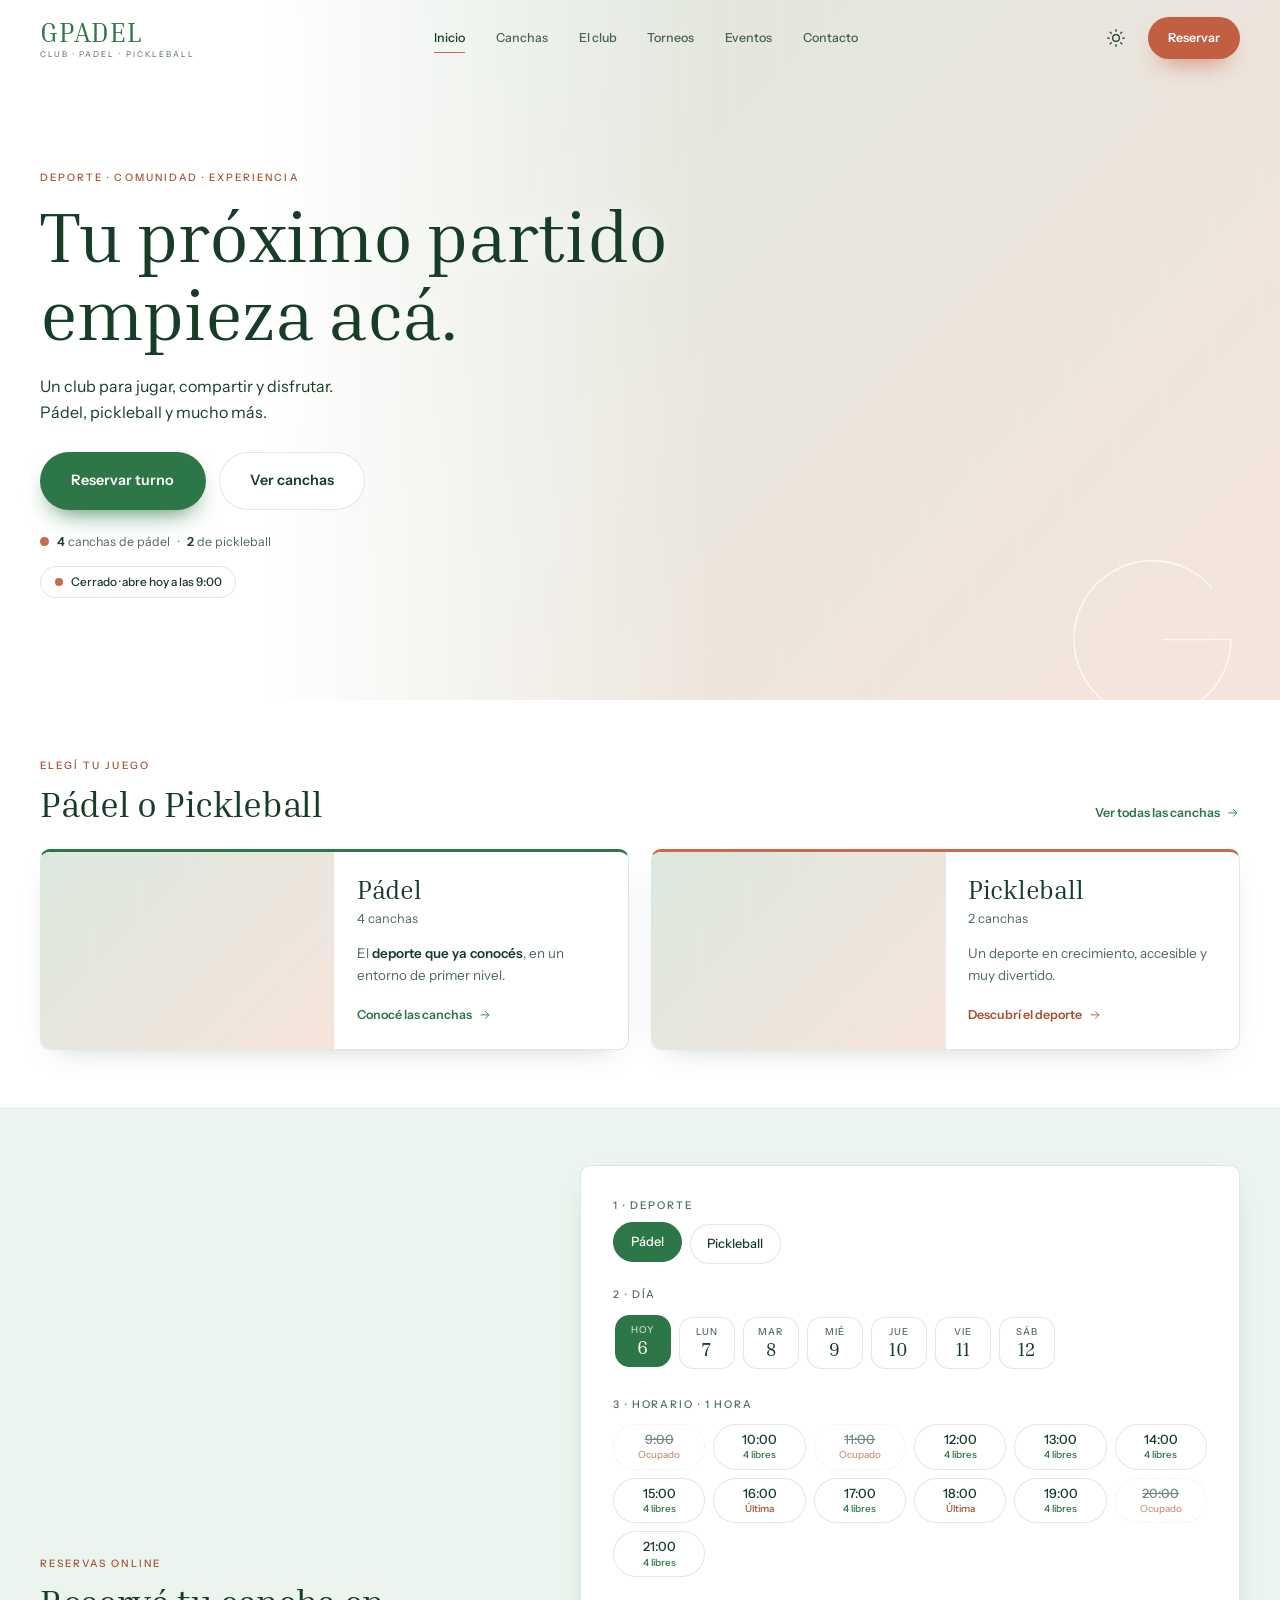
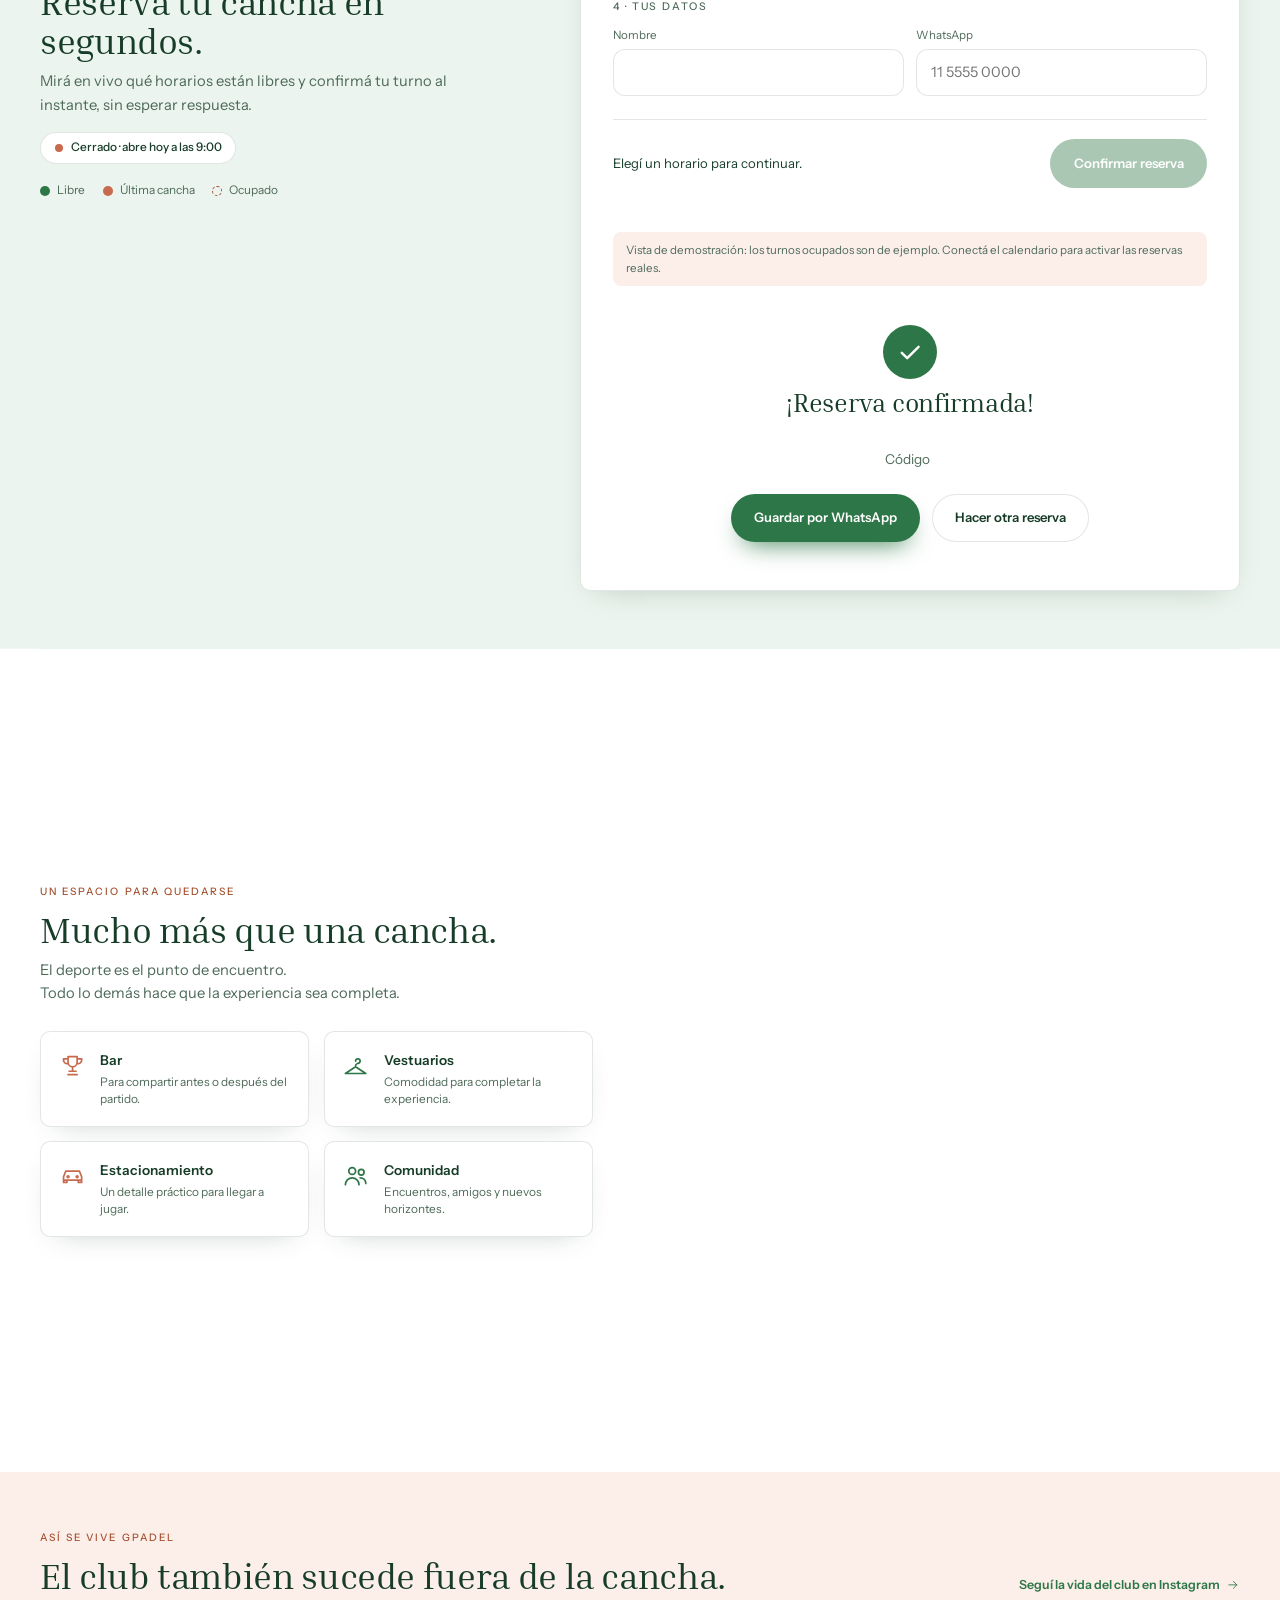
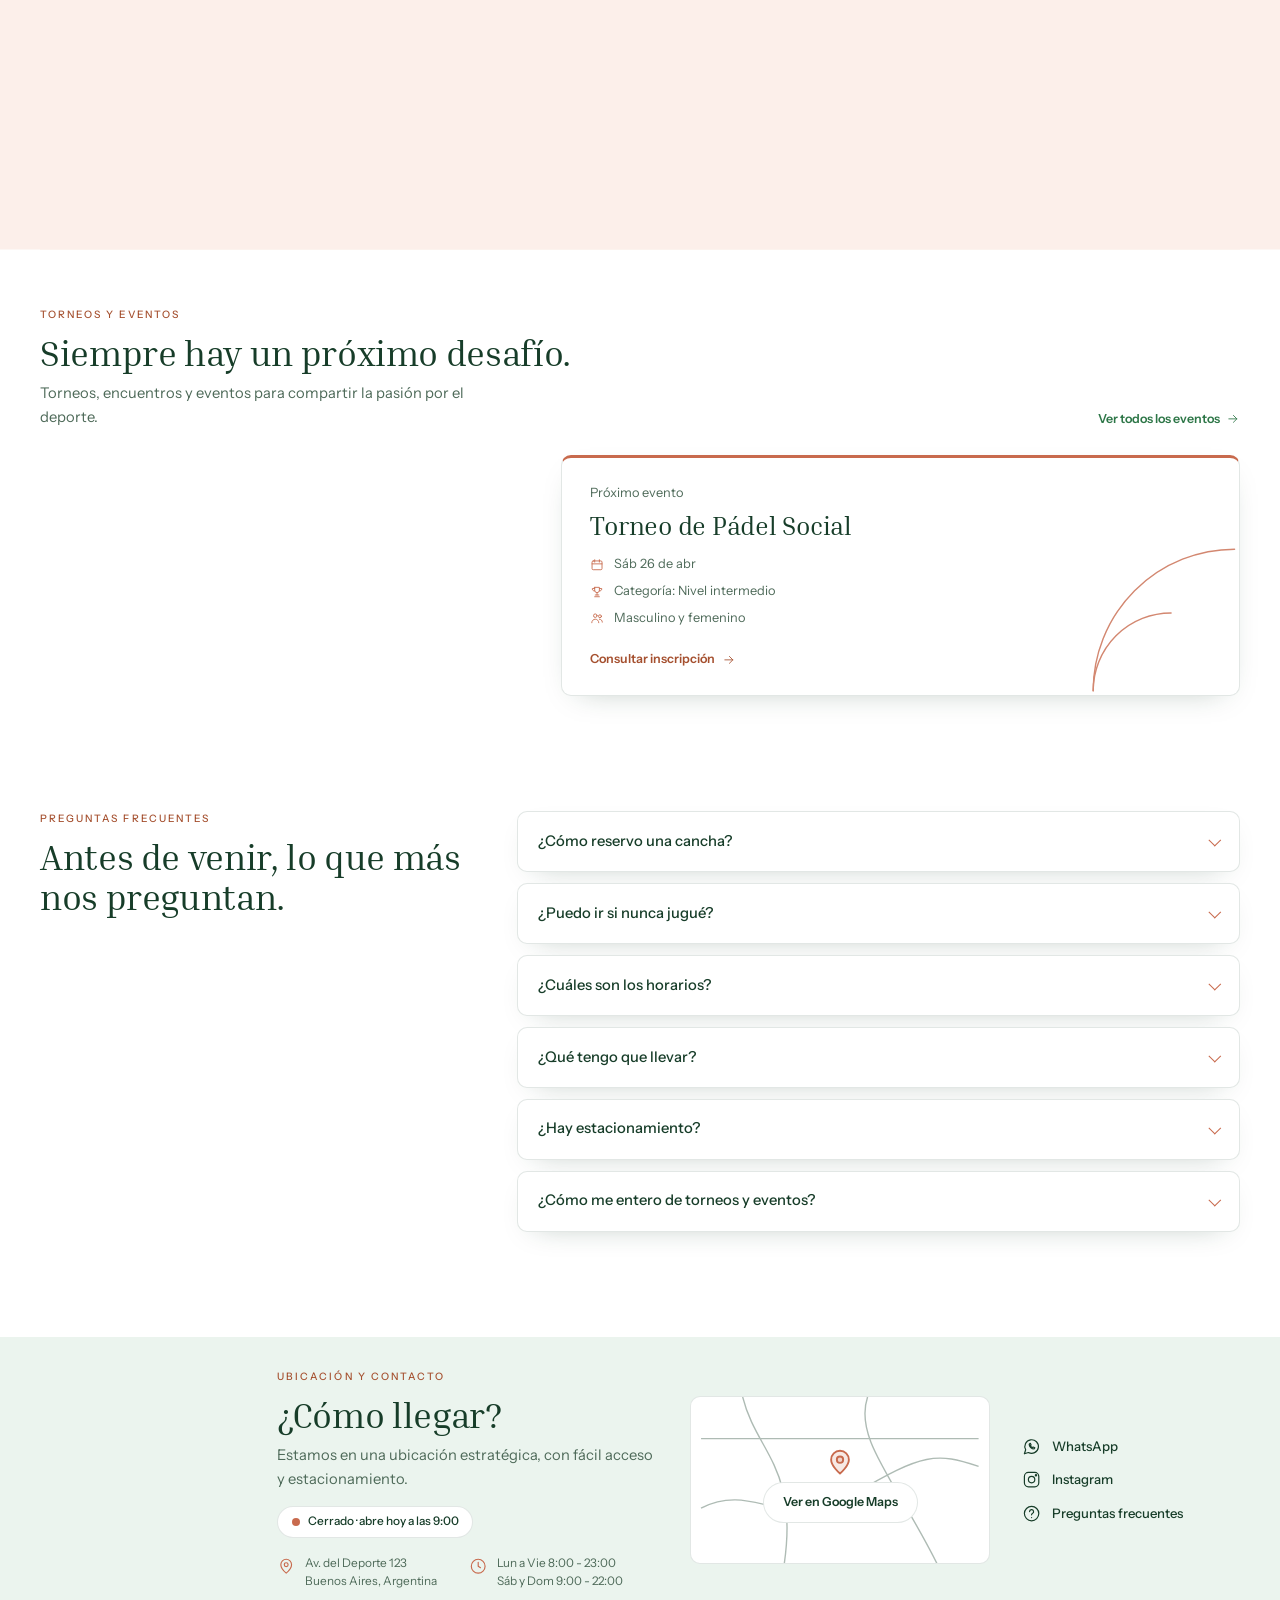
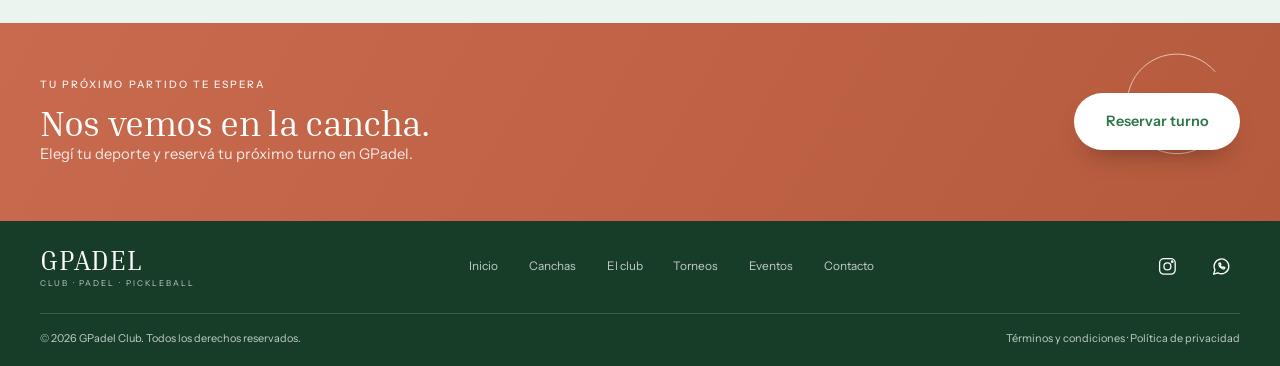
==== index.html @ 9bf41d56 "primer commit" ====
<!DOCTYPE html>
<html lang="es" data-theme="light">
<head>
<meta charset="UTF-8">
<meta name="viewport" content="width=device-width, initial-scale=1, viewport-fit=cover">
<title>GPADEL — Club de pádel y pickleball</title>
<meta name="description" content="GPadel: club con 4 canchas de pádel y 2 de pickleball, bar, vestuarios, torneos y comunidad. Reservá tu turno online.">
<meta name="theme-color" content="#FFFFFF">
<meta property="og:type" content="website">
<meta property="og:locale" content="es_AR">
<meta property="og:title" content="GPADEL — Club de pádel y pickleball">
<meta property="og:description" content="4 canchas de pádel, 2 de pickleball, bar, vestuarios y torneos. Reservá tu turno online.">
<!-- Agregá acá: <meta property="og:image" content="https://TU-DOMINIO/img/og.jpg"> (1200×630) -->
<link rel="icon" href="data:image/svg+xml,%3Csvg xmlns='http://www.w3.org/2000/svg' viewBox='0 0 64 64'%3E%3Crect width='64' height='64' rx='14' fill='%232D7647'/%3E%3Ctext x='32' y='44' font-size='36' text-anchor='middle' fill='white' font-family='Georgia,serif'%3EG%3C/text%3E%3C/svg%3E">
<script type="application/ld+json">
{"@context":"https://schema.org","@type":"SportsActivityLocation","name":"GPadel Club","description":"Club de pádel y pickleball con 4 canchas de pádel y 2 de pickleball.",
"address":{"@type":"PostalAddress","streetAddress":"Av. del Deporte 123","addressLocality":"Buenos Aires","addressCountry":"AR"},
"openingHoursSpecification":[{"@type":"OpeningHoursSpecification","dayOfWeek":["Monday","Tuesday","Wednesday","Thursday","Friday"],"opens":"08:00","closes":"23:00"},{"@type":"OpeningHoursSpecification","dayOfWeek":["Saturday","Sunday"],"opens":"09:00","closes":"22:00"}],
"sameAs":["https://instagram.com/gpadel_club"]}
</script>
<script>
document.documentElement.classList.add('js');
(function(){try{var t=localStorage.getItem('gpadel-theme');if(!t)t=matchMedia('(prefers-color-scheme: dark)').matches?'dark':'light';document.documentElement.dataset.theme=t}catch(e){}})();
</script>
<link rel="preconnect" href="https://fonts.googleapis.com">
<link rel="preconnect" href="https://fonts.gstatic.com" crossorigin>
<link href="https://fonts.googleapis.com/css2?family=Inria+Serif:wght@300;400;700&family=Instrument+Sans:wght@400;500;600&display=swap" rel="stylesheet">
<link rel="stylesheet" href="style.css?v=3">
</head>
<body>
<!--
  IMÁGENES: carpeta /img. Cada una admite versión por tema (nombre-claro.jpg / nombre-oscuro.jpg)
  o una sola (nombre.jpg). Nombres: hero, padel, pickleball, bar, com-1..com-5, torneo,
  ubicacion, cta
-->
<svg width="0" height="0" style="position:absolute" aria-hidden="true">
  <defs>
    <symbol id="i-arrow" viewBox="0 0 24 24"><path d="M5 12h14M13 6l6 6-6 6"/></symbol>
    <symbol id="i-sun" viewBox="0 0 24 24"><circle cx="12" cy="12" r="4"/><path d="M12 2v2M12 20v2M4.9 4.9l1.4 1.4M17.7 17.7l1.4 1.4M2 12h2M20 12h2M4.9 19.1l1.4-1.4M17.7 6.3l1.4-1.4"/></symbol>
    <symbol id="i-moon" viewBox="0 0 24 24"><path d="M21 13.2A8.5 8.5 0 1 1 10.8 3a6.8 6.8 0 0 0 10.2 10.2z"/></symbol>
    <symbol id="i-wa" viewBox="0 0 24 24"><path d="M3 21l1.6-5A8.5 8.5 0 1 1 8 19.4L3 21z"/><path d="M9 9c0 3 3 6 6 6l1-1.5-2-1-1 .8c-1-.4-2-1.4-2.4-2.4l.8-1-1-2L9 9z"/></symbol>
    <symbol id="i-ig" viewBox="0 0 24 24"><rect x="3" y="3" width="18" height="18" rx="5"/><circle cx="12" cy="12" r="4"/><circle cx="17.5" cy="6.5" r=".8"/></symbol>
    <symbol id="i-clock" viewBox="0 0 24 24"><circle cx="12" cy="12" r="9"/><path d="M12 7v5l3 2"/></symbol>
    <symbol id="i-pin" viewBox="0 0 24 24"><path d="M12 21s7-6 7-11a7 7 0 0 0-14 0c0 5 7 11 7 11z"/><circle cx="12" cy="10" r="2.5"/></symbol>
    <symbol id="i-trophy" viewBox="0 0 24 24"><path d="M8 4h8v5a4 4 0 0 1-8 0V4zM8 6H4v1a3 3 0 0 0 4 3M16 6h4v1a3 3 0 0 1-4 3M12 13v4M8 20h8M9 17h6"/></symbol>
    <symbol id="i-hanger" viewBox="0 0 24 24"><path d="M12 8a2 2 0 1 1 2 2c-1 .5-2 1-2 2v1M12 13L3 19h18l-9-6z"/></symbol>
    <symbol id="i-car" viewBox="0 0 24 24"><path d="M4 16v-3l2-5h12l2 5v3M4 16h16M4 16v2h3v-2M17 16v2h3v-2"/><circle cx="8" cy="13" r=".8"/><circle cx="16" cy="13" r=".8"/></symbol>
    <symbol id="i-users" viewBox="0 0 24 24"><circle cx="9" cy="8" r="3"/><path d="M3 20c0-3.5 2.7-6 6-6s6 2.5 6 6"/><circle cx="17" cy="9" r="2.5"/><path d="M16 14c3 0 5 2 5 5"/></symbol>
    <symbol id="i-cal" viewBox="0 0 24 24"><rect x="3.5" y="5" width="17" height="15" rx="2"/><path d="M3.5 10h17M8 3v4M16 3v4"/></symbol>
    <symbol id="i-faq" viewBox="0 0 24 24"><circle cx="12" cy="12" r="9"/><path d="M9.5 9.5a2.5 2.5 0 1 1 3.5 2.3c-.7.4-1 .9-1 1.7M12 17h.01"/></symbol>
  </defs>
</svg>

<a class="skip" href="#main">Saltar al contenido</a>
<div class="progress" aria-hidden="true"></div>

<header class="site-header">
  <div class="wrap bar">
    <a class="logo" href="#inicio" aria-label="GPadel, inicio"><b>GPADEL</b><small>Club · Padel · Pickleball</small></a>
    <nav class="nav" id="nav" aria-label="Principal">
      <a href="#inicio">Inicio</a>
      <a href="#canchas">Canchas</a>
      <a href="#club">El club</a>
      <a href="#torneos">Torneos</a>
      <a href="#eventos">Eventos</a>
      <a href="#contacto">Contacto</a>
    </nav>
    <div class="actions">
      <button class="theme-toggle" id="themeToggle" type="button" aria-label="Cambiar tema">
        <svg class="i i-sun"><use href="#i-sun"/></svg>
        <svg class="i i-moon"><use href="#i-moon"/></svg>
      </button>
      <a class="btn btn--terra btn--sm" href="#reservar" data-magnetic><span>Reservar</span></a>
      <button class="burger" id="burger" type="button" aria-label="Abrir menú" aria-expanded="false" aria-controls="nav"><span></span><span></span></button>
    </div>
  </div>
</header>

<main id="main">

  <!-- HERO -->
  <section class="hero" id="inicio">
    <figure class="ph hero__media"><img data-img="img/hero.jpg" alt="Jugador de pádel en una cancha al aire libre"></figure>
    <svg class="hero__g draw" viewBox="0 0 120 120" aria-hidden="true"><path pathLength="1" d="M95 30A46 46 0 1 0 106 60H66"/></svg>
    <div class="wrap hero__inner">
      <p class="eyebrow">Deporte · Comunidad · Experiencia</p>
      <h1 data-split>Tu próximo partido empieza acá.</h1>
      <p class="lead" data-reveal style="--d:.55s">Un club para jugar, compartir y disfrutar.<br>Pádel, pickleball y mucho más.</p>
      <div class="hero__cta" data-reveal style="--d:.7s">
        <a class="btn btn--green btn--lg" href="#reservar" data-magnetic><span>Reservar turno</span></a>
        <a class="btn btn--ghost btn--lg" href="#canchas"><span>Ver canchas</span></a>
      </div>
      <p class="hero__note" data-reveal style="--d:.85s"><i></i><span><b data-count="4">4</b> canchas de pádel</span> · <span><b data-count="2">2</b> de pickleball</span></p>
      <p class="open-now js-open" data-reveal style="--d:1s"></p>
    </div>
  </section>

  <!-- ELEGÍ TU JUEGO -->
  <section class="wrap sec" id="canchas">
    <header class="sec__head" data-reveal>
      <div><p class="eyebrow">Elegí tu juego</p><h2>Pádel o Pickleball</h2></div>
      <a class="link" href="#contacto">Ver todas las canchas <svg class="i"><use href="#i-arrow"/></svg></a>
    </header>
    <div class="duo">
      <article class="card sport" data-reveal>
        <figure class="ph"><img data-img="padel" alt="Cancha de pádel de cristal" loading="lazy"></figure>
        <div class="sport__txt">
          <h3>Pádel</h3>
          <p class="meta"><span data-count="4">4</span> canchas</p>
          <p>El <b>deporte que ya conocés</b>, en un entorno de primer nivel.</p>
          <a class="link" href="padel.html">Conocé las canchas <svg class="i"><use href="#i-arrow"/></svg></a>
        </div>
      </article>
      <article class="card sport" data-reveal style="--d:.12s">
        <figure class="ph"><img data-img="pickleball" alt="Paleta y pelota de pickleball" loading="lazy"></figure>
        <div class="sport__txt">
          <h3>Pickleball</h3>
          <p class="meta"><span data-count="2">2</span> canchas</p>
          <p>Un deporte en crecimiento, accesible y muy divertido.</p>
          <a class="link" href="pickleball.html">Descubrí el deporte <svg class="i"><use href="#i-arrow"/></svg></a>
        </div>
      </article>
    </div>
  </section>

  <!-- RESERVAR -->
  <section class="wrap sec book sec--green" id="reservar">
    <div data-reveal>
      <p class="eyebrow">Reservas online</p>
      <h2>Reservá tu cancha en segundos.</h2>
      <p class="sub">Mirá en vivo qué horarios están libres y confirmá tu turno al instante, sin esperar respuesta.</p>
      <p class="open-now js-open"></p>
      <ul class="legend" aria-label="Referencias de disponibilidad"><li><i class="dot dot--free"></i>Libre</li><li><i class="dot dot--last"></i>Última cancha</li><li><i class="dot dot--full"></i>Ocupado</li></ul>
    </div>
    <div class="card book__card" id="book" role="group" aria-label="Reservar cancha" data-reveal style="--d:.12s">
      <div class="book__steps" id="bookSteps">
        <div class="step"><b>1 · Deporte</b>
          <div class="chips" id="sports">
            <button class="chip" type="button" data-sport="Pádel" aria-pressed="true">Pádel</button>
            <button class="chip" type="button" data-sport="Pickleball" aria-pressed="false">Pickleball</button>
          </div>
        </div>
        <div class="step"><b>2 · Día</b><div class="chips days" id="days"></div></div>
        <div class="step"><b>3 · Horario · 1 hora</b><div class="slots" id="slots" aria-live="polite"></div></div>
      </div>
      <form id="bookForm" novalidate>
        <div class="step"><b>4 · Tus datos</b>
          <div class="fields">
            <label class="field"><span>Nombre</span><input id="bName" name="name" autocomplete="name" maxlength="60" required></label>
            <label class="field"><span>WhatsApp</span><input id="bPhone" name="phone" type="tel" inputmode="tel" autocomplete="tel" maxlength="20" placeholder="11 5555 0000" required></label>
            <input class="hp" id="bWeb" name="website" tabindex="-1" autocomplete="off" aria-hidden="true">
          </div>
        </div>
        <div class="book__sum">
          <p id="bookSum">Elegí un horario para continuar.</p>
          <button class="btn btn--green" id="bookGo" type="submit" aria-disabled="true"><span>Confirmar reserva</span></button>
        </div>
        <p class="book__msg" id="bookMsg" role="status" aria-live="polite"></p>
        <p class="book__demo" id="bookDemo" hidden>Vista de demostración: los turnos ocupados son de ejemplo. Conectá el calendario para activar las reservas reales.</p>
      </form>
      <div class="book__ok" id="bookOk" hidden>
        <svg class="i book__tick" viewBox="0 0 24 24"><path d="M5 12.5l4.5 4.5L19 7.5"/></svg>
        <h3>¡Reserva confirmada!</h3>
        <p id="okInfo"></p>
        <p class="book__code">Código <b id="okCode"></b></p>
        <div class="book__okbtns">
          <a class="btn btn--green" id="okWa" href="#" target="_blank" rel="noopener"><span>Guardar por WhatsApp</span></a>
          <button class="btn btn--ghost" id="okAgain" type="button"><span>Hacer otra reserva</span></button>
        </div>
      </div>
    </div>
  </section>

  <!-- EL CLUB -->
  <section class="wrap sec space" id="club">
    <div class="space__txt">
      <div data-reveal>
        <p class="eyebrow">Un espacio para quedarse</p>
        <h2>Mucho más que una cancha.</h2>
        <p class="sub">El deporte es el punto de encuentro.<br>Todo lo demás hace que la experiencia sea completa.</p>
      </div>
      <ul class="feat">
        <li class="card" data-reveal style="--d:.1s"><svg class="i"><use href="#i-trophy"/></svg><div><b>Bar</b><span>Para compartir antes o después del partido.</span></div></li>
        <li class="card" data-reveal style="--d:.2s"><svg class="i"><use href="#i-hanger"/></svg><div><b>Vestuarios</b><span>Comodidad para completar la experiencia.</span></div></li>
        <li class="card" data-reveal style="--d:.3s"><svg class="i"><use href="#i-car"/></svg><div><b>Estacionamiento</b><span>Un detalle práctico para llegar a jugar.</span></div></li>
        <li class="card" data-reveal style="--d:.4s"><svg class="i"><use href="#i-users"/></svg><div><b>Comunidad</b><span>Encuentros, amigos y nuevos horizontes.</span></div></li>
      </ul>
    </div>
    <figure class="ph space__img" data-reveal="clip"><img data-img="bar" alt="Bar del club rodeado de plantas" loading="lazy"></figure>
  </section>

  <!-- COMUNIDAD -->
  <section class="wrap sec sec--terra" id="comunidad">
    <header class="sec__head" data-reveal>
      <div><p class="eyebrow">Así se vive GPadel</p><h2>El club también sucede fuera de la cancha.</h2></div>
      <a class="link" href="https://instagram.com/gpadel_club" target="_blank" rel="noopener">Seguí la vida del club en Instagram <svg class="i"><use href="#i-arrow"/></svg></a>
    </header>
    <div class="strip">
      <figure class="ph" data-reveal="clip" style="--d:0s"><img data-img="com-1" alt="Amigos compartiendo una mesa" loading="lazy"></figure>
      <figure class="ph" data-reveal="clip" style="--d:.08s"><img data-img="com-2" alt="Jugadores en un partido" loading="lazy"></figure>
      <figure class="ph" data-reveal="clip" style="--d:.16s"><img data-img="com-3" alt="Grupo chocando las manos" loading="lazy"></figure>
      <figure class="ph" data-reveal="clip" style="--d:.24s"><img data-img="com-4" alt="Pelota sobre la cancha" loading="lazy"></figure>
      <figure class="ph" data-reveal="clip" style="--d:.32s"><img data-img="com-5" alt="Mesa al atardecer" loading="lazy"></figure>
    </div>
  </section>

  <!-- TORNEOS Y EVENTOS -->
  <section class="wrap sec" id="torneos">
    <header class="sec__head" data-reveal>
      <div><p class="eyebrow">Torneos y eventos</p><h2>Siempre hay un próximo desafío.</h2><p class="sub">Torneos, encuentros y eventos para compartir la pasión por el deporte.</p></div>
      <a class="link" href="#eventos">Ver todos los eventos <svg class="i"><use href="#i-arrow"/></svg></a>
    </header>
    <div class="event" id="eventos">
      <figure class="ph" data-reveal="clip"><img data-img="torneo" alt="Jugadora en una cancha de pádel" loading="lazy"></figure>
      <article class="card event__card" data-reveal style="--d:.1s">
        <p class="meta">Próximo evento</p>
        <h3>Torneo de Pádel Social</h3>
        <ul>
          <li><svg class="i"><use href="#i-cal"/></svg>Sáb 26 de abr</li>
          <li><svg class="i"><use href="#i-trophy"/></svg>Categoría: Nivel intermedio</li>
          <li><svg class="i"><use href="#i-users"/></svg>Masculino y femenino</li>
        </ul>
        <a class="link link--terra" data-wa="Hola! Quiero info del Torneo de Pádel Social." href="#" target="_blank" rel="noopener">Consultar inscripción <svg class="i"><use href="#i-arrow"/></svg></a>
        <svg class="event__arc draw" viewBox="0 0 120 120" aria-hidden="true"><path pathLength="1" d="M10 110A100 100 0 0 1 110 10"/><path pathLength="1" d="M10 110A55 55 0 0 1 65 55"/></svg>
      </article>
    </div>
  </section>

  <!-- FAQ -->
  <section class="wrap sec faq" id="faq">
    <div data-reveal>
      <p class="eyebrow">Preguntas frecuentes</p>
      <h2>Antes de venir, lo que más nos preguntan.</h2>
    </div>
    <div class="faq__list">
      <details class="card" data-reveal><summary>¿Cómo reservo una cancha?</summary><div><p>Entrá a la sección de reservas, elegí deporte, día y horario libre, dejá tu nombre y WhatsApp y listo: la reserva queda confirmada al instante.</p></div></details>
      <details class="card" data-reveal style="--d:.06s"><summary>¿Puedo ir si nunca jugué?</summary><div><p>Sí. El pickleball es muy accesible para empezar y el pádel se aprende rápido. Escribinos y te orientamos según tu nivel.</p></div></details>
      <details class="card" data-reveal style="--d:.12s"><summary>¿Cuáles son los horarios?</summary><div><p>De lunes a viernes de 8:00 a 23:00, y sábados y domingos de 9:00 a 22:00.</p></div></details>
      <details class="card" data-reveal style="--d:.18s"><summary>¿Qué tengo que llevar?</summary><div><p>Ropa deportiva y calzado cómodo. Hay vestuarios con duchas y lockers. Para paletas y pelotas, consultanos.</p></div></details>
      <details class="card" data-reveal style="--d:.24s"><summary>¿Hay estacionamiento?</summary><div><p>Sí, el club cuenta con estacionamiento para que llegar sea simple.</p></div></details>
      <details class="card" data-reveal style="--d:.3s"><summary>¿Cómo me entero de torneos y eventos?</summary><div><p>Los anunciamos en nuestro Instagram @gpadel_club.</p></div></details>
    </div>
  </section>

  <!-- CÓMO LLEGAR -->
  <section class="where" id="contacto">
    <figure class="ph where__img" data-reveal="clip"><img data-img="ubicacion" alt="Frente del club GPadel" loading="lazy"></figure>
    <div class="where__info" data-reveal>
      <p class="eyebrow">Ubicación y contacto</p>
      <h2>¿Cómo llegar?</h2>
      <p class="sub">Estamos en una ubicación estratégica, con fácil acceso y estacionamiento.</p>
      <p class="open-now js-open"></p>
      <div class="where__rows">
        <p><svg class="i"><use href="#i-pin"/></svg><span>Av. del Deporte 123<br>Buenos Aires, Argentina</span></p>
        <p><svg class="i"><use href="#i-clock"/></svg><span>Lun a Vie 8:00 - 23:00<br>Sáb y Dom 9:00 - 22:00</span></p>
      </div>
    </div>
    <a class="where__map" href="https://maps.google.com/?q=Av.+del+Deporte+123+Buenos+Aires" target="_blank" rel="noopener" aria-label="Ver en Google Maps" data-reveal>
      <svg viewBox="0 0 200 120" aria-hidden="true"><path d="M0 80C40 60 60 100 110 70S170 40 200 50M30 0c10 40 40 50 30 120M120 0c-10 30 20 60 50 120M0 30h200" fill="none" stroke="currentColor" stroke-width="1" opacity=".35"/></svg>
      <svg class="pin i"><use href="#i-pin"/></svg>
      <span class="btn btn--ghost btn--sm"><span>Ver en Google Maps</span></span>
    </a>
    <ul class="where__links">
      <li data-reveal style="--d:.1s"><a data-wa="Hola!" href="#" target="_blank" rel="noopener"><svg class="i"><use href="#i-wa"/></svg>WhatsApp</a></li>
      <li data-reveal style="--d:.2s"><a href="https://instagram.com/gpadel_club" target="_blank" rel="noopener"><svg class="i"><use href="#i-ig"/></svg>Instagram</a></li>
      <li data-reveal style="--d:.3s"><a href="#faq"><svg class="i"><use href="#i-faq"/></svg>Preguntas frecuentes</a></li>
    </ul>
  </section>

  <!-- CTA -->
  <section class="cta" id="reservas">
    <figure class="ph cta__img"><img data-img="cta" alt="Pelota de pádel sobre la cancha" loading="lazy"></figure>
    <svg class="cta__g draw" viewBox="0 0 120 120" aria-hidden="true"><path pathLength="1" d="M95 30A46 46 0 1 0 106 60H66"/></svg>
    <div class="wrap cta__inner">
      <div data-reveal>
        <p class="eyebrow">Tu próximo partido te espera</p>
        <h2>Nos vemos en la cancha.</h2>
        <p>Elegí tu deporte y reservá tu próximo turno en GPadel.</p>
      </div>
      <a class="btn btn--terra btn--lg" href="#reservar" data-magnetic data-reveal style="--d:.15s"><span>Reservar turno</span></a>
    </div>
  </section>
</main>

<footer class="footer">
  <div class="wrap footer__top">
    <a class="logo" href="#inicio" aria-label="GPadel, inicio"><b>GPADEL</b><small>Club · Padel · Pickleball</small></a>
    <nav aria-label="Pie"><a href="#inicio">Inicio</a><a href="#canchas">Canchas</a><a href="#club">El club</a><a href="#torneos">Torneos</a><a href="#eventos">Eventos</a><a href="#contacto">Contacto</a></nav>
    <div class="footer__soc">
      <a href="https://instagram.com/gpadel_club" target="_blank" rel="noopener" aria-label="Instagram"><svg class="i"><use href="#i-ig"/></svg></a>
      <a data-wa="Hola!" href="#" target="_blank" rel="noopener" aria-label="WhatsApp"><svg class="i"><use href="#i-wa"/></svg></a>
    </div>
  </div>
  <div class="wrap footer__bot">
    <p>© <span id="year"></span> GPadel Club. Todos los derechos reservados.</p>
    <p><a href="#">Términos y condiciones</a> · <a href="#">Política de privacidad</a></p>
  </div>
</footer>

<a class="fab" id="fab" data-wa="Hola! Quiero hacer una consulta." href="#" target="_blank" rel="noopener" aria-label="Escribinos por WhatsApp"><svg class="i"><use href="#i-wa"/></svg></a>

<script src="main.js?v=1"></script>
</body>
</html>
---- style.css ----
/* ============ G PADEL — style.css (v2) ============ */
*,*::before,*::after{box-sizing:border-box;margin:0;padding:0}

:root{
  --brand:#2D7647; --terra:#C86A4D;
  --ff-t:'Inria Serif',Georgia,serif;
  --ff-s:'Instrument Sans',system-ui,-apple-system,sans-serif;
  --ease:cubic-bezier(.22,.8,.2,1);
  --wrap:1240px; --gut:clamp(1.1rem,4vw,2.5rem);
  --r:10px;
}
[data-theme="light"]{
  --bg:#FAFAF7; --surface:#FFFFFF; --band:#F1F3EC; --ink:#173D29; --ink-2:#55705F;
  --line:rgba(23,61,41,.12); --link:#2D7647; --hdr:rgba(250,250,247,.84);
  --shadow:0 10px 30px -18px rgba(23,61,41,.35); --ph-a:#DCE8DE; --ph-b:#F1E6DA;
  color-scheme:light;
}
[data-theme="dark"]{
  --bg:#143A25; --surface:#1C4C32; --band:#102F1E; --ink:#FAFAF7; --ink-2:#C9DBCF;
  --line:rgba(250,250,247,.15); --link:#8BD6A5; --ok:#6FD39A; --hdr:rgba(20,58,37,.86);
  --shadow:0 14px 34px -18px rgba(0,0,0,.55); --ph-a:#1C4C32; --ph-b:#12301F;
  color-scheme:dark;
}
[data-theme="light"]{--ok:#2D7647}
/* Dark: el verde de marca "ilumina" el fondo */
[data-theme="dark"] body{background:
  radial-gradient(900px 520px at 8% -4%,rgba(45,118,71,.6),transparent 62%),
  radial-gradient(760px 520px at 100% 38%,rgba(45,118,71,.28),transparent 60%),
  var(--bg);background-repeat:no-repeat}
[data-theme="dark"] .btn--green{background:linear-gradient(135deg,#3A9460,#2D7647)}
[data-theme="dark"] .cta{background:linear-gradient(120deg,#2D7647,#245f3a)}
[data-theme="dark"] .card{background:linear-gradient(180deg,rgba(255,255,255,.04),transparent),var(--surface)}

/* ---- Base ---- */
html{scroll-behavior:smooth;-webkit-text-size-adjust:100%;-webkit-tap-highlight-color:transparent}
body{font-family:var(--ff-s);background:var(--bg);color:var(--ink);line-height:1.6;overflow-x:hidden;
  -webkit-font-smoothing:antialiased;transition:background-color .5s,color .5s}
a,button,summary,[role=button]{-webkit-tap-highlight-color:transparent;touch-action:manipulation}
a{color:inherit;text-decoration:none}
button{font:inherit;color:inherit;background:none;border:0;cursor:pointer;-webkit-user-select:none;user-select:none}
:focus{outline:none}
:focus-visible{outline:2px solid var(--terra);outline-offset:3px;border-radius:6px}
img{display:block;max-width:100%}
ul{list-style:none}
section[id]{scroll-margin-top:84px}
::selection{background:var(--terra);color:#fff}

h1,h2,h3{font-family:var(--ff-t);font-weight:400;line-height:1.1;letter-spacing:-.01em}
h1{font-size:clamp(2.6rem,5.6vw,4.6rem);max-width:9.5em}
h2{font-size:clamp(1.6rem,2.8vw,2.3rem)}
h3{font-size:clamp(1.35rem,2vw,1.7rem)}
p{color:var(--ink-2);font-size:.92rem}
b{font-weight:600;color:var(--ink)}
.wrap{width:min(100% - var(--gut)*2,var(--wrap));margin-inline:auto}
.i{width:1.1em;height:1.1em;fill:none;stroke:currentColor;stroke-width:1.5;stroke-linecap:round;stroke-linejoin:round;flex:none}
.skip{position:fixed;left:1rem;top:-4rem;z-index:100;background:var(--terra);color:#fff;padding:.6rem 1rem;border-radius:8px;transition:top .2s}
.skip:focus{top:1rem}
.eyebrow{font-size:.64rem;letter-spacing:.2em;text-transform:uppercase;color:var(--ink);font-weight:500;margin-bottom:.6rem}
.sub{margin-top:.6rem;max-width:46ch}
.meta{font-size:.8rem;color:var(--ink-2)}

.progress{position:fixed;inset:0 0 auto;height:2px;z-index:60;background:var(--terra);transform-origin:0 50%;transform:scaleX(0)}

/* ---- Header ---- */
.site-header{position:fixed;inset:0 0 auto;z-index:50;padding-top:env(safe-area-inset-top,0px);transition:background-color .4s,box-shadow .4s}
.site-header.is-scrolled{background:var(--hdr);-webkit-backdrop-filter:blur(14px) saturate(1.3);backdrop-filter:blur(14px) saturate(1.3);box-shadow:0 1px 0 var(--line)}
.bar{display:flex;align-items:center;justify-content:space-between;gap:1.5rem;height:76px}
.logo{display:flex;flex-direction:column;line-height:1}
.logo b{font-family:var(--ff-t);font-weight:400;font-size:1.7rem;letter-spacing:.03em;color:var(--brand);transition:color .4s}
[data-theme="dark"] .logo b{color:var(--ink)}
.logo small{margin-top:.35rem;font-size:.5rem;letter-spacing:.24em;text-transform:uppercase;color:var(--ink-2)}
.nav{display:flex;gap:clamp(1rem,2.4vw,2.2rem);font-size:.78rem;font-weight:500}
.nav a{position:relative;padding:.3rem 0;opacity:.78;transition:opacity .3s}
.nav a::after{content:"";position:absolute;left:0;right:0;bottom:0;height:1px;background:var(--terra);transform:scaleX(0);transform-origin:0 50%;transition:transform .45s var(--ease)}
.nav a:hover,.nav a.is-active{opacity:1}
.nav a:hover::after,.nav a.is-active::after{transform:scaleX(1)}
.actions{display:flex;align-items:center;gap:.8rem}
.theme-toggle{position:relative;width:38px;height:38px;border-radius:50%;display:grid;place-items:center;transition:background-color .3s,transform .5s var(--ease)}
.theme-toggle:hover{background:var(--line);transform:rotate(18deg)}
.theme-toggle .i{grid-area:1/1;width:1.25rem;height:1.25rem;transition:transform .6s var(--ease),opacity .4s}
[data-theme="light"] .i-moon,[data-theme="dark"] .i-sun{opacity:0;transform:rotate(-90deg) scale(.4)}
.burger{display:none;width:38px;height:38px;position:relative}
.burger span{position:absolute;left:9px;right:9px;height:1.5px;background:var(--ink);transition:transform .4s var(--ease),top .4s var(--ease)}
.burger span:first-child{top:14px}.burger span:last-child{top:22px}
.menu-open .burger span:first-child{top:18px;transform:rotate(45deg)}
.menu-open .burger span:last-child{top:18px;transform:rotate(-45deg)}

/* ---- Botones ---- */
.btn{position:relative;overflow:hidden;display:inline-flex;align-items:center;gap:.65rem;padding:.8rem 1.4rem;border-radius:999px;
  font-size:.82rem;font-weight:600;border:1px solid transparent;isolation:isolate;color:#fff;
  transition:transform .4s var(--ease),box-shadow .4s,background-color .3s,border-color .3s}
.btn--sm{padding:.6rem 1.2rem;font-size:.78rem}
.btn--lg{padding:1rem 1.9rem;font-size:.9rem}
.btn .i{transition:transform .4s var(--ease)}
.btn:hover .i:last-child{transform:translateX(4px)}
.btn:active{transform:scale(.97)}
.btn::before{content:"";position:absolute;inset:0;z-index:-1;background:linear-gradient(110deg,transparent 30%,rgba(255,255,255,.28) 50%,transparent 70%);transform:translateX(-120%);transition:transform .8s var(--ease)}
.btn:hover::before{transform:translateX(120%)}
.btn--green{background:var(--brand);box-shadow:0 12px 26px -12px var(--brand)}
[data-theme="dark"] .btn--green{border-color:rgba(250,250,247,.22)}
.btn--terra{background:var(--terra);box-shadow:0 12px 26px -12px var(--terra)}
.btn--ghost{color:var(--ink);border-color:var(--line);background:var(--surface)}
.btn--ghost:hover{border-color:var(--ink)}
.ripple{position:absolute;border-radius:50%;background:rgba(255,255,255,.35);transform:scale(0);animation:ripple .7s var(--ease) forwards;pointer-events:none;z-index:-1}
@keyframes ripple{to{transform:scale(1);opacity:0}}

.link{display:inline-flex;align-items:center;gap:.4rem;font-size:.78rem;font-weight:600;color:var(--link);transition:gap .4s var(--ease)}
.link:hover{gap:.75rem}
.link--terra{color:var(--terra)}

/* ---- Imágenes ---- */
.ph{position:relative;overflow:hidden;background:
  repeating-linear-gradient(90deg,transparent 0 47px,rgba(255,255,255,.1) 47px 48px),
  linear-gradient(135deg,var(--ph-a),var(--ph-b))}
.ph img{width:100%;height:100%;object-fit:cover;transition:transform 1.2s var(--ease),opacity .6s}
.ph.missing img{opacity:0}
.ph:hover img{transform:scale(1.05)}

/* ---- Hero ---- */
.hero{position:relative;min-height:clamp(520px,82vh,700px);display:flex;align-items:center;overflow:hidden;padding-top:76px}
.hero__media{position:absolute;inset:0 0 0 auto;width:min(80%,1200px);
  -webkit-mask-image:linear-gradient(90deg,transparent 0,#000 45%);mask-image:linear-gradient(90deg,transparent 0,#000 45%);background-color:transparent}
.hero__media img{animation:kb 2.8s var(--ease) both}
@keyframes kb{from{transform:scale(1.12)}to{transform:scale(1)}}
.hero__inner{position:relative;z-index:2;padding-block:2.5rem 3rem}
.hero .eyebrow{opacity:0;animation:fade .9s .2s forwards}
.hero h1{margin-bottom:1.3rem;text-shadow:0 0 30px var(--bg)}
.lead{font-size:1rem;margin-bottom:1.7rem;color:var(--ink)}
.hero__cta{display:flex;flex-wrap:wrap;gap:.8rem}
.hero__note{display:flex;align-items:center;gap:.5rem;margin-top:1.4rem;font-size:.78rem}
.hero__note i{width:.55rem;height:.55rem;border-radius:50%;background:var(--terra);box-shadow:0 0 0 0 var(--terra);animation:pulse 2.4s infinite}
.hero__note b{font-weight:600}
@keyframes pulse{70%{box-shadow:0 0 0 9px transparent}100%{box-shadow:0 0 0 0 transparent}}
@keyframes fade{to{opacity:1}}
.hero__g{position:absolute;right:2%;bottom:-6%;width:clamp(120px,16vw,210px);fill:none;stroke:#fff;stroke-width:.9;opacity:.75;z-index:1;pointer-events:none}
.draw path{stroke-dasharray:1;stroke-dashoffset:1;stroke-linecap:round}
.hero .draw path{animation:draw 3s .6s var(--ease) forwards}
.draw.in path{animation:draw 2.4s .2s var(--ease) forwards}
@keyframes draw{to{stroke-dashoffset:0}}

/* ---- Secciones ---- */
.sec{padding-block:clamp(2.2rem,5vw,3.6rem)}
.sec__head{display:flex;justify-content:space-between;align-items:flex-end;gap:1.5rem;margin-bottom:1.6rem}

.card{background:var(--surface);border:1px solid var(--line);border-radius:var(--r);box-shadow:var(--shadow);transition:transform .5s var(--ease),box-shadow .5s,border-color .3s}
.card:hover{transform:translateY(-4px);border-color:rgba(200,106,77,.5)}

.duo{display:grid;grid-template-columns:1fr 1fr;gap:1.4rem}
.sport{display:grid;grid-template-columns:1fr 1fr;overflow:hidden}
.sport .ph{min-height:190px}
.sport__txt{padding:1.5rem 1.4rem;display:flex;flex-direction:column;align-items:flex-start;gap:.35rem}
.sport__txt p:not(.meta){font-size:.84rem;margin:.5rem 0 .8rem}

.space{display:grid;grid-template-columns:1fr 1.1fr;gap:clamp(1.5rem,3vw,3rem);align-items:center}
.feat{display:grid;grid-template-columns:1fr 1fr;gap:.9rem;margin-top:1.6rem}
.feat li{display:flex;gap:.9rem;padding:1.1rem}
.feat .i{width:1.7rem;height:1.7rem;color:var(--terra);margin-top:.15rem;transition:transform .5s var(--ease)}
.feat li:hover .i{transform:translateY(-3px) rotate(-6deg)}
.feat b{display:block;font-size:.85rem}
.feat span{display:block;font-size:.74rem;color:var(--ink-2);line-height:1.45;margin-top:.15rem}
.space__img{aspect-ratio:4/3;margin-right:calc((100vw - 100%)/-2);border-radius:var(--r) 0 0 var(--r)}

.strip{display:grid;grid-template-columns:repeat(5,1fr);gap:.9rem}
.strip .ph{aspect-ratio:4/3;border-radius:var(--r)}
.strip .ph:nth-child(even){transform:translateY(14px)}

.event{display:grid;grid-template-columns:1.1fr 1.5fr;gap:1.4rem;align-items:stretch}
.event .ph{min-height:180px;border-radius:var(--r)}
.event__card{position:relative;overflow:hidden;padding:1.6rem 1.8rem;display:flex;flex-direction:column;align-items:flex-start;gap:.5rem}
.event__card ul{display:grid;gap:.4rem;margin:.4rem 0 .8rem}
.event__card li{display:flex;align-items:center;gap:.6rem;font-size:.8rem;color:var(--ink-2)}
.event__card li .i{color:var(--terra)}
.event__arc{position:absolute;right:-10px;bottom:-10px;width:170px;fill:none;stroke:var(--terra);stroke-width:1;opacity:.8;pointer-events:none}

.where{display:grid;grid-template-columns:.9fr 1.4fr 1.1fr .8fr;align-items:center;gap:clamp(1rem,2.5vw,2.5rem);background:var(--band);padding-right:var(--gut);margin-top:clamp(2rem,4vw,3rem);transition:background-color .5s}
.where__img{align-self:stretch;min-height:200px}
.where__info{padding-block:2rem}
.where__rows{display:flex;flex-wrap:wrap;gap:1rem 2rem;margin-top:1.1rem}
.where__rows p{display:flex;gap:.6rem;font-size:.74rem;line-height:1.5}
.where__rows .i{color:var(--terra);width:1.15rem;height:1.15rem;margin-top:.1rem}
.where__map{position:relative;display:grid;place-items:center;aspect-ratio:16/9;background:var(--surface);border:1px solid var(--line);border-radius:var(--r);color:var(--ink);overflow:hidden}
.where__map>svg:first-child{position:absolute;inset:0;width:100%;height:100%}
.where__map .pin{position:absolute;left:50%;top:30%;width:1.9rem;height:1.9rem;color:var(--terra);fill:var(--terra);fill-opacity:.15;translate:-50% 0;animation:bob 2.4s ease-in-out infinite}
.where__map .btn{position:relative;margin-top:2.8rem}
@keyframes bob{50%{transform:translateY(-6px)}}
.where__links{display:grid;gap:.8rem}
.where__links a{display:flex;align-items:center;gap:.7rem;font-size:.82rem;font-weight:500;transition:transform .4s var(--ease),color .3s}
.where__links a:hover{transform:translateX(5px);color:var(--terra)}
.where__links .i{width:1.2rem;height:1.2rem}

.cta{position:relative;background:var(--brand);color:#fff;overflow:hidden;isolation:isolate}
.cta__img{position:absolute;inset:0 0 0 auto;width:55%;z-index:-1;background:transparent;
  -webkit-mask-image:linear-gradient(90deg,transparent,#000 60%);mask-image:linear-gradient(90deg,transparent,#000 60%)}
.cta__g{position:absolute;right:3%;top:8%;width:130px;fill:none;stroke:#fff;stroke-width:.8;opacity:.7}
.cta__inner{display:flex;align-items:center;justify-content:space-between;gap:2rem;padding-block:clamp(2.2rem,5vw,3.4rem)}
.cta .eyebrow,.cta h2{color:#fff}
.cta p{color:rgba(255,255,255,.85)}
.cta .eyebrow{opacity:.9}

.footer{background:var(--surface);border-top:1px solid var(--line);transition:background-color .5s}
.footer__top{display:flex;align-items:center;justify-content:space-between;gap:1.5rem;flex-wrap:wrap;padding-block:1.6rem}
.footer nav{display:flex;gap:clamp(1rem,2.4vw,2rem);flex-wrap:wrap;font-size:.74rem;color:var(--ink-2)}
.footer nav a:hover,.footer__bot a:hover{color:var(--terra)}
.footer__soc{display:flex;gap:1rem}
.footer__soc a{display:grid;place-items:center;width:38px;height:38px;border-radius:50%;transition:background-color .3s,transform .4s var(--ease)}
.footer__soc a:hover{background:var(--line);transform:translateY(-3px)}
.footer__soc .i{width:1.3rem;height:1.3rem}
.footer__bot{display:flex;justify-content:space-between;gap:1rem;flex-wrap:wrap;padding:1rem 0 calc(1.2rem + env(safe-area-inset-bottom,0px));border-top:1px solid var(--line)}
.footer__bot p{font-size:.68rem}

/* ---- Abierto ahora ---- */
.open-now{display:inline-flex;align-items:center;gap:.5rem;width:fit-content;margin-top:.9rem;padding:.35rem .85rem;border:1px solid var(--line);border-radius:999px;background:var(--surface);font-size:.74rem;font-weight:500;color:var(--ink)}
.open-now:empty{display:none}
.open-now::before{content:"";width:.5rem;height:.5rem;border-radius:50%;background:var(--ok);box-shadow:0 0 0 0 var(--ok);animation:pulse 2.4s infinite}
.open-now.is-closed::before{background:var(--terra);animation:none}

/* ---- Reservas ---- */
.book{display:grid;grid-template-columns:1fr 1.35fr;gap:clamp(1.5rem,4vw,4rem);align-items:center}
.book>*,.book__card>*,.step{min-width:0}
.book__card{display:grid;gap:1.4rem;padding:clamp(1.2rem,2.6vw,2rem)}
.book__card:hover{transform:none}
.step>b{display:block;margin-bottom:.6rem;font-size:.66rem;letter-spacing:.18em;text-transform:uppercase;color:var(--ink-2);font-weight:500}
.chips{display:flex;flex-wrap:wrap;gap:.5rem}
.chip{padding:.55rem 1.05rem;border:1px solid var(--line);border-radius:999px;background:var(--bg);font-size:.8rem;font-weight:500;color:var(--ink);
  transition:background-color .25s,border-color .25s,color .25s,transform .35s var(--ease)}
.chip:hover{border-color:var(--ink)}
.chip:active{transform:scale(.95)}
.chip[aria-pressed="true"]{background:var(--brand);border-color:var(--brand);color:#fff;transform:translateY(-2px)}
.chip:disabled{opacity:.35;cursor:not-allowed;text-decoration:line-through;transform:none}
.days{flex-wrap:nowrap;overflow-x:auto;max-width:100%;padding:.25rem .1rem .4rem;scrollbar-width:none;-webkit-overflow-scrolling:touch}
.days::-webkit-scrollbar{display:none}
.days .chip{display:flex;flex-direction:column;align-items:center;min-width:56px;padding:.55rem .5rem;border-radius:14px;line-height:1.1;flex:none}
.days small{font-size:.6rem;letter-spacing:.1em;text-transform:uppercase;opacity:.75}
.days strong{font-family:var(--ff-t);font-size:1.2rem;font-weight:400}
.slots{display:grid;grid-template-columns:repeat(auto-fill,minmax(72px,1fr));gap:.5rem}
.slots .chip{text-align:center;padding-inline:.4rem}
.slots__empty{grid-column:1/-1;font-size:.8rem}
.book__sum{display:flex;justify-content:space-between;align-items:center;gap:1rem;flex-wrap:wrap;padding-top:1.2rem;border-top:1px solid var(--line)}
.book__sum p{font-size:.82rem;color:var(--ink)}
.btn[aria-disabled="true"]{opacity:.4;pointer-events:none;box-shadow:none}

/* ---- Botón flotante de WhatsApp ---- */
.fab{position:fixed;right:max(1rem,env(safe-area-inset-right,0px));bottom:calc(1rem + env(safe-area-inset-bottom,0px));z-index:45;
  width:56px;height:56px;border-radius:50%;display:grid;place-items:center;color:#fff;background:var(--brand);
  box-shadow:0 14px 30px -10px rgba(23,61,41,.55);
  opacity:0;transform:translateY(24px) scale(.7);pointer-events:none;
  transition:opacity .4s,transform .6s var(--ease),box-shadow .4s}
[data-theme="dark"] .fab{background:linear-gradient(135deg,#3A9460,#2D7647);border:1px solid rgba(250,250,247,.22)}
.fab .i{width:1.7rem;height:1.7rem;stroke-width:1.6}
.fab.show{opacity:1;transform:none;pointer-events:auto}
.fab.show:hover{transform:translateY(-3px) scale(1.06);box-shadow:0 18px 34px -10px rgba(23,61,41,.6)}
.fab.show:active{transform:scale(.94)}
.fab::before{content:"";position:absolute;inset:-1px;border-radius:50%;border:2px solid var(--link);opacity:0;pointer-events:none}
.fab.show::before{animation:fabRing 3.4s var(--ease) 1.2s infinite}
.fab.show .i{animation:fabWiggle 7s ease-in-out 3s infinite}
@keyframes fabRing{0%{transform:scale(1);opacity:.6}70%,100%{transform:scale(1.55);opacity:0}}
@keyframes fabWiggle{0%,90%,100%{transform:none}92.5%{transform:rotate(-12deg)}95%{transform:rotate(10deg)}97.5%{transform:rotate(-5deg)}}

/* ---- Preguntas frecuentes ---- */
.faq{display:grid;grid-template-columns:1fr 1.7fr;gap:clamp(1.5rem,4vw,4rem);align-items:start}
.faq__list{display:grid;gap:.7rem}
.faq details{overflow:hidden}
.faq details:hover{transform:none}
.faq summary{list-style:none;display:flex;justify-content:space-between;align-items:center;gap:1rem;padding:1.1rem 1.3rem;cursor:pointer;font-weight:500;font-size:.92rem}
.faq summary::-webkit-details-marker{display:none}
.faq summary::after{content:"";flex:none;width:.55rem;height:.55rem;border-right:1.5px solid var(--terra);border-bottom:1.5px solid var(--terra);transform:rotate(45deg) translateY(-2px);transition:transform .4s var(--ease)}
.faq details[open] summary::after{transform:rotate(-135deg) translateY(-2px)}
.faq details>div{padding:0 1.3rem 1.2rem;animation:drop .5s var(--ease)}
.faq details>div p{font-size:.86rem;max-width:56ch}
@keyframes drop{from{opacity:0;transform:translateY(-6px)}}

/* ---- Entradas ---- */
.js [data-reveal]{opacity:0;transform:translateY(26px);transition:opacity .9s var(--ease) var(--d,0s),transform .9s var(--ease) var(--d,0s)}
.js [data-reveal].in{opacity:1;transform:none}
.js [data-reveal="clip"]{opacity:1;transform:none;clip-path:inset(0 0 100% 0);transition:clip-path 1.2s var(--ease) var(--d,0s)}
.js [data-reveal="clip"].in{clip-path:inset(0)}
.js [data-reveal="clip"] img{scale:1.2;transition:scale 1.4s var(--ease) var(--d,0s),transform 1.2s var(--ease)}
.js [data-reveal="clip"].in img{scale:1}
.w{display:inline-block;overflow:hidden;vertical-align:top;padding-bottom:.14em;margin-bottom:-.14em}
.w>span{display:inline-block;transform:translateY(110%);animation:rise 1.1s var(--ease) forwards;animation-delay:calc(.25s + var(--i)*.07s)}
@keyframes rise{to{transform:none}}

/* ---- Cambio de tema (círculo expansivo) ---- */
::view-transition-old(root),::view-transition-new(root){animation:none;mix-blend-mode:normal}
::view-transition-new(root){animation:themeReveal .8s var(--ease) forwards}
@keyframes themeReveal{from{clip-path:circle(0 at var(--vx,50%) var(--vy,0))}to{clip-path:circle(150vmax at var(--vx,50%) var(--vy,0))}}

/* ---- Responsive ---- */
@media (max-width:1060px){
  .where{grid-template-columns:1fr 1fr;padding-right:0}
  .where__img{grid-row:1/3}
  .where__map{margin-right:var(--gut)}
  .where__links{grid-column:2;padding:0 var(--gut) 1.5rem 0}
  .where__info{padding-right:var(--gut)}
  .strip{grid-template-columns:repeat(3,1fr)}
  .sport{grid-template-columns:1fr}
  .sport .ph{aspect-ratio:16/9}
}
@media (max-width:860px){
  .book,.faq{grid-template-columns:minmax(0,1fr)}
  .burger{display:block}
  .actions .btn{display:none}
  .bar{position:relative}
  .nav{position:absolute;top:calc(100% - 4px);right:0;width:min(250px,100%);flex-direction:column;gap:2px;padding:.5rem;
    background:var(--surface);border:1px solid var(--line);border-radius:14px;box-shadow:0 24px 50px -20px rgba(0,0,0,.35);
    font-size:.92rem;transform-origin:100% 0;opacity:0;visibility:hidden;transform:translateY(-8px) scale(.95);
    transition:opacity .3s var(--ease),transform .4s var(--ease),visibility .3s}
  .nav a{padding:.8rem 1rem;border-radius:9px;opacity:1;color:var(--ink-2);transform:translateX(-6px);opacity:0;
    transition:transform .45s var(--ease),opacity .4s,background-color .25s,color .25s}
  .nav a::after{display:none}
  .nav a:hover{background:var(--band);color:var(--ink)}
  .nav a.is-active{color:var(--terra);background:var(--band)}
  .menu-open .nav{opacity:1;visibility:visible;transform:none}
  .menu-open .nav a{opacity:1;transform:none}
  .menu-open .nav a:nth-child(2){transition-delay:.04s}.menu-open .nav a:nth-child(3){transition-delay:.08s}
  .menu-open .nav a:nth-child(4){transition-delay:.12s}.menu-open .nav a:nth-child(5){transition-delay:.16s}
  .menu-open .nav a:nth-child(6){transition-delay:.2s}
  .menu-open .site-header{background:var(--hdr);-webkit-backdrop-filter:blur(14px);backdrop-filter:blur(14px);box-shadow:0 1px 0 var(--line)}
  .hero{flex-direction:column-reverse;align-items:stretch;min-height:0;padding-top:76px}
  .hero__media{position:relative;inset:auto;width:100%;height:62vw;min-height:260px;
    -webkit-mask-image:linear-gradient(180deg,transparent 0,#000 22%,#000 72%,transparent 100%);
    mask-image:linear-gradient(180deg,transparent 0,#000 22%,#000 72%,transparent 100%)}
  .hero__inner{padding-top:clamp(1.6rem,6vw,2.4rem);padding-bottom:.5rem}
  .hero h1{text-shadow:none}
  .hero__g{top:auto;bottom:1.2rem;right:5%;width:84px}
  .duo,.space,.event{grid-template-columns:1fr}
  .space__img{margin-right:calc(var(--gut)*-1);order:-1}
  .sec__head{flex-direction:column;align-items:flex-start}
  .cta__inner{flex-direction:column;align-items:flex-start}
  .cta__img{width:100%;opacity:.35}
}
@media (max-width:620px){
  .book__sum .btn{width:100%;justify-content:center}
  .feat{grid-template-columns:1fr}
  .strip{grid-template-columns:repeat(2,1fr)}
  .strip .ph:nth-child(even){transform:none}
  .where{grid-template-columns:1fr}
  .where__img{grid-row:auto;min-height:180px}
  .where__info,.where__map,.where__links{margin:0;padding:1rem var(--gut)}
  .where__links{grid-column:auto}
  .footer__top,.footer__bot{flex-direction:column;align-items:flex-start}
}
@media (max-width:480px){
  .hero__cta .btn{flex:1 1 auto;justify-content:center;padding-inline:1.2rem}
}

@media (prefers-reduced-motion:reduce){
  html{scroll-behavior:auto}
  *,*::before,*::after{animation-duration:.01ms!important;animation-delay:0s!important;transition-duration:.01ms!important;transition-delay:0s!important}
  .hero .eyebrow{opacity:1}
  .draw path{stroke-dashoffset:0}
  .w>span{transform:none}
}

/* ============ PALETA: blanco · verde #2D7647 · terracota #C86A4D ============ */
:root{--terra-b:#C25F40;--terra-d:#A5502F}
[data-theme="light"]{--bg:#fff;--surface:#fff;--band:#EBF4EE;--band-t:#FCEFEA;--ink-2:#4E6A59;--hdr:rgba(255,255,255,.86);--ph-b:#F6E4DC;--accent:var(--terra-d)}
[data-theme="dark"]{--bg:#0E2318;--surface:#163124;--band:#0B1C13;--band-t:#2A1F19;--ink:#FAF8F4;--ink-2:#C5D8CC;--link:#7ED0A0;--accent:#F0A088;--hdr:rgba(14,35,24,.88);--ph-b:#2A1F19}
[data-theme="dark"] body{background:
  radial-gradient(900px 520px at 8% -4%,rgba(45,118,71,.55),transparent 62%),
  radial-gradient(720px 520px at 100% 62%,rgba(200,106,77,.2),transparent 60%),
  var(--bg);background-repeat:no-repeat}
.eyebrow{color:var(--accent)}
.btn{justify-content:center;gap:0}
.btn--terra{background:var(--terra-b);box-shadow:0 12px 26px -12px var(--terra)}
.link--terra,.duo .sport:nth-child(2) .link{color:var(--accent)}

/* Bandas de color a todo el ancho */
.sec--green,.sec--terra{box-shadow:0 0 0 100vmax var(--band);clip-path:inset(0 -100vmax);background:var(--band)}
.sec--terra{box-shadow:0 0 0 100vmax var(--band-t);background:var(--band-t)}
.sec--green .card,.sec--terra .ph{box-shadow:var(--shadow)}
.duo .sport{border-top:3px solid var(--brand)}
.duo .sport:nth-child(2){border-top-color:var(--terra)}
.feat li:nth-child(even) .i{color:var(--link)}
.event__card{border-top:3px solid var(--terra)}

/* CTA terracota y pie verde */
[data-theme] .cta{background:linear-gradient(120deg,#C86A4D,#B65A3D)}
.cta .btn{background:#fff;color:var(--brand);box-shadow:0 14px 28px -14px rgba(0,0,0,.4)}
[data-theme] .footer{--ink:#fff;--ink-2:rgba(255,255,255,.74);--line:rgba(255,255,255,.16);background:#173D29;color:#fff;border-top:0}
[data-theme="dark"] .footer{background:#0A1A11}
.footer .logo b{color:#fff}
.footer nav a:hover,.footer__bot a:hover{color:#F4B9A5}

/* ---- Turnero con disponibilidad ---- */
.legend{display:flex;gap:1.1rem;flex-wrap:wrap;margin-top:1.1rem;font-size:.74rem;color:var(--ink-2)}
.legend li{display:flex;align-items:center}
.dot{display:inline-block;width:.62rem;height:.62rem;border-radius:50%;margin-right:.45rem}
.dot--free{background:var(--brand)}.dot--last{background:var(--terra)}.dot--full{border:1.5px dashed var(--accent)}
.book__steps{display:grid;gap:1.4rem}
#sports .chip[data-sport="Pickleball"][aria-pressed="true"]{background:var(--terra-b);border-color:var(--terra-b)}
.slots{grid-template-columns:repeat(auto-fill,minmax(86px,1fr))}
.slots .chip{display:flex;flex-direction:column;align-items:center;gap:.1rem;line-height:1.15;padding:.5rem .3rem}
.slots .chip small{font-size:.62rem;font-weight:500;color:var(--link)}
.slots .chip.is-last small{color:var(--accent)}
.slots .chip:disabled{opacity:.6;background:transparent;border-style:dashed;text-decoration:none;transform:none}
.slots .chip:disabled span{text-decoration:line-through}
.slots .chip:disabled small{color:var(--accent)}
.slots .chip[aria-pressed="true"] small{color:rgba(255,255,255,.92)}
.chip.skel{height:46px;border-color:transparent;pointer-events:none;background:linear-gradient(90deg,var(--band),var(--line),var(--band));background-size:200% 100%;animation:shim 1.2s linear infinite}
@keyframes shim{to{background-position:-200% 0}}
.fields{display:grid;grid-template-columns:1fr 1fr;gap:.7rem}
.field span{display:block;margin-bottom:.3rem;font-size:.72rem;color:var(--ink-2)}
.field input{width:100%;padding:.7rem .9rem;font:inherit;font-size:.9rem;color:var(--ink);background:var(--bg);border:1px solid var(--line);border-radius:12px;transition:border-color .25s,box-shadow .25s}
.field input:focus{outline:none;border-color:var(--brand);box-shadow:0 0 0 3px rgba(45,118,71,.18)}
.hp{position:absolute;left:-9999px;width:0;height:0;opacity:0}
#bookForm{display:grid;gap:1.4rem}
.book__msg{font-size:.8rem;min-height:1.2em;margin-top:-.6rem}
.book__msg.is-error{color:var(--accent)}
.book__demo{font-size:.72rem;padding:.55rem .8rem;border-radius:8px;background:var(--band-t);margin-top:-.4rem}
.book__ok{display:grid;justify-items:center;text-align:center;gap:.6rem;padding:1rem 0}
.book__tick{width:3.4rem;height:3.4rem;padding:.8rem;border-radius:50%;background:var(--brand);stroke:#fff;stroke-width:2}
.book__code{font-size:.85rem}.book__code b{font-family:var(--ff-t);font-size:1.5rem;letter-spacing:.08em;color:var(--accent);margin-left:.3rem}
.book__okbtns{display:flex;gap:.7rem;flex-wrap:wrap;justify-content:center;margin-top:.6rem}
@media (max-width:640px){.fields{grid-template-columns:1fr}}

/* ============ v3 · MODO OSCURO: Negro Pizarra #2E2E2E + blanco · verde · terracota ============ */
[data-theme="dark"]{--bg:#2E2E2E;--surface:#383838;--band:#2E4435;--band-t:#443632;--ink:#fff;--ink-2:#CFCFCF;
  --line:rgba(255,255,255,.14);--link:#7ED0A0;--accent:#F0A088;--ok:#5CC48A;--hdr:rgba(46,46,46,.88);
  --ph-a:#383838;--ph-b:#443632;--shadow:0 14px 34px -18px rgba(0,0,0,.6)}
[data-theme="dark"] body{background:
  radial-gradient(900px 520px at 8% -4%,rgba(45,118,71,.38),transparent 62%),
  radial-gradient(720px 520px at 100% 62%,rgba(200,106,77,.18),transparent 60%),
  var(--bg);background-repeat:no-repeat}
[data-theme="dark"] .btn--green,[data-theme="dark"] .fab{background:var(--brand)}
[data-theme="dark"] .footer{background:#245C39}
[data-theme="dark"] .card:hover{border-color:rgba(200,106,77,.6)}

/* ============ v3 · PÁGINAS DE DEPORTE ============ */
.pg-padel{--p:#2D7647;--pd:#245f3a;--s:#C86A4D}
.pg-pickle{--p:#C86A4D;--pd:#B65A3D;--s:#2D7647}
[data-theme="dark"] .pg-padel{--s:#F0A088}
[data-theme="dark"] .pg-pickle{--s:#7ED0A0}
.pg .site-header{background:var(--hdr);-webkit-backdrop-filter:blur(14px);backdrop-filter:blur(14px);box-shadow:0 1px 0 var(--line)}
.pg-padel .eyebrow{color:var(--accent)}
.pg-pickle .eyebrow{color:var(--s)}
.pg-pickle .link{color:var(--accent)}
.pg .event__arc{stroke:var(--s)}
.pg-pickle .event__card{border-top-color:var(--s)}
.pg-pickle .event__card li .i{color:var(--s)}
.pg .feat li .i{color:var(--p)}

.sp-hero{background:linear-gradient(120deg,var(--p),var(--pd));padding-top:76px;overflow:hidden}
.sp-hero__in{display:grid;grid-template-columns:1.1fr 1fr;gap:clamp(1.5rem,4vw,3.5rem);align-items:center;padding-block:clamp(2.4rem,6vw,4.5rem)}
.sp-hero h1{max-width:11em;margin-bottom:1.2rem;color:#fff}
.pg .sp-hero .eyebrow{color:#fff;opacity:.9}
.sp-hero .lead{color:rgba(255,255,255,.9)}
.sp-hero .ph{aspect-ratio:4/3;border-radius:var(--r);box-shadow:0 24px 50px -24px rgba(0,0,0,.5)}
.sp-hero .btn--main{background:#fff;color:var(--p)}
.sp-hero .btn--line{background:transparent;color:#fff;border-color:rgba(255,255,255,.55)}
.sp-hero .btn--line:hover{border-color:#fff}
.sp-stats{display:flex;flex-wrap:wrap;gap:.8rem 2.4rem;margin-top:1.8rem;padding-top:1.2rem;border-top:1px solid rgba(255,255,255,.3)}
.sp-stats b{display:block;font-family:var(--ff-t);font-size:2rem;font-weight:400;line-height:1.1;color:#fff}
.sp-stats span{font-size:.78rem;color:rgba(255,255,255,.85)}
.sp-grid{display:grid;grid-template-columns:repeat(3,1fr);gap:1.2rem}
.sp-card{border-top:3px solid var(--p);padding:1.5rem;display:grid;gap:.4rem;align-content:start}
.sp-card .i{width:1.8rem;height:1.8rem;color:var(--p);margin-bottom:.4rem}
.sp-split{display:grid;grid-template-columns:1fr 1.2fr;gap:clamp(1.5rem,4vw,4rem);align-items:center}
[data-theme] .pg-padel .cta{background:linear-gradient(120deg,#2D7647,#245f3a)}
[data-theme] .pg-pickle .footer{background:#8F4630}
@media (max-width:860px){.sp-hero__in,.sp-split{grid-template-columns:1fr}.sp-grid{grid-template-columns:1fr}}
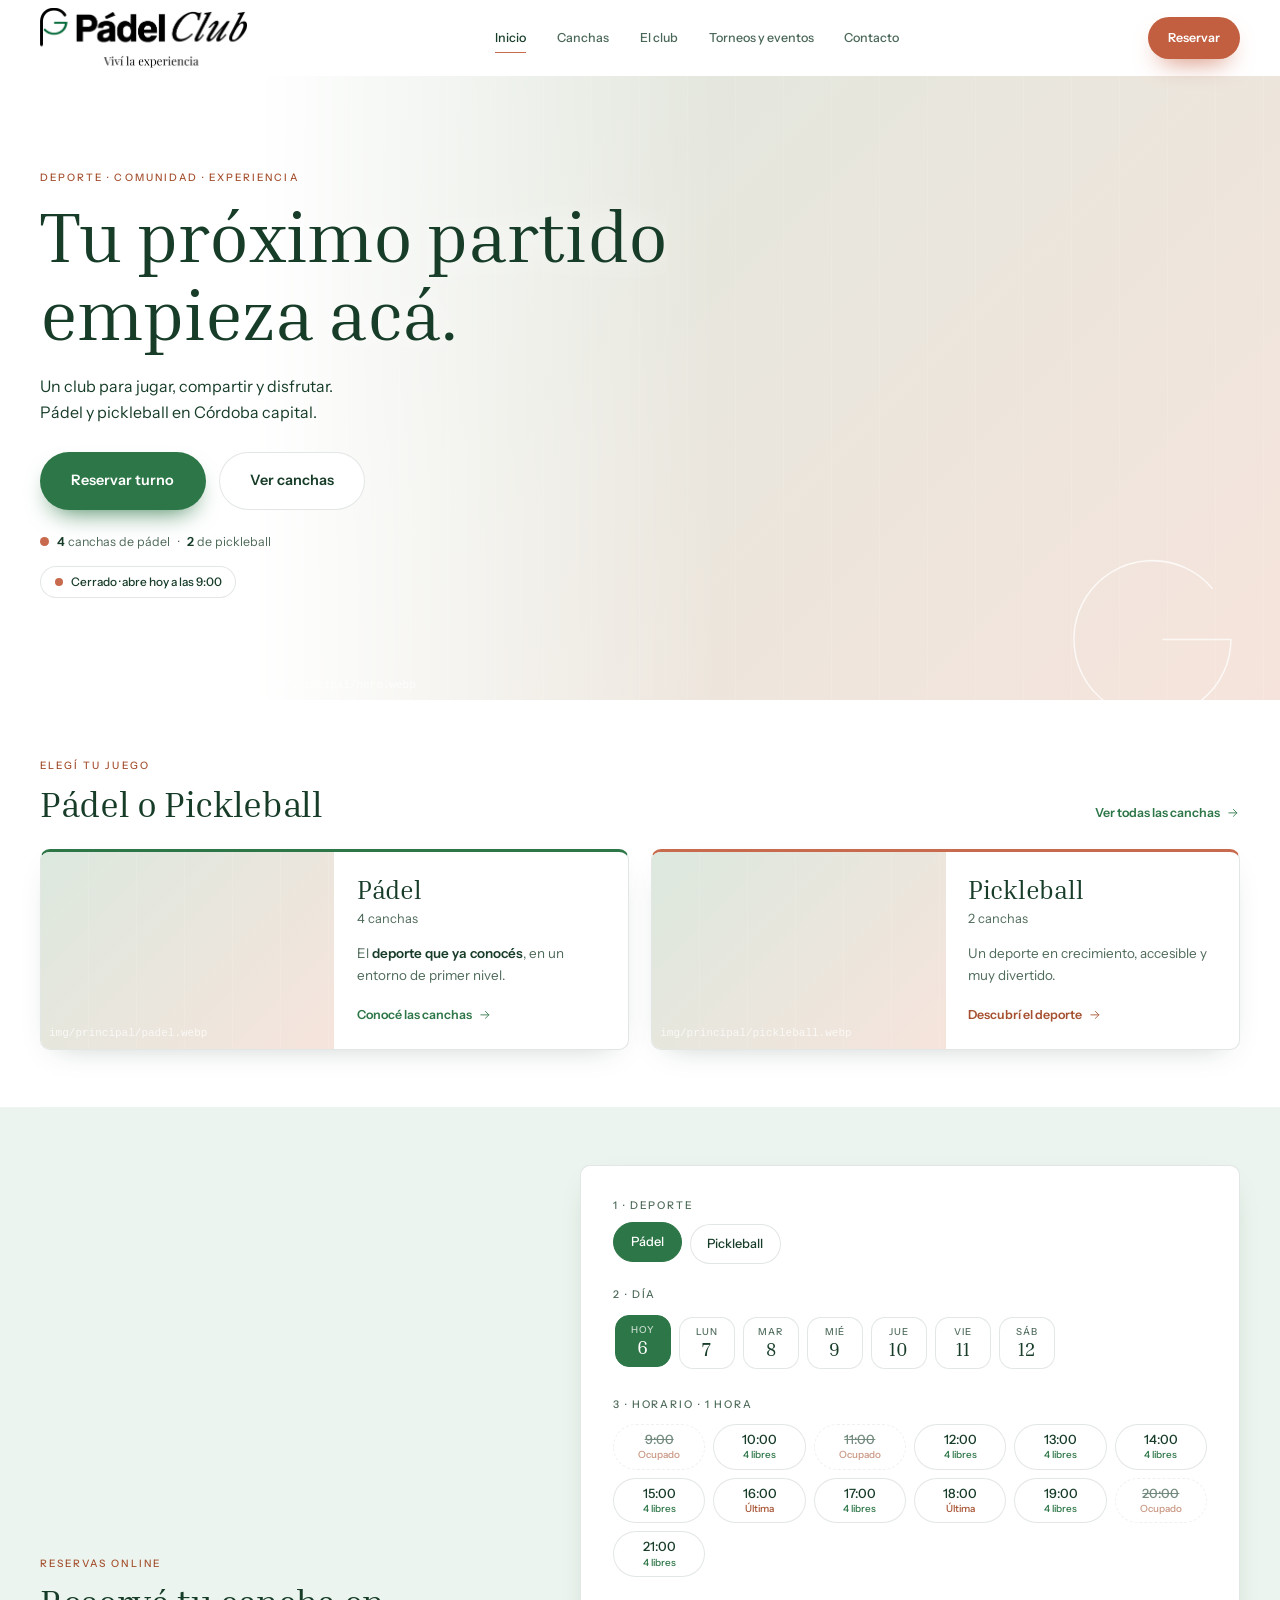
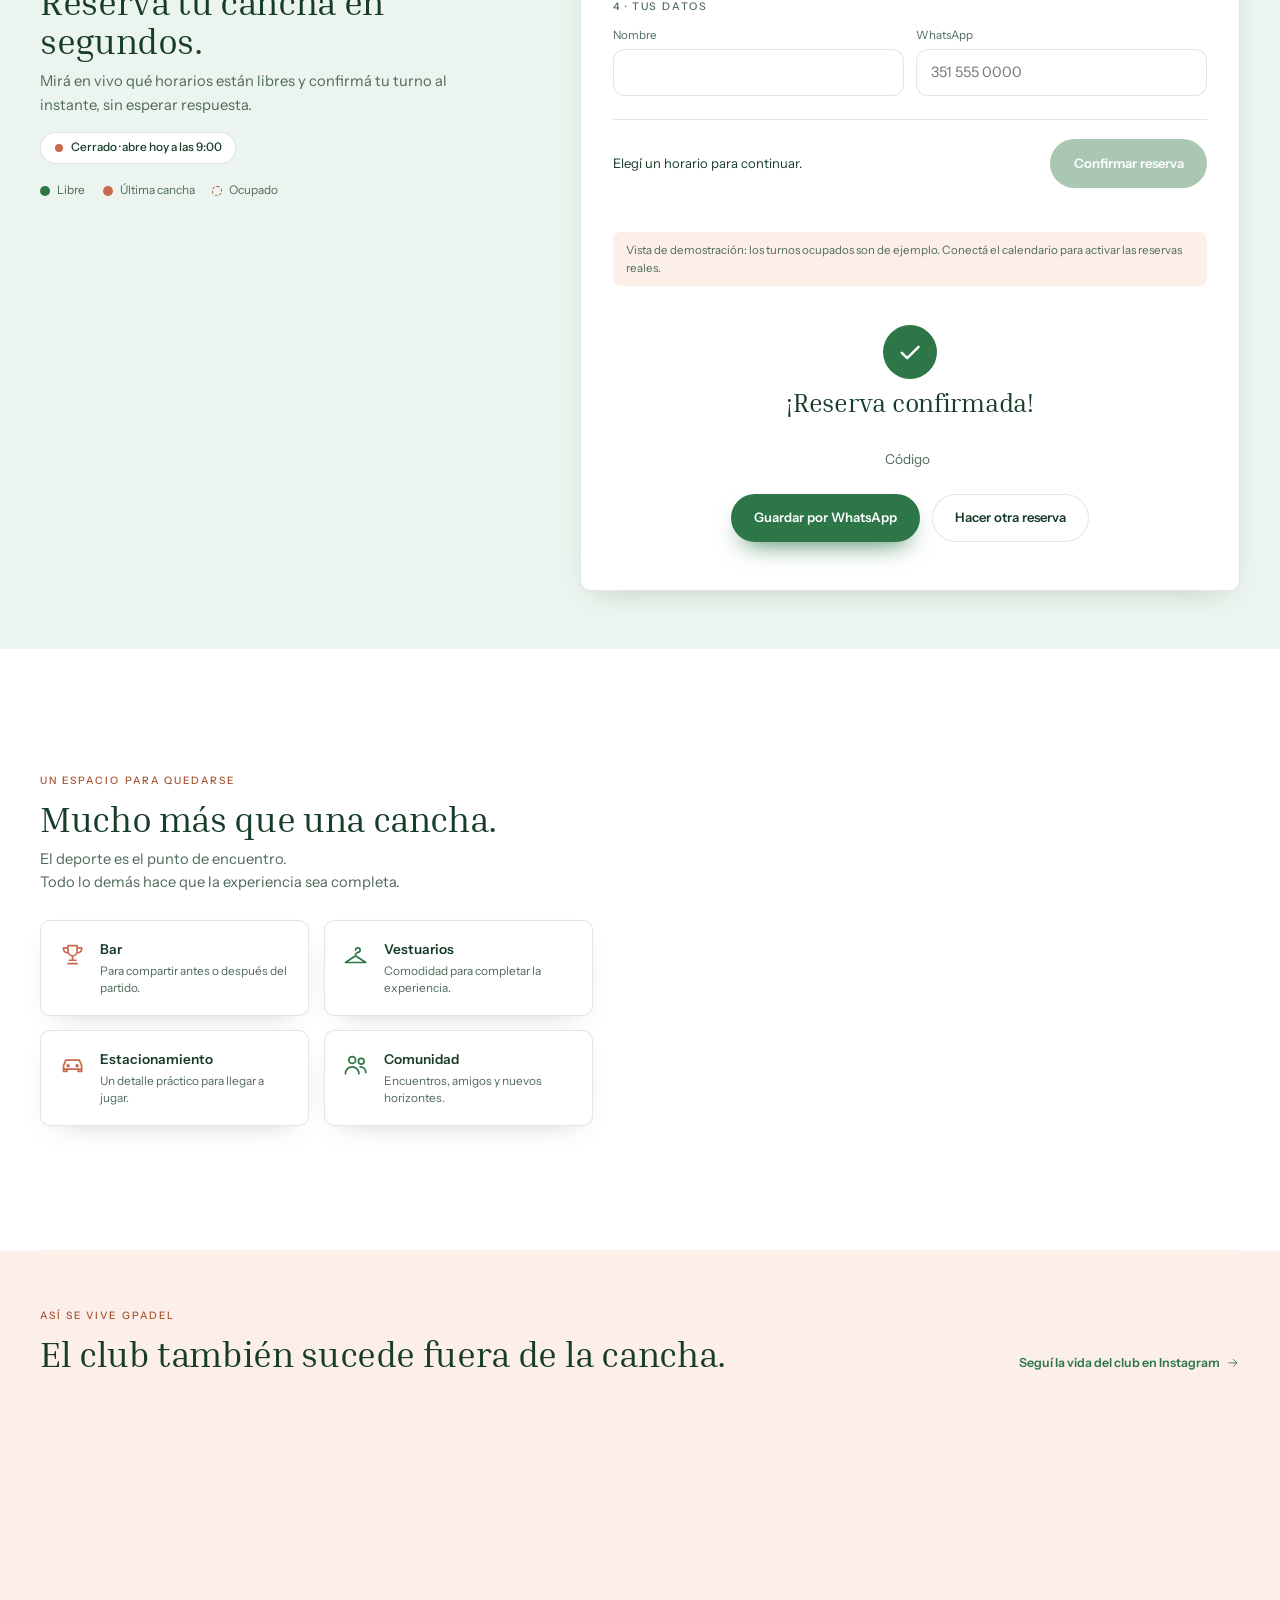
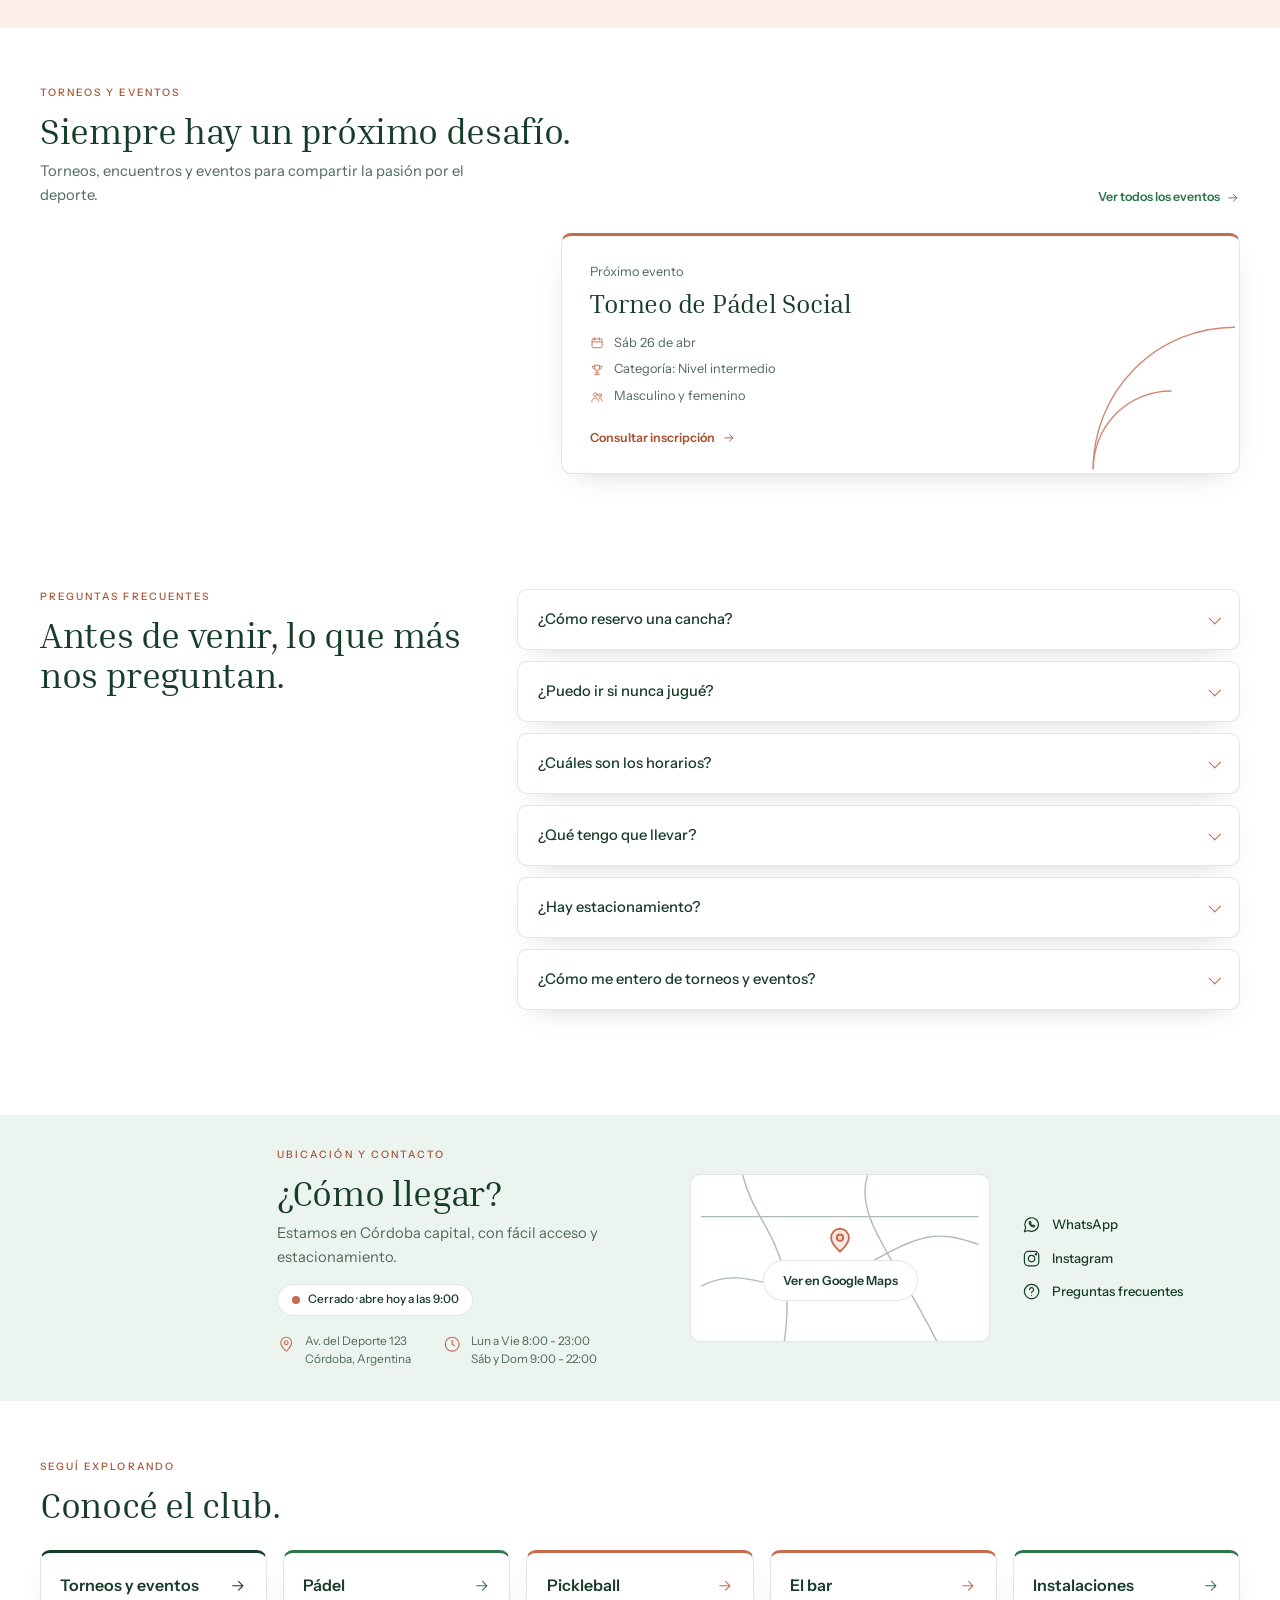
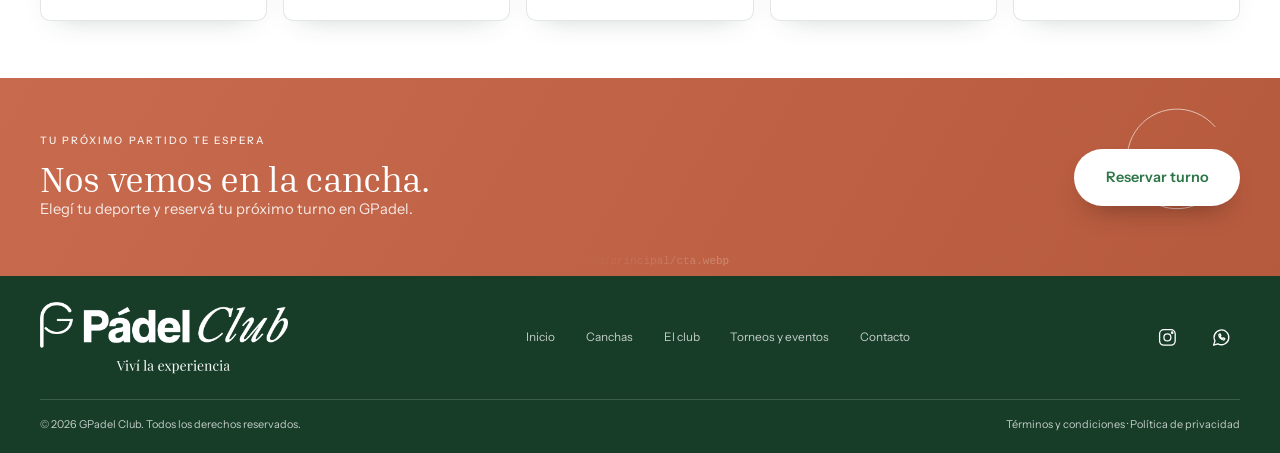
==== commit 8fadf7b8: "mejora estetica y paginas nuevas (faltan las imágenes)" ====
--- a/index.html
+++ b/index.html
@@ -3,29 +3,123 @@
 <head>
 <meta charset="UTF-8">
 <meta name="viewport" content="width=device-width, initial-scale=1, viewport-fit=cover">
-<title>GPADEL — Club de pádel y pickleball</title>
-<meta name="description" content="GPadel: club con 4 canchas de pádel y 2 de pickleball, bar, vestuarios, torneos y comunidad. Reservá tu turno online.">
+<title>GPadel · Pádel y pickleball en Córdoba capital</title>
+<meta name="description" content="Club de pádel y pickleball en Córdoba capital: 4 canchas de pádel, 2 de pickleball, bar, vestuarios y torneos. Reservá tu turno online.">
+<meta name="robots" content="index, follow, max-image-preview:large">
+<link rel="canonical" href="https://TU-DOMINIO.com.ar/">
 <meta name="theme-color" content="#FFFFFF">
+<meta name="application-name" content="GPadel">
+<meta name="apple-mobile-web-app-title" content="GPadel">
+<meta name="apple-mobile-web-app-capable" content="yes">
+<meta name="geo.region" content="AR-X">
+<meta name="geo.placename" content="Córdoba">
+<!-- Íconos: pestaña del navegador, acceso directo en el celular e instalación -->
+<link rel="icon" type="image/jpeg" href="img/marcas/icono.jpg">
+<link rel="shortcut icon" type="image/jpeg" href="img/marcas/icono.jpg">
+<link rel="apple-touch-icon" href="img/marcas/icono.jpg">
+<link rel="manifest" href="site.webmanifest">
+<!-- Redes sociales -->
 <meta property="og:type" content="website">
+<meta property="og:site_name" content="GPadel">
 <meta property="og:locale" content="es_AR">
-<meta property="og:title" content="GPADEL — Club de pádel y pickleball">
-<meta property="og:description" content="4 canchas de pádel, 2 de pickleball, bar, vestuarios y torneos. Reservá tu turno online.">
-<!-- Agregá acá: <meta property="og:image" content="https://TU-DOMINIO/img/og.jpg"> (1200×630) -->
-<link rel="icon" href="data:image/svg+xml,%3Csvg xmlns='http://www.w3.org/2000/svg' viewBox='0 0 64 64'%3E%3Crect width='64' height='64' rx='14' fill='%232D7647'/%3E%3Ctext x='32' y='44' font-size='36' text-anchor='middle' fill='white' font-family='Georgia,serif'%3EG%3C/text%3E%3C/svg%3E">
+<meta property="og:url" content="https://TU-DOMINIO.com.ar/">
+<meta property="og:title" content="GPadel · Pádel y pickleball en Córdoba capital">
+<meta property="og:description" content="4 canchas de pádel, 2 de pickleball, bar, vestuarios y torneos en Córdoba capital. Reservá tu turno online.">
+<meta property="og:image" content="https://TU-DOMINIO.com.ar/img/marcas/og.jpg">
+<meta property="og:image:width" content="1200">
+<meta property="og:image:height" content="630">
+<meta property="og:image:alt" content="GPadel, club de pádel y pickleball en Córdoba capital">
+<meta name="twitter:card" content="summary_large_image">
+<meta name="twitter:title" content="GPadel · Pádel y pickleball en Córdoba capital">
+<meta name="twitter:description" content="4 canchas de pádel, 2 de pickleball, bar, vestuarios y torneos en Córdoba capital. Reservá tu turno online.">
+<meta name="twitter:image" content="https://TU-DOMINIO.com.ar/img/marcas/og.jpg">
 <script type="application/ld+json">
-{"@context":"https://schema.org","@type":"SportsActivityLocation","name":"GPadel Club","description":"Club de pádel y pickleball con 4 canchas de pádel y 2 de pickleball.",
-"address":{"@type":"PostalAddress","streetAddress":"Av. del Deporte 123","addressLocality":"Buenos Aires","addressCountry":"AR"},
-"openingHoursSpecification":[{"@type":"OpeningHoursSpecification","dayOfWeek":["Monday","Tuesday","Wednesday","Thursday","Friday"],"opens":"08:00","closes":"23:00"},{"@type":"OpeningHoursSpecification","dayOfWeek":["Saturday","Sunday"],"opens":"09:00","closes":"22:00"}],
-"sameAs":["https://instagram.com/gpadel_club"]}
+{
+ "@context": "https://schema.org",
+ "@type": [
+  "SportsActivityLocation",
+  "LocalBusiness"
+ ],
+ "@id": "https://TU-DOMINIO.com.ar/#club",
+ "name": "GPadel",
+ "alternateName": "GPadel Club",
+ "url": "https://TU-DOMINIO.com.ar/",
+ "logo": "https://TU-DOMINIO.com.ar/img/marcas/logo-NV.png",
+ "image": "https://TU-DOMINIO.com.ar/img/marcas/og.jpg",
+ "description": "Club de pádel y pickleball en Córdoba capital, con 4 canchas de pádel, 2 de pickleball, bar y vestuarios.",
+ "address": {
+  "@type": "PostalAddress",
+  "streetAddress": "Av. del Deporte 123",
+  "addressLocality": "Córdoba",
+  "addressRegion": "Córdoba",
+  "postalCode": "5000",
+  "addressCountry": "AR"
+ },
+ "areaServed": {
+  "@type": "City",
+  "name": "Córdoba"
+ },
+ "openingHoursSpecification": [
+  {
+   "@type": "OpeningHoursSpecification",
+   "dayOfWeek": [
+    "Monday",
+    "Tuesday",
+    "Wednesday",
+    "Thursday",
+    "Friday"
+   ],
+   "opens": "08:00",
+   "closes": "23:00"
+  },
+  {
+   "@type": "OpeningHoursSpecification",
+   "dayOfWeek": [
+    "Saturday",
+    "Sunday"
+   ],
+   "opens": "09:00",
+   "closes": "22:00"
+  }
+ ],
+ "sameAs": [
+  "https://instagram.com/gpadel_club"
+ ],
+ "amenityFeature": [
+  {
+   "@type": "LocationFeatureSpecification",
+   "name": "Estacionamiento",
+   "value": true
+  },
+  {
+   "@type": "LocationFeatureSpecification",
+   "name": "Vestuarios",
+   "value": true
+  },
+  {
+   "@type": "LocationFeatureSpecification",
+   "name": "Bar",
+   "value": true
+  }
+ ]
+}
+</script>
+<script type="application/ld+json">
+{
+ "@context": "https://schema.org",
+ "@type": "WebSite",
+ "name": "GPadel",
+ "url": "https://TU-DOMINIO.com.ar/",
+ "inLanguage": "es-AR"
+}
 </script>
 <script>
 document.documentElement.classList.add('js');
-(function(){try{var t=localStorage.getItem('gpadel-theme');if(!t)t=matchMedia('(prefers-color-scheme: dark)').matches?'dark':'light';document.documentElement.dataset.theme=t}catch(e){}})();
 </script>
 <link rel="preconnect" href="https://fonts.googleapis.com">
 <link rel="preconnect" href="https://fonts.gstatic.com" crossorigin>
 <link href="https://fonts.googleapis.com/css2?family=Inria+Serif:wght@300;400;700&family=Instrument+Sans:wght@400;500;600&display=swap" rel="stylesheet">
-<link rel="stylesheet" href="style.css?v=3">
+<link rel="stylesheet" href="style.css">
 </head>
 <body>
 <!--
@@ -56,20 +150,16 @@
 
 <header class="site-header">
   <div class="wrap bar">
-    <a class="logo" href="#inicio" aria-label="GPadel, inicio"><b>GPADEL</b><small>Club · Padel · Pickleball</small></a>
+    <a class="logo" href="#inicio"><img src="img/marcas/logo-NV.png" alt="GPadel — Club de pádel y pickleball en Córdoba" height="60" decoding="async" fetchpriority="high"></a>
     <nav class="nav" id="nav" aria-label="Principal">
       <a href="#inicio">Inicio</a>
       <a href="#canchas">Canchas</a>
       <a href="#club">El club</a>
-      <a href="#torneos">Torneos</a>
-      <a href="#eventos">Eventos</a>
+      <a href="#torneos">Torneos y eventos</a>
       <a href="#contacto">Contacto</a>
     </nav>
     <div class="actions">
-      <button class="theme-toggle" id="themeToggle" type="button" aria-label="Cambiar tema">
-        <svg class="i i-sun"><use href="#i-sun"/></svg>
-        <svg class="i i-moon"><use href="#i-moon"/></svg>
-      </button>
+      
       <a class="btn btn--terra btn--sm" href="#reservar" data-magnetic><span>Reservar</span></a>
       <button class="burger" id="burger" type="button" aria-label="Abrir menú" aria-expanded="false" aria-controls="nav"><span></span><span></span></button>
     </div>
@@ -80,12 +170,12 @@
 
   <!-- HERO -->
   <section class="hero" id="inicio">
-    <figure class="ph hero__media"><img data-img="img/hero.jpg" alt="Jugador de pádel en una cancha al aire libre"></figure>
+    <figure class="ph hero__media"><img data-img="principal/hero" alt="Jugador de pádel en una cancha al aire libre"></figure>
     <svg class="hero__g draw" viewBox="0 0 120 120" aria-hidden="true"><path pathLength="1" d="M95 30A46 46 0 1 0 106 60H66"/></svg>
     <div class="wrap hero__inner">
       <p class="eyebrow">Deporte · Comunidad · Experiencia</p>
       <h1 data-split>Tu próximo partido empieza acá.</h1>
-      <p class="lead" data-reveal style="--d:.55s">Un club para jugar, compartir y disfrutar.<br>Pádel, pickleball y mucho más.</p>
+      <p class="lead" data-reveal style="--d:.55s">Un club para jugar, compartir y disfrutar.<br>Pádel y pickleball en Córdoba capital.</p>
       <div class="hero__cta" data-reveal style="--d:.7s">
         <a class="btn btn--green btn--lg" href="#reservar" data-magnetic><span>Reservar turno</span></a>
         <a class="btn btn--ghost btn--lg" href="#canchas"><span>Ver canchas</span></a>
@@ -103,7 +193,7 @@
     </header>
     <div class="duo">
       <article class="card sport" data-reveal>
-        <figure class="ph"><img data-img="padel" alt="Cancha de pádel de cristal" loading="lazy"></figure>
+        <figure class="ph"><img data-img="principal/padel" alt="Cancha de pádel de cristal" loading="lazy"></figure>
         <div class="sport__txt">
           <h3>Pádel</h3>
           <p class="meta"><span data-count="4">4</span> canchas</p>
@@ -112,7 +202,7 @@
         </div>
       </article>
       <article class="card sport" data-reveal style="--d:.12s">
-        <figure class="ph"><img data-img="pickleball" alt="Paleta y pelota de pickleball" loading="lazy"></figure>
+        <figure class="ph"><img data-img="principal/pickleball" alt="Paleta y pelota de pickleball" loading="lazy"></figure>
         <div class="sport__txt">
           <h3>Pickleball</h3>
           <p class="meta"><span data-count="2">2</span> canchas</p>
@@ -147,7 +237,7 @@
         <div class="step"><b>4 · Tus datos</b>
           <div class="fields">
             <label class="field"><span>Nombre</span><input id="bName" name="name" autocomplete="name" maxlength="60" required></label>
-            <label class="field"><span>WhatsApp</span><input id="bPhone" name="phone" type="tel" inputmode="tel" autocomplete="tel" maxlength="20" placeholder="11 5555 0000" required></label>
+            <label class="field"><span>WhatsApp</span><input id="bPhone" name="phone" type="tel" inputmode="tel" autocomplete="tel" maxlength="20" placeholder="351 555 0000" required></label>
             <input class="hp" id="bWeb" name="website" tabindex="-1" autocomplete="off" aria-hidden="true">
           </div>
         </div>
@@ -180,13 +270,13 @@
         <p class="sub">El deporte es el punto de encuentro.<br>Todo lo demás hace que la experiencia sea completa.</p>
       </div>
       <ul class="feat">
-        <li class="card" data-reveal style="--d:.1s"><svg class="i"><use href="#i-trophy"/></svg><div><b>Bar</b><span>Para compartir antes o después del partido.</span></div></li>
-        <li class="card" data-reveal style="--d:.2s"><svg class="i"><use href="#i-hanger"/></svg><div><b>Vestuarios</b><span>Comodidad para completar la experiencia.</span></div></li>
-        <li class="card" data-reveal style="--d:.3s"><svg class="i"><use href="#i-car"/></svg><div><b>Estacionamiento</b><span>Un detalle práctico para llegar a jugar.</span></div></li>
-        <li class="card" data-reveal style="--d:.4s"><svg class="i"><use href="#i-users"/></svg><div><b>Comunidad</b><span>Encuentros, amigos y nuevos horizontes.</span></div></li>
+        <li class="card" data-reveal style="--d:.1s"><svg class="i"><use href="#i-trophy"/></svg><div><b><a class="feat__a" href="bar.html">Bar</a></b><span>Para compartir antes o después del partido.</span></div></li>
+        <li class="card" data-reveal style="--d:.2s"><svg class="i"><use href="#i-hanger"/></svg><div><b><a class="feat__a" href="instalaciones.html#vestuarios">Vestuarios</a></b><span>Comodidad para completar la experiencia.</span></div></li>
+        <li class="card" data-reveal style="--d:.3s"><svg class="i"><use href="#i-car"/></svg><div><b><a class="feat__a" href="instalaciones.html#estacionamiento">Estacionamiento</a></b><span>Un detalle práctico para llegar a jugar.</span></div></li>
+        <li class="card" data-reveal style="--d:.4s"><svg class="i"><use href="#i-users"/></svg><div><b><a class="feat__a" href="torneos.html#eventos">Comunidad</a></b><span>Encuentros, amigos y nuevos horizontes.</span></div></li>
       </ul>
     </div>
-    <figure class="ph space__img" data-reveal="clip"><img data-img="bar" alt="Bar del club rodeado de plantas" loading="lazy"></figure>
+    <figure class="ph space__img" data-reveal="clip"><img data-img="principal/bar" alt="Bar del club rodeado de plantas" loading="lazy"></figure>
   </section>
 
   <!-- COMUNIDAD -->
@@ -196,11 +286,11 @@
       <a class="link" href="https://instagram.com/gpadel_club" target="_blank" rel="noopener">Seguí la vida del club en Instagram <svg class="i"><use href="#i-arrow"/></svg></a>
     </header>
     <div class="strip">
-      <figure class="ph" data-reveal="clip" style="--d:0s"><img data-img="com-1" alt="Amigos compartiendo una mesa" loading="lazy"></figure>
-      <figure class="ph" data-reveal="clip" style="--d:.08s"><img data-img="com-2" alt="Jugadores en un partido" loading="lazy"></figure>
-      <figure class="ph" data-reveal="clip" style="--d:.16s"><img data-img="com-3" alt="Grupo chocando las manos" loading="lazy"></figure>
-      <figure class="ph" data-reveal="clip" style="--d:.24s"><img data-img="com-4" alt="Pelota sobre la cancha" loading="lazy"></figure>
-      <figure class="ph" data-reveal="clip" style="--d:.32s"><img data-img="com-5" alt="Mesa al atardecer" loading="lazy"></figure>
+      <figure class="ph" data-reveal="clip" style="--d:0s"><img data-img="principal/com-1" alt="Amigos compartiendo una mesa" loading="lazy"></figure>
+      <figure class="ph" data-reveal="clip" style="--d:.08s"><img data-img="principal/com-2" alt="Jugadores en un partido" loading="lazy"></figure>
+      <figure class="ph" data-reveal="clip" style="--d:.16s"><img data-img="principal/com-3" alt="Grupo chocando las manos" loading="lazy"></figure>
+      <figure class="ph" data-reveal="clip" style="--d:.24s"><img data-img="principal/com-4" alt="Pelota sobre la cancha" loading="lazy"></figure>
+      <figure class="ph" data-reveal="clip" style="--d:.32s"><img data-img="principal/com-5" alt="Mesa al atardecer" loading="lazy"></figure>
     </div>
   </section>
 
@@ -208,10 +298,10 @@
   <section class="wrap sec" id="torneos">
     <header class="sec__head" data-reveal>
       <div><p class="eyebrow">Torneos y eventos</p><h2>Siempre hay un próximo desafío.</h2><p class="sub">Torneos, encuentros y eventos para compartir la pasión por el deporte.</p></div>
-      <a class="link" href="#eventos">Ver todos los eventos <svg class="i"><use href="#i-arrow"/></svg></a>
+      <a class="link" href="html">Ver todos los eventos <svg class="i"><use href="#i-arrow"/></svg></a>
     </header>
     <div class="event" id="eventos">
-      <figure class="ph" data-reveal="clip"><img data-img="torneo" alt="Jugadora en una cancha de pádel" loading="lazy"></figure>
+      <figure class="ph" data-reveal="clip"><img data-img="principal/torneo" alt="Jugadora en una cancha de pádel" loading="lazy"></figure>
       <article class="card event__card" data-reveal style="--d:.1s">
         <p class="meta">Próximo evento</p>
         <h3>Torneo de Pádel Social</h3>
@@ -244,18 +334,18 @@
 
   <!-- CÓMO LLEGAR -->
   <section class="where" id="contacto">
-    <figure class="ph where__img" data-reveal="clip"><img data-img="ubicacion" alt="Frente del club GPadel" loading="lazy"></figure>
+    <figure class="ph where__img" data-reveal="clip"><img data-img="principal/ubicacion" alt="Frente del club GPadel" loading="lazy"></figure>
     <div class="where__info" data-reveal>
       <p class="eyebrow">Ubicación y contacto</p>
       <h2>¿Cómo llegar?</h2>
-      <p class="sub">Estamos en una ubicación estratégica, con fácil acceso y estacionamiento.</p>
+      <p class="sub">Estamos en Córdoba capital, con fácil acceso y estacionamiento.</p>
       <p class="open-now js-open"></p>
       <div class="where__rows">
-        <p><svg class="i"><use href="#i-pin"/></svg><span>Av. del Deporte 123<br>Buenos Aires, Argentina</span></p>
+        <p><svg class="i"><use href="#i-pin"/></svg><span>Av. del Deporte 123<br>Córdoba, Argentina</span></p>
         <p><svg class="i"><use href="#i-clock"/></svg><span>Lun a Vie 8:00 - 23:00<br>Sáb y Dom 9:00 - 22:00</span></p>
       </div>
     </div>
-    <a class="where__map" href="https://maps.google.com/?q=Av.+del+Deporte+123+Buenos+Aires" target="_blank" rel="noopener" aria-label="Ver en Google Maps" data-reveal>
+    <a class="where__map" href="https://maps.google.com/?q=Av.+del+Deporte+123+C%C3%B3rdoba+Argentina" target="_blank" rel="noopener" aria-label="Ver en Google Maps" data-reveal>
       <svg viewBox="0 0 200 120" aria-hidden="true"><path d="M0 80C40 60 60 100 110 70S170 40 200 50M30 0c10 40 40 50 30 120M120 0c-10 30 20 60 50 120M0 30h200" fill="none" stroke="currentColor" stroke-width="1" opacity=".35"/></svg>
       <svg class="pin i"><use href="#i-pin"/></svg>
       <span class="btn btn--ghost btn--sm"><span>Ver en Google Maps</span></span>
@@ -268,8 +358,8 @@
   </section>
 
   <!-- CTA -->
-  <section class="cta" id="reservas">
-    <figure class="ph cta__img"><img data-img="cta" alt="Pelota de pádel sobre la cancha" loading="lazy"></figure>
+  <section class="wrap sec explore"><header class="sec__head" data-reveal><div><p class="eyebrow">Seguí explorando</p><h2>Conocé el club.</h2></div></header><div class="explore__grid" data-reveal><a class="card explore__a" href="torneos.html" style="--c:#173D29"><span>Torneos y eventos</span><svg class="i"><use href="#i-arrow"/></svg></a><a class="card explore__a" href="padel.html" style="--c:#2D7647"><span>Pádel</span><svg class="i"><use href="#i-arrow"/></svg></a><a class="card explore__a" href="pickleball.html" style="--c:#C86A4D"><span>Pickleball</span><svg class="i"><use href="#i-arrow"/></svg></a><a class="card explore__a" href="bar.html" style="--c:#C86A4D"><span>El bar</span><svg class="i"><use href="#i-arrow"/></svg></a><a class="card explore__a" href="instalaciones.html" style="--c:#2D7647"><span>Instalaciones</span><svg class="i"><use href="#i-arrow"/></svg></a></div></section><section class="cta" id="reservas">
+    <figure class="ph cta__img"><img data-img="principal/cta" alt="Pelota de pádel sobre la cancha" loading="lazy"></figure>
     <svg class="cta__g draw" viewBox="0 0 120 120" aria-hidden="true"><path pathLength="1" d="M95 30A46 46 0 1 0 106 60H66"/></svg>
     <div class="wrap cta__inner">
       <div data-reveal>
@@ -284,8 +374,8 @@
 
 <footer class="footer">
   <div class="wrap footer__top">
-    <a class="logo" href="#inicio" aria-label="GPadel, inicio"><b>GPADEL</b><small>Club · Padel · Pickleball</small></a>
-    <nav aria-label="Pie"><a href="#inicio">Inicio</a><a href="#canchas">Canchas</a><a href="#club">El club</a><a href="#torneos">Torneos</a><a href="#eventos">Eventos</a><a href="#contacto">Contacto</a></nav>
+    <a class="logo" href="#inicio"><img src="img/marcas/logo-B.png" alt="GPadel — Club de pádel y pickleball en Córdoba" height="60" decoding="async" loading="lazy"></a>
+    <nav aria-label="Pie"><a href="#inicio">Inicio</a><a href="#canchas">Canchas</a><a href="#club">El club</a><a href="#torneos">Torneos y eventos</a><a href="#contacto">Contacto</a></nav>
     <div class="footer__soc">
       <a href="https://instagram.com/gpadel_club" target="_blank" rel="noopener" aria-label="Instagram"><svg class="i"><use href="#i-ig"/></svg></a>
       <a data-wa="Hola!" href="#" target="_blank" rel="noopener" aria-label="WhatsApp"><svg class="i"><use href="#i-wa"/></svg></a>
@@ -299,6 +389,6 @@
 
 <a class="fab" id="fab" data-wa="Hola! Quiero hacer una consulta." href="#" target="_blank" rel="noopener" aria-label="Escribinos por WhatsApp"><svg class="i"><use href="#i-wa"/></svg></a>
 
-<script src="main.js?v=1"></script>
+<script src="main.js"></script>
 </body>
 </html>
--- a/style.css
+++ b/style.css
@@ -15,21 +15,7 @@
   --shadow:0 10px 30px -18px rgba(23,61,41,.35); --ph-a:#DCE8DE; --ph-b:#F1E6DA;
   color-scheme:light;
 }
-[data-theme="dark"]{
-  --bg:#143A25; --surface:#1C4C32; --band:#102F1E; --ink:#FAFAF7; --ink-2:#C9DBCF;
-  --line:rgba(250,250,247,.15); --link:#8BD6A5; --ok:#6FD39A; --hdr:rgba(20,58,37,.86);
-  --shadow:0 14px 34px -18px rgba(0,0,0,.55); --ph-a:#1C4C32; --ph-b:#12301F;
-  color-scheme:dark;
-}
 [data-theme="light"]{--ok:#2D7647}
-/* Dark: el verde de marca "ilumina" el fondo */
-[data-theme="dark"] body{background:
-  radial-gradient(900px 520px at 8% -4%,rgba(45,118,71,.6),transparent 62%),
-  radial-gradient(760px 520px at 100% 38%,rgba(45,118,71,.28),transparent 60%),
-  var(--bg);background-repeat:no-repeat}
-[data-theme="dark"] .btn--green{background:linear-gradient(135deg,#3A9460,#2D7647)}
-[data-theme="dark"] .cta{background:linear-gradient(120deg,#2D7647,#245f3a)}
-[data-theme="dark"] .card{background:linear-gradient(180deg,rgba(255,255,255,.04),transparent),var(--surface)}
 
 /* ---- Base ---- */
 html{scroll-behavior:smooth;-webkit-text-size-adjust:100%;-webkit-tap-highlight-color:transparent}
@@ -62,12 +48,11 @@
 .progress{position:fixed;inset:0 0 auto;height:2px;z-index:60;background:var(--terra);transform-origin:0 50%;transform:scaleX(0)}
 
 /* ---- Header ---- */
-.site-header{position:fixed;inset:0 0 auto;z-index:50;padding-top:env(safe-area-inset-top,0px);transition:background-color .4s,box-shadow .4s}
-.site-header.is-scrolled{background:var(--hdr);-webkit-backdrop-filter:blur(14px) saturate(1.3);backdrop-filter:blur(14px) saturate(1.3);box-shadow:0 1px 0 var(--line)}
+.site-header{position:fixed;inset:0 0 auto;z-index:50;padding-top:env(safe-area-inset-top,0px);background:#fff;transition:background-color .4s,box-shadow .4s}
+.site-header.is-scrolled{background:#fff;box-shadow:0 1px 0 var(--line)}
 .bar{display:flex;align-items:center;justify-content:space-between;gap:1.5rem;height:76px}
 .logo{display:flex;flex-direction:column;line-height:1}
 .logo b{font-family:var(--ff-t);font-weight:400;font-size:1.7rem;letter-spacing:.03em;color:var(--brand);transition:color .4s}
-[data-theme="dark"] .logo b{color:var(--ink)}
 .logo small{margin-top:.35rem;font-size:.5rem;letter-spacing:.24em;text-transform:uppercase;color:var(--ink-2)}
 .nav{display:flex;gap:clamp(1rem,2.4vw,2.2rem);font-size:.78rem;font-weight:500}
 .nav a{position:relative;padding:.3rem 0;opacity:.78;transition:opacity .3s}
@@ -75,10 +60,6 @@
 .nav a:hover,.nav a.is-active{opacity:1}
 .nav a:hover::after,.nav a.is-active::after{transform:scaleX(1)}
 .actions{display:flex;align-items:center;gap:.8rem}
-.theme-toggle{position:relative;width:38px;height:38px;border-radius:50%;display:grid;place-items:center;transition:background-color .3s,transform .5s var(--ease)}
-.theme-toggle:hover{background:var(--line);transform:rotate(18deg)}
-.theme-toggle .i{grid-area:1/1;width:1.25rem;height:1.25rem;transition:transform .6s var(--ease),opacity .4s}
-[data-theme="light"] .i-moon,[data-theme="dark"] .i-sun{opacity:0;transform:rotate(-90deg) scale(.4)}
 .burger{display:none;width:38px;height:38px;position:relative}
 .burger span{position:absolute;left:9px;right:9px;height:1.5px;background:var(--ink);transition:transform .4s var(--ease),top .4s var(--ease)}
 .burger span:first-child{top:14px}.burger span:last-child{top:22px}
@@ -97,7 +78,6 @@
 .btn::before{content:"";position:absolute;inset:0;z-index:-1;background:linear-gradient(110deg,transparent 30%,rgba(255,255,255,.28) 50%,transparent 70%);transform:translateX(-120%);transition:transform .8s var(--ease)}
 .btn:hover::before{transform:translateX(120%)}
 .btn--green{background:var(--brand);box-shadow:0 12px 26px -12px var(--brand)}
-[data-theme="dark"] .btn--green{border-color:rgba(250,250,247,.22)}
 .btn--terra{background:var(--terra);box-shadow:0 12px 26px -12px var(--terra)}
 .btn--ghost{color:var(--ink);border-color:var(--line);background:var(--surface)}
 .btn--ghost:hover{border-color:var(--ink)}
@@ -114,6 +94,7 @@
   linear-gradient(135deg,var(--ph-a),var(--ph-b))}
 .ph img{width:100%;height:100%;object-fit:cover;transition:transform 1.2s var(--ease),opacity .6s}
 .ph.missing img{opacity:0}
+.ph.missing::after{content:attr(data-path);position:absolute;inset:auto 8px 8px 8px;font:500 11px/1.3 ui-monospace,monospace;color:rgba(255,255,255,.75);word-break:break-all;pointer-events:none}
 .ph:hover img{transform:scale(1.05)}
 
 /* ---- Hero ---- */
@@ -158,7 +139,7 @@
 .feat li:hover .i{transform:translateY(-3px) rotate(-6deg)}
 .feat b{display:block;font-size:.85rem}
 .feat span{display:block;font-size:.74rem;color:var(--ink-2);line-height:1.45;margin-top:.15rem}
-.space__img{aspect-ratio:4/3;margin-right:calc((100vw - 100%)/-2);border-radius:var(--r) 0 0 var(--r)}
+.space__img{aspect-ratio:4/3;margin-right:calc((100vw - min(100vw - var(--gut)*2,var(--wrap)))/-2);border-radius:var(--r) 0 0 var(--r)}
 
 .strip{display:grid;grid-template-columns:repeat(5,1fr);gap:.9rem}
 .strip .ph{aspect-ratio:4/3;border-radius:var(--r)}
@@ -245,7 +226,6 @@
   box-shadow:0 14px 30px -10px rgba(23,61,41,.55);
   opacity:0;transform:translateY(24px) scale(.7);pointer-events:none;
   transition:opacity .4s,transform .6s var(--ease),box-shadow .4s}
-[data-theme="dark"] .fab{background:linear-gradient(135deg,#3A9460,#2D7647);border:1px solid rgba(250,250,247,.22)}
 .fab .i{width:1.7rem;height:1.7rem;stroke-width:1.6}
 .fab.show{opacity:1;transform:none;pointer-events:auto}
 .fab.show:hover{transform:translateY(-3px) scale(1.06);box-shadow:0 18px 34px -10px rgba(23,61,41,.6)}
@@ -279,11 +259,6 @@
 .w{display:inline-block;overflow:hidden;vertical-align:top;padding-bottom:.14em;margin-bottom:-.14em}
 .w>span{display:inline-block;transform:translateY(110%);animation:rise 1.1s var(--ease) forwards;animation-delay:calc(.25s + var(--i)*.07s)}
 @keyframes rise{to{transform:none}}
-
-/* ---- Cambio de tema (círculo expansivo) ---- */
-::view-transition-old(root),::view-transition-new(root){animation:none;mix-blend-mode:normal}
-::view-transition-new(root){animation:themeReveal .8s var(--ease) forwards}
-@keyframes themeReveal{from{clip-path:circle(0 at var(--vx,50%) var(--vy,0))}to{clip-path:circle(150vmax at var(--vx,50%) var(--vy,0))}}
 
 /* ---- Responsive ---- */
 @media (max-width:1060px){
@@ -315,7 +290,7 @@
   .menu-open .nav a:nth-child(2){transition-delay:.04s}.menu-open .nav a:nth-child(3){transition-delay:.08s}
   .menu-open .nav a:nth-child(4){transition-delay:.12s}.menu-open .nav a:nth-child(5){transition-delay:.16s}
   .menu-open .nav a:nth-child(6){transition-delay:.2s}
-  .menu-open .site-header{background:var(--hdr);-webkit-backdrop-filter:blur(14px);backdrop-filter:blur(14px);box-shadow:0 1px 0 var(--line)}
+  .menu-open .site-header{background:#fff;box-shadow:0 1px 0 var(--line)}
   .hero{flex-direction:column-reverse;align-items:stretch;min-height:0;padding-top:76px}
   .hero__media{position:relative;inset:auto;width:100%;height:62vw;min-height:260px;
     -webkit-mask-image:linear-gradient(180deg,transparent 0,#000 22%,#000 72%,transparent 100%);
@@ -355,11 +330,6 @@
 /* ============ PALETA: blanco · verde #2D7647 · terracota #C86A4D ============ */
 :root{--terra-b:#C25F40;--terra-d:#A5502F}
 [data-theme="light"]{--bg:#fff;--surface:#fff;--band:#EBF4EE;--band-t:#FCEFEA;--ink-2:#4E6A59;--hdr:rgba(255,255,255,.86);--ph-b:#F6E4DC;--accent:var(--terra-d)}
-[data-theme="dark"]{--bg:#0E2318;--surface:#163124;--band:#0B1C13;--band-t:#2A1F19;--ink:#FAF8F4;--ink-2:#C5D8CC;--link:#7ED0A0;--accent:#F0A088;--hdr:rgba(14,35,24,.88);--ph-b:#2A1F19}
-[data-theme="dark"] body{background:
-  radial-gradient(900px 520px at 8% -4%,rgba(45,118,71,.55),transparent 62%),
-  radial-gradient(720px 520px at 100% 62%,rgba(200,106,77,.2),transparent 60%),
-  var(--bg);background-repeat:no-repeat}
 .eyebrow{color:var(--accent)}
 .btn{justify-content:center;gap:0}
 .btn--terra{background:var(--terra-b);box-shadow:0 12px 26px -12px var(--terra)}
@@ -367,7 +337,7 @@
 
 /* Bandas de color a todo el ancho */
 .sec--green,.sec--terra{box-shadow:0 0 0 100vmax var(--band);clip-path:inset(0 -100vmax);background:var(--band)}
-.sec--terra{box-shadow:0 0 0 100vmax var(--band-t);background:var(--band-t)}
+.sec--terra{box-shadow:0 0 0 100vmax var(--band-t);background:var(--band-t,#FCEFEA)}
 .sec--green .card,.sec--terra .ph{box-shadow:var(--shadow)}
 .duo .sport{border-top:3px solid var(--brand)}
 .duo .sport:nth-child(2){border-top-color:var(--terra)}
@@ -378,7 +348,6 @@
 [data-theme] .cta{background:linear-gradient(120deg,#C86A4D,#B65A3D)}
 .cta .btn{background:#fff;color:var(--brand);box-shadow:0 14px 28px -14px rgba(0,0,0,.4)}
 [data-theme] .footer{--ink:#fff;--ink-2:rgba(255,255,255,.74);--line:rgba(255,255,255,.16);background:#173D29;color:#fff;border-top:0}
-[data-theme="dark"] .footer{background:#0A1A11}
 .footer .logo b{color:#fff}
 .footer nav a:hover,.footer__bot a:hover{color:#F4B9A5}
 
@@ -414,30 +383,16 @@
 .book__okbtns{display:flex;gap:.7rem;flex-wrap:wrap;justify-content:center;margin-top:.6rem}
 @media (max-width:640px){.fields{grid-template-columns:1fr}}
 
-/* ============ v3 · MODO OSCURO: Negro Pizarra #2E2E2E + blanco · verde · terracota ============ */
-[data-theme="dark"]{--bg:#2E2E2E;--surface:#383838;--band:#2E4435;--band-t:#443632;--ink:#fff;--ink-2:#CFCFCF;
-  --line:rgba(255,255,255,.14);--link:#7ED0A0;--accent:#F0A088;--ok:#5CC48A;--hdr:rgba(46,46,46,.88);
-  --ph-a:#383838;--ph-b:#443632;--shadow:0 14px 34px -18px rgba(0,0,0,.6)}
-[data-theme="dark"] body{background:
-  radial-gradient(900px 520px at 8% -4%,rgba(45,118,71,.38),transparent 62%),
-  radial-gradient(720px 520px at 100% 62%,rgba(200,106,77,.18),transparent 60%),
-  var(--bg);background-repeat:no-repeat}
-[data-theme="dark"] .btn--green,[data-theme="dark"] .fab{background:var(--brand)}
-[data-theme="dark"] .footer{background:#245C39}
-[data-theme="dark"] .card:hover{border-color:rgba(200,106,77,.6)}
-
 /* ============ v3 · PÁGINAS DE DEPORTE ============ */
-.pg-padel{--p:#2D7647;--pd:#245f3a;--s:#C86A4D}
-.pg-pickle{--p:#C86A4D;--pd:#B65A3D;--s:#2D7647}
-[data-theme="dark"] .pg-padel{--s:#F0A088}
-[data-theme="dark"] .pg-pickle{--s:#7ED0A0}
-.pg .site-header{background:var(--hdr);-webkit-backdrop-filter:blur(14px);backdrop-filter:blur(14px);box-shadow:0 1px 0 var(--line)}
-.pg-padel .eyebrow{color:var(--accent)}
-.pg-pickle .eyebrow{color:var(--s)}
-.pg-pickle .link{color:var(--accent)}
+.pg-green{--p:#2D7647;--pd:#245f3a;--s:#C86A4D}
+.pg-terra{--p:#C86A4D;--pd:#B65A3D;--s:#2D7647}
+.pg .site-header{background:#fff;box-shadow:0 1px 0 var(--line)}
+.pg-green .eyebrow{color:var(--accent)}
+.pg-terra .eyebrow{color:var(--s)}
+.pg-terra .link{color:var(--accent)}
 .pg .event__arc{stroke:var(--s)}
-.pg-pickle .event__card{border-top-color:var(--s)}
-.pg-pickle .event__card li .i{color:var(--s)}
+.pg-terra .event__card{border-top-color:var(--s)}
+.pg-terra .event__card li .i{color:var(--s)}
 .pg .feat li .i{color:var(--p)}
 
 .sp-hero{background:linear-gradient(120deg,var(--p),var(--pd));padding-top:76px;overflow:hidden}
@@ -456,6 +411,121 @@
 .sp-card{border-top:3px solid var(--p);padding:1.5rem;display:grid;gap:.4rem;align-content:start}
 .sp-card .i{width:1.8rem;height:1.8rem;color:var(--p);margin-bottom:.4rem}
 .sp-split{display:grid;grid-template-columns:1fr 1.2fr;gap:clamp(1.5rem,4vw,4rem);align-items:center}
-[data-theme] .pg-padel .cta{background:linear-gradient(120deg,#2D7647,#245f3a)}
-[data-theme] .pg-pickle .footer{background:#8F4630}
+[data-theme] .pg-green .cta{background:linear-gradient(120deg,#2D7647,#245f3a)}
+[data-theme] .pg-terra .footer{background:#8F4630}
 @media (max-width:860px){.sp-hero__in,.sp-split{grid-template-columns:1fr}.sp-grid{grid-template-columns:1fr}}
+
+/* ============ v4 · GALERÍAS, VISOR, EXPLORAR ============ */
+.gal{position:relative}
+.gal__item{display:block;position:relative;padding:0;border:0;background:none;font:inherit;color:inherit;text-align:left;border-radius:var(--r);cursor:pointer;-webkit-user-select:none;user-select:none}
+.gal__item[hidden]{display:none}
+.gal__item:focus-visible{outline:3px solid var(--s);outline-offset:3px}
+.gal__item .ph{display:block;width:100%;height:100%;border-radius:inherit}
+.gal__item .ph img{pointer-events:none;-webkit-user-drag:none}
+.gal__cap{position:absolute;inset:auto 0 0;padding:2.2rem 1rem .9rem;color:#fff;font-size:.8rem;font-weight:500;background:linear-gradient(0deg,rgba(0,0,0,.6),transparent);border-radius:0 0 var(--r) var(--r);opacity:0;transform:translateY(8px);transition:opacity .4s,transform .5s var(--ease);pointer-events:none}
+.gal__item:hover .gal__cap,.gal__item:focus-visible .gal__cap{opacity:1;transform:none}
+@media (hover:none){.gal__cap{opacity:1;transform:none}}
+.gal__track{display:flex;gap:1rem;overflow-x:auto;scroll-snap-type:x mandatory;padding:1.2rem .5rem 1.6rem;scrollbar-width:none;-webkit-mask-image:linear-gradient(90deg,transparent,#000 6%,#000 94%,transparent);mask-image:linear-gradient(90deg,transparent,#000 6%,#000 94%,transparent)}
+.gal__track::-webkit-scrollbar{display:none}
+.gal__track.is-drag{scroll-snap-type:none;cursor:grabbing}
+.gal__track .gal__item{flex:none;width:clamp(240px,34vw,420px);aspect-ratio:4/5;scroll-snap-align:center;--k:.5;transform:scale(calc(.86 + var(--k)*.14));opacity:calc(.55 + var(--k)*.45);transition:transform .25s linear,opacity .25s linear}
+.gal__line{height:2px;margin-top:.4rem;background:var(--line);border-radius:2px;overflow:hidden}
+.gal__line i{display:block;height:100%;background:var(--s);transform:scaleX(0);transform-origin:0 50%}
+.gal__filters{display:flex;flex-wrap:wrap;gap:.5rem;margin-bottom:1.2rem}
+.gal__grid{display:grid;grid-template-columns:repeat(4,1fr);grid-auto-rows:clamp(120px,15vw,190px);grid-auto-flow:dense;gap:.8rem}
+.gal__grid .gal__item:nth-child(1){grid-column:span 2;grid-row:span 2}
+.gal__grid .gal__item:nth-child(4){grid-row:span 2}
+.gal__grid .gal__item:nth-child(5){grid-column:span 2}
+.gal__grid.is-filtered .gal__item{grid-column:auto!important;grid-row:auto!important}
+.js .gal__grid .gal__item:not(.in){clip-path:inset(0 0 100% 0)}
+.gal__grid .gal__item.in{clip-path:inset(-6px);transition:clip-path 1.1s var(--ease) var(--d,0s)}
+.gal--mini .gal__grid{grid-template-columns:repeat(2,1fr)}
+.gal--mini .gal__grid .gal__item:nth-child(1){grid-column:auto;grid-row:span 2}
+.gal__ball{position:absolute;left:0;top:0;width:16px;height:16px;margin:-8px 0 0 -8px;border-radius:50%;background:var(--s);display:grid;place-items:center;color:transparent;font-size:.72rem;font-weight:600;pointer-events:none;z-index:5;opacity:0;transition:opacity .3s,width .45s var(--ease),height .45s var(--ease),margin .45s var(--ease),color .3s}
+.gal__ball.on{opacity:.95}
+.gal.is-hov .gal__ball{width:64px;height:64px;margin:-32px 0 0 -32px;color:#fff}
+@media (max-width:620px){.gal__grid{grid-template-columns:repeat(2,1fr)}}
+
+.lb{border:0;padding:0;background:transparent;max-width:none;max-height:none;width:100vw;height:100dvh;color:#fff}
+.lb::backdrop{background:rgba(20,20,20,.92);-webkit-backdrop-filter:blur(6px);backdrop-filter:blur(6px)}
+.lb[open]{display:grid;grid-template-rows:1fr auto;justify-items:center}
+.lb__stage{display:grid;place-items:center;width:100%;padding:3.5rem 1rem 0;touch-action:pan-y}
+.lb__ph{position:relative;width:min(92vw,1000px);height:min(70vh,calc(min(92vw,1000px)*.75));border-radius:var(--r);overflow:hidden}
+.lb__bar{display:flex;align-items:center;justify-content:space-between;gap:1rem;width:min(92vw,1000px);padding:1rem 0 calc(1rem + env(safe-area-inset-bottom,0px))}
+.lb__bar p{display:grid;text-align:center;font-weight:500}
+.lb__bar small{opacity:.7}
+.lb__btn{flex:none;width:44px;height:44px;border-radius:50%;border:1px solid rgba(255,255,255,.3);display:grid;place-items:center;color:#fff;background:none;cursor:pointer;transition:background-color .3s,transform .4s var(--ease)}
+.lb__btn:hover{background:var(--p);transform:scale(1.06)}
+.lb__x{position:absolute;top:calc(.8rem + env(safe-area-inset-top,0px));right:1rem;z-index:2}
+.lb__prev .i{transform:scaleX(-1)}
+body:has(dialog[open]){overflow:hidden}
+
+.area{display:grid;grid-template-columns:1fr 1.15fr;gap:clamp(1.5rem,4vw,4rem);align-items:center}
+.area--r .area__txt{order:2}
+.area__n{display:block;font-family:var(--ff-t);font-size:clamp(2.6rem,6vw,4rem);line-height:1;color:var(--p);margin-bottom:.4rem}
+.sp-anchors{display:flex;flex-wrap:wrap;gap:.6rem;margin-top:1.4rem}
+.sp-hero .chip{background:rgba(255,255,255,.14);border-color:rgba(255,255,255,.4);color:#fff}
+.sp-hero .chip:hover{background:rgba(255,255,255,.26)}
+.explore__grid{display:grid;grid-template-columns:repeat(auto-fit,minmax(180px,1fr));gap:1rem}
+.explore__a{display:flex;align-items:center;justify-content:space-between;gap:.6rem;padding:1.3rem 1.2rem;border-top:3px solid var(--c);font-weight:600;transition:transform .5s var(--ease)}
+.explore__a:hover{transform:translateY(-4px)}
+.explore__a .i{width:1.1rem;height:1.1rem;color:var(--c);transition:transform .4s var(--ease)}
+.explore__a:hover .i{transform:translateX(4px)}
+@media (max-width:860px){.area{grid-template-columns:1fr}.area--r .area__txt{order:0}}
+
+/* ============ v5 · LOGO (img/logo.png) ============ */
+.logo{display:inline-flex;flex-direction:row;align-items:center}
+.logo img{display:block;height:60px;width:auto;max-width:min(280px,62vw);object-fit:contain}
+.footer .logo img{height:72px;max-width:min(320px,72vw)}
+/* Si tu logo es oscuro y se pierde sobre el fondo verde del pie, descomentá: */
+/* .footer .logo img{filter:brightness(0) invert(1)} */
+@media (max-width:860px){.logo img{height:44px}}
+@media (max-width:480px){.logo img{height:40px}.footer .logo img{height:58px}}
+
+/* ============ v6 · BARRA DE PROGRESO POR PÁGINA + TORNEOS Y EVENTOS ============ */
+:root{--bar:#111}
+.pg-green{--bar:#2D7647}
+.pg-terra{--bar:#C86A4D}
+.pg-mix{--bar:#111}
+.progress{height:3px;background:var(--bar)}
+
+/* Página actual en el menú */
+.nav a[aria-current="page"]{opacity:1}
+.nav a[aria-current="page"]::after{transform:scaleX(1)}
+@media (max-width:860px){.nav a[aria-current="page"]{color:var(--terra);background:var(--band)}}
+
+
+.tag{display:inline-block;padding:.12rem .6rem;border-radius:999px;font-size:.64rem;font-weight:600;letter-spacing:.08em;text-transform:uppercase;background:var(--band-t);color:var(--accent);margin-right:.4rem;vertical-align:middle}
+.tag--g{background:var(--band);color:var(--brand)}
+.agenda{display:grid;gap:.8rem;margin-top:1.4rem}
+.agenda li{display:grid;grid-template-columns:104px 1fr auto;align-items:center;gap:1.2rem;padding:1.1rem 1.3rem}
+.agenda li:hover{transform:none}
+.agenda h3{font-size:1.25rem;margin-top:.3rem}
+.agenda__date{display:grid;justify-items:center;gap:.25rem;padding:.7rem .5rem;border-radius:12px;background:var(--band);font-size:.7rem;font-weight:600;text-align:center;color:var(--ink)}
+.agenda__date .i{width:1.4rem;height:1.4rem;color:var(--brand)}
+.steps{display:grid;grid-template-columns:repeat(4,1fr);gap:1.2rem;list-style:none}
+@media (max-width:1060px){.steps{grid-template-columns:repeat(2,1fr)}}
+@media (max-width:620px){.steps{grid-template-columns:1fr}.agenda li{grid-template-columns:1fr;justify-items:start}.agenda__date{grid-auto-flow:column;justify-content:start;gap:.5rem;padding:.5rem .9rem}}
+
+/* Torneos y eventos: verde y terracota alternados, como el index */
+.pg-mix{--p:#2D7647;--pd:#245f3a;--s:#C86A4D}
+.pg-mix .sp-card:nth-child(even){border-top-color:var(--s)}
+.pg-mix .sp-card:nth-child(even) .i,.pg-mix .feat li:nth-child(even) .i{color:var(--s)}
+.pg-mix .feat li:nth-child(odd) .i{color:var(--s)}
+.pg-mix .steps .sp-card:nth-child(odd) .area__n{color:var(--brand)}
+.pg-mix .steps .sp-card:nth-child(even) .area__n{color:var(--terra)}
+.pg-mix .eyebrow{color:var(--accent)}
+.pg-mix .hero .chip{background:var(--surface)}
+.pg-mix .sp-anchors{margin-top:1.2rem}
+.agenda li:nth-child(1) .agenda__date{background:var(--band-t,#FCEFEA)}
+.agenda li:nth-child(1) .agenda__date .i{color:var(--terra)}
+.agenda li:nth-child(2) .agenda__date{background:var(--band)}
+.agenda li:nth-child(2) .agenda__date .i{color:var(--brand)}
+
+/* Tarjetas de "El club" clickeables (toda la tarjeta es el enlace) */
+.feat li{position:relative}
+.feat__a::after{content:"";position:absolute;inset:0;border-radius:var(--r)}
+.feat__a:focus-visible{outline:none}
+.feat__a:focus-visible::after{outline:2px solid var(--terra);outline-offset:2px}
+.feat__a:hover,.feat li:hover .feat__a,.feat li:focus-within .feat__a{color:var(--accent)}
+
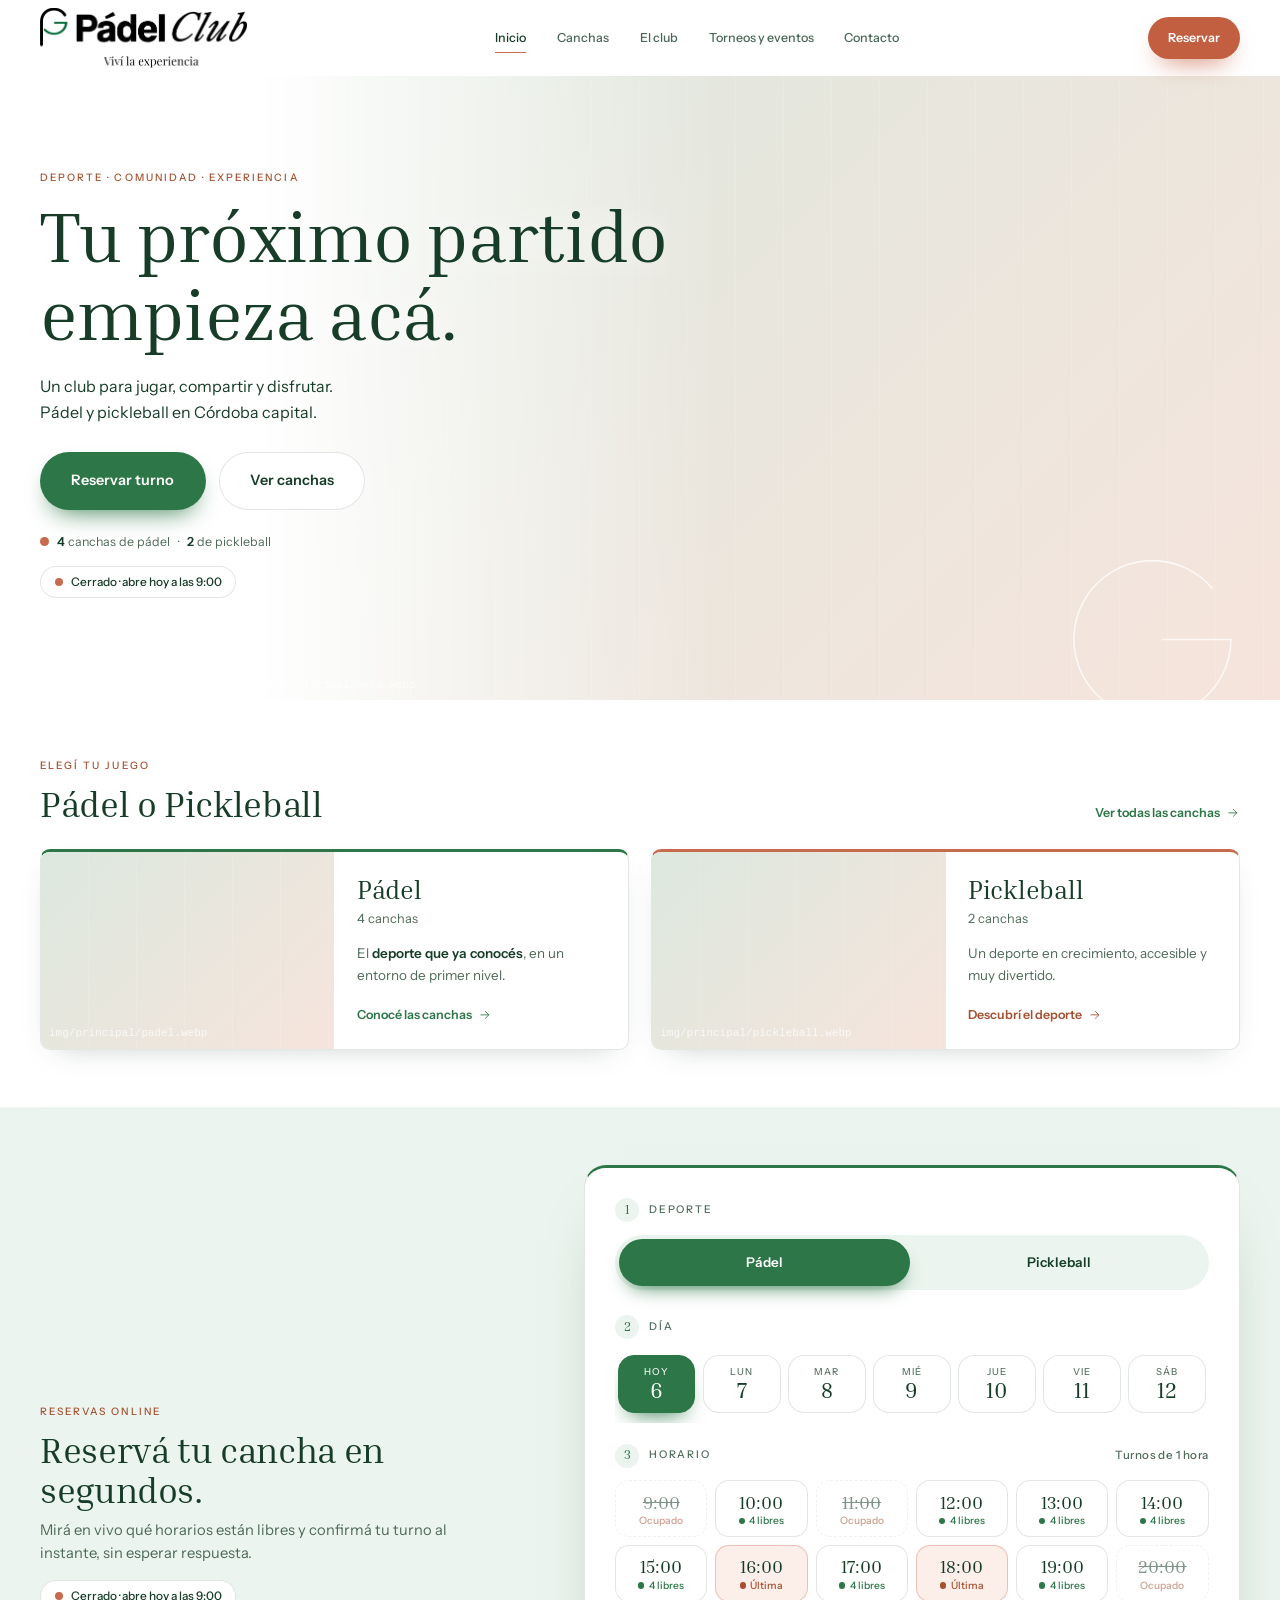
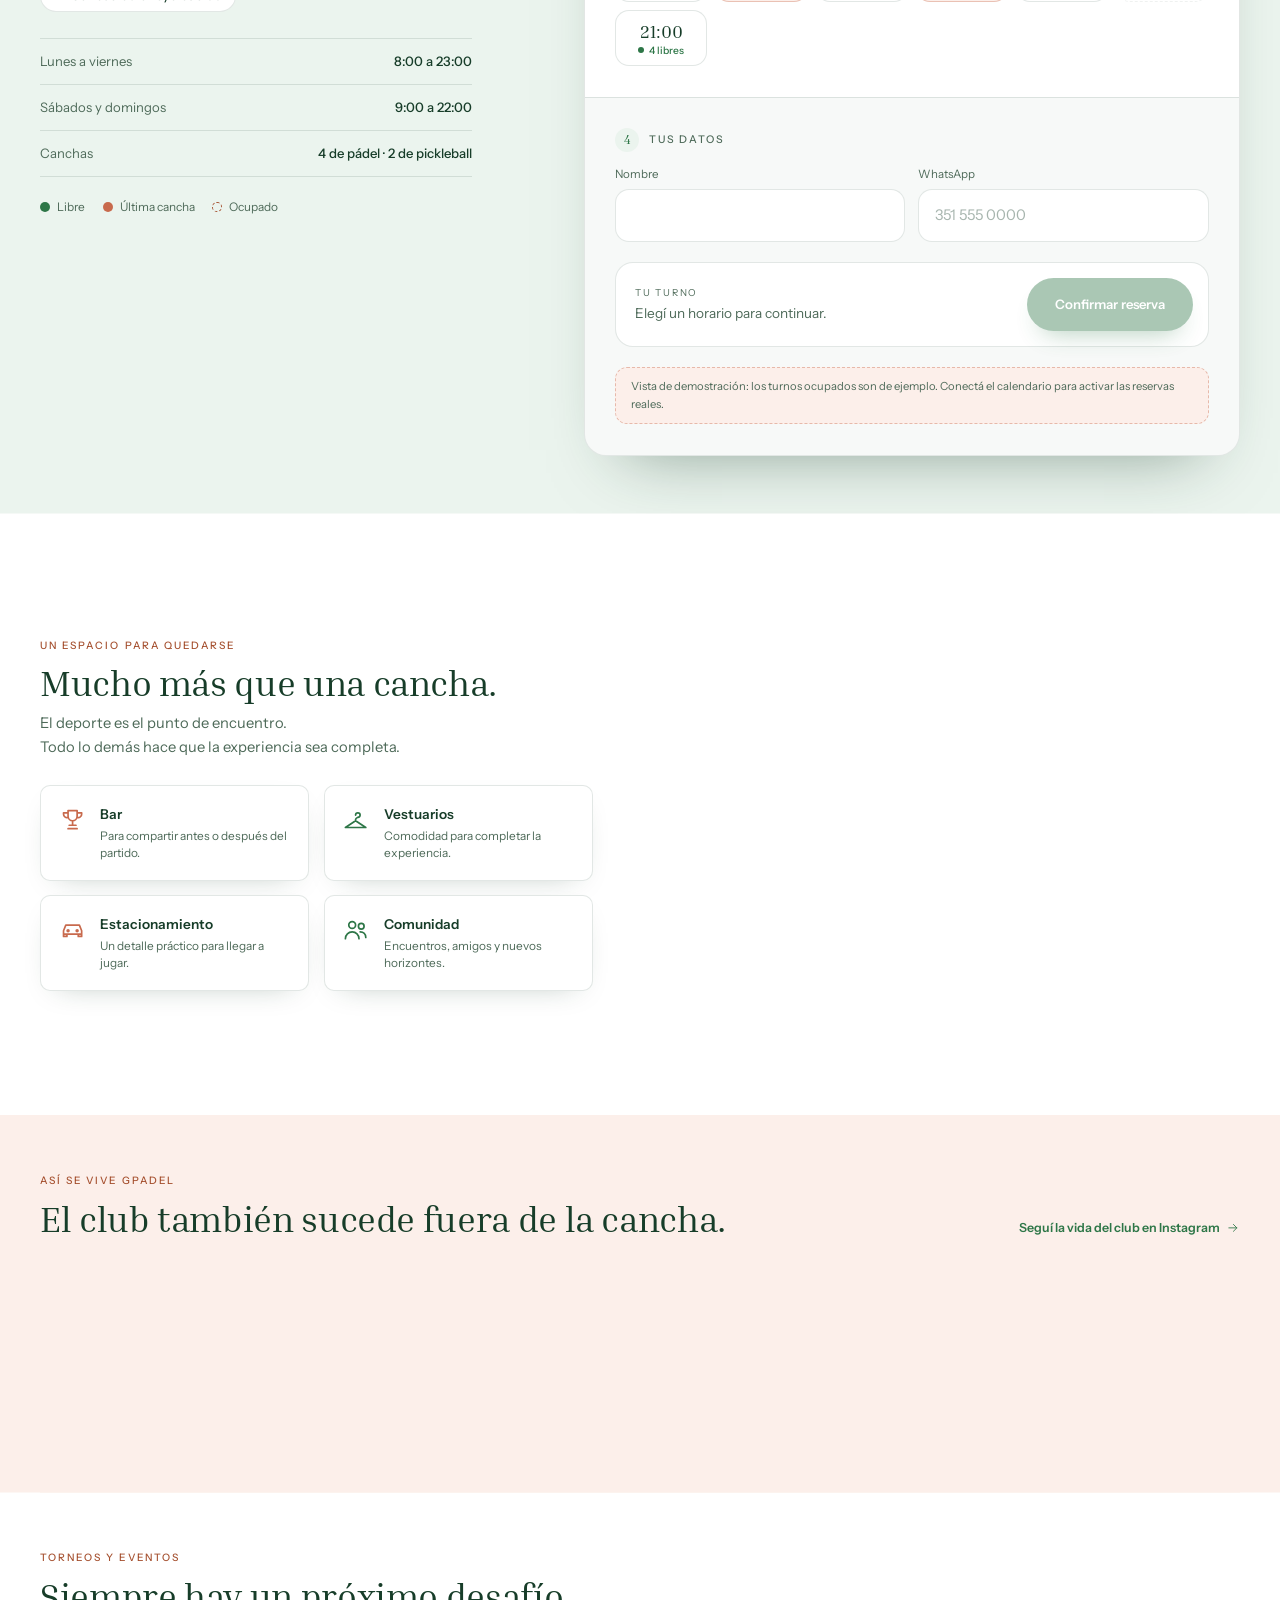
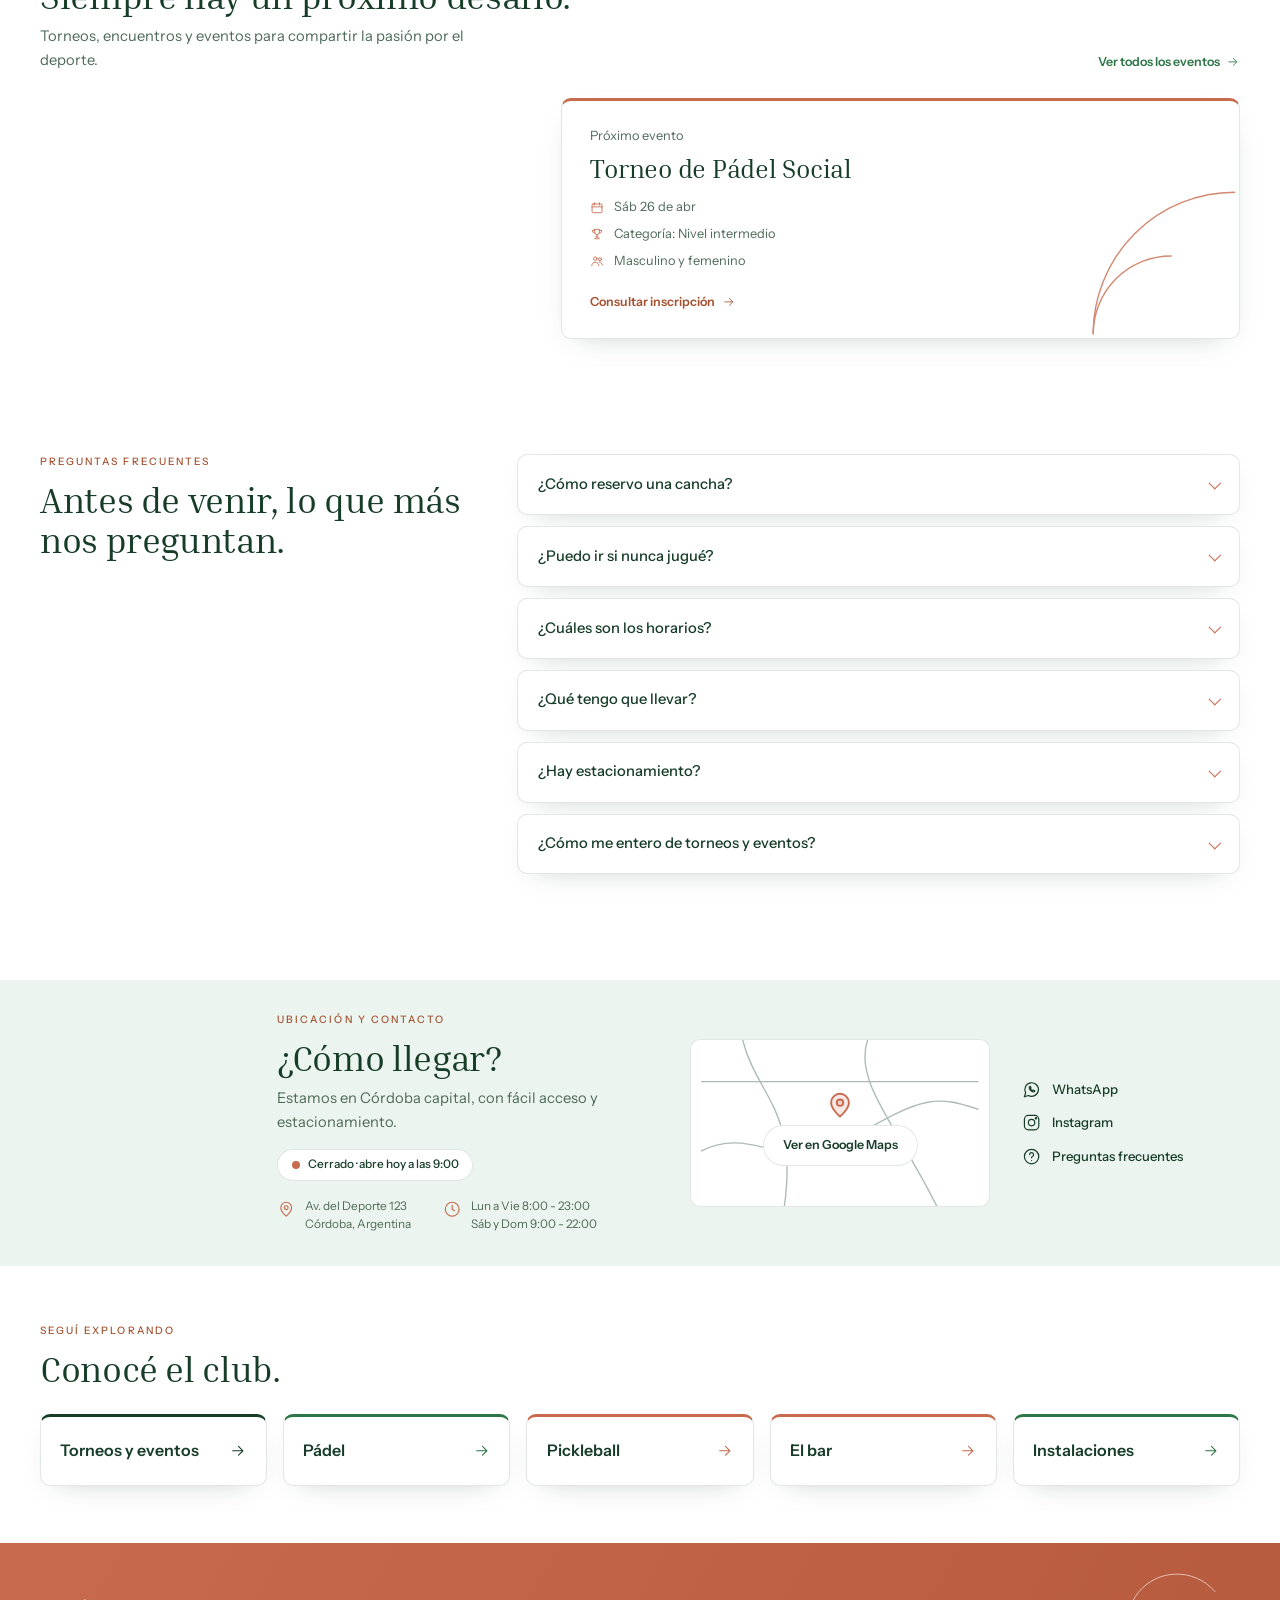
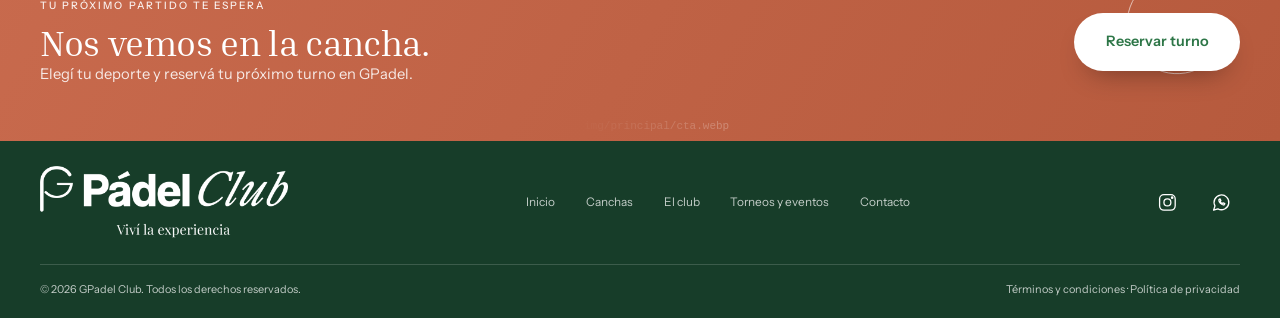
==== commit a5417f42: "update" ====
--- a/index.html
+++ b/index.html
@@ -220,21 +220,26 @@
       <h2>Reservá tu cancha en segundos.</h2>
       <p class="sub">Mirá en vivo qué horarios están libres y confirmá tu turno al instante, sin esperar respuesta.</p>
       <p class="open-now js-open"></p>
+      <ul class="book__info">
+        <li>Lunes a viernes<b>8:00 a 23:00</b></li>
+        <li>Sábados y domingos<b>9:00 a 22:00</b></li>
+        <li>Canchas<b>4 de pádel · 2 de pickleball</b></li>
+      </ul>
       <ul class="legend" aria-label="Referencias de disponibilidad"><li><i class="dot dot--free"></i>Libre</li><li><i class="dot dot--last"></i>Última cancha</li><li><i class="dot dot--full"></i>Ocupado</li></ul>
     </div>
     <div class="card book__card" id="book" role="group" aria-label="Reservar cancha" data-reveal style="--d:.12s">
       <div class="book__steps" id="bookSteps">
-        <div class="step"><b>1 · Deporte</b>
+        <div class="step"><b><i>1</i>Deporte</b>
           <div class="chips" id="sports">
             <button class="chip" type="button" data-sport="Pádel" aria-pressed="true">Pádel</button>
             <button class="chip" type="button" data-sport="Pickleball" aria-pressed="false">Pickleball</button>
           </div>
         </div>
-        <div class="step"><b>2 · Día</b><div class="chips days" id="days"></div></div>
-        <div class="step"><b>3 · Horario · 1 hora</b><div class="slots" id="slots" aria-live="polite"></div></div>
+        <div class="step"><b><i>2</i>Día</b><div class="chips days" id="days"></div></div>
+        <div class="step"><b><i>3</i>Horario<em>Turnos de 1 hora</em></b><div class="slots" id="slots" aria-live="polite"></div></div>
       </div>
       <form id="bookForm" novalidate>
-        <div class="step"><b>4 · Tus datos</b>
+        <div class="step"><b><i>4</i>Tus datos</b>
           <div class="fields">
             <label class="field"><span>Nombre</span><input id="bName" name="name" autocomplete="name" maxlength="60" required></label>
             <label class="field"><span>WhatsApp</span><input id="bPhone" name="phone" type="tel" inputmode="tel" autocomplete="tel" maxlength="20" placeholder="351 555 0000" required></label>
--- a/style.css
+++ b/style.css
@@ -196,11 +196,6 @@
 .open-now.is-closed::before{background:var(--terra);animation:none}
 
 /* ---- Reservas ---- */
-.book{display:grid;grid-template-columns:1fr 1.35fr;gap:clamp(1.5rem,4vw,4rem);align-items:center}
-.book>*,.book__card>*,.step{min-width:0}
-.book__card{display:grid;gap:1.4rem;padding:clamp(1.2rem,2.6vw,2rem)}
-.book__card:hover{transform:none}
-.step>b{display:block;margin-bottom:.6rem;font-size:.66rem;letter-spacing:.18em;text-transform:uppercase;color:var(--ink-2);font-weight:500}
 .chips{display:flex;flex-wrap:wrap;gap:.5rem}
 .chip{padding:.55rem 1.05rem;border:1px solid var(--line);border-radius:999px;background:var(--bg);font-size:.8rem;font-weight:500;color:var(--ink);
   transition:background-color .25s,border-color .25s,color .25s,transform .35s var(--ease)}
@@ -208,16 +203,6 @@
 .chip:active{transform:scale(.95)}
 .chip[aria-pressed="true"]{background:var(--brand);border-color:var(--brand);color:#fff;transform:translateY(-2px)}
 .chip:disabled{opacity:.35;cursor:not-allowed;text-decoration:line-through;transform:none}
-.days{flex-wrap:nowrap;overflow-x:auto;max-width:100%;padding:.25rem .1rem .4rem;scrollbar-width:none;-webkit-overflow-scrolling:touch}
-.days::-webkit-scrollbar{display:none}
-.days .chip{display:flex;flex-direction:column;align-items:center;min-width:56px;padding:.55rem .5rem;border-radius:14px;line-height:1.1;flex:none}
-.days small{font-size:.6rem;letter-spacing:.1em;text-transform:uppercase;opacity:.75}
-.days strong{font-family:var(--ff-t);font-size:1.2rem;font-weight:400}
-.slots{display:grid;grid-template-columns:repeat(auto-fill,minmax(72px,1fr));gap:.5rem}
-.slots .chip{text-align:center;padding-inline:.4rem}
-.slots__empty{grid-column:1/-1;font-size:.8rem}
-.book__sum{display:flex;justify-content:space-between;align-items:center;gap:1rem;flex-wrap:wrap;padding-top:1.2rem;border-top:1px solid var(--line)}
-.book__sum p{font-size:.82rem;color:var(--ink)}
 .btn[aria-disabled="true"]{opacity:.4;pointer-events:none;box-shadow:none}
 
 /* ---- Botón flotante de WhatsApp ---- */
@@ -305,7 +290,6 @@
   .cta__img{width:100%;opacity:.35}
 }
 @media (max-width:620px){
-  .book__sum .btn{width:100%;justify-content:center}
   .feat{grid-template-columns:1fr}
   .strip{grid-template-columns:repeat(2,1fr)}
   .strip .ph:nth-child(even){transform:none}
@@ -351,37 +335,102 @@
 .footer .logo b{color:#fff}
 .footer nav a:hover,.footer__bot a:hover{color:#F4B9A5}
 
-/* ---- Turnero con disponibilidad ---- */
-.legend{display:flex;gap:1.1rem;flex-wrap:wrap;margin-top:1.1rem;font-size:.74rem;color:var(--ink-2)}
+/* ---- Turnero ---- */
+.book{display:grid;grid-template-columns:minmax(0,1fr) minmax(0,1.35fr);gap:clamp(1.8rem,4.5vw,4.5rem);align-items:center}
+.book>*{min-width:0}
+@media (max-width:860px){.book{grid-template-columns:minmax(0,1fr)}}
+.book [hidden]{display:none!important}
+.book__info{list-style:none;margin-top:1.6rem;max-width:27rem;border-top:1px solid var(--line)}
+.book__info li{display:flex;justify-content:space-between;gap:1rem;padding:.75rem 0;border-bottom:1px solid var(--line);font-size:.82rem;color:var(--ink-2)}
+.book__info b{font-weight:500;color:var(--ink);text-align:right}
+.legend{display:flex;gap:1.1rem;flex-wrap:wrap;margin-top:1.3rem;font-size:.74rem;color:var(--ink-2)}
 .legend li{display:flex;align-items:center}
 .dot{display:inline-block;width:.62rem;height:.62rem;border-radius:50%;margin-right:.45rem}
 .dot--free{background:var(--brand)}.dot--last{background:var(--terra)}.dot--full{border:1.5px dashed var(--accent)}
-.book__steps{display:grid;gap:1.4rem}
-#sports .chip[data-sport="Pickleball"][aria-pressed="true"]{background:var(--terra-b);border-color:var(--terra-b)}
-.slots{grid-template-columns:repeat(auto-fill,minmax(86px,1fr))}
-.slots .chip{display:flex;flex-direction:column;align-items:center;gap:.1rem;line-height:1.15;padding:.5rem .3rem}
-.slots .chip small{font-size:.62rem;font-weight:500;color:var(--link)}
+
+/* Tarjeta: el color de acento sigue al deporte elegido (verde = pádel, terracota = pickleball) */
+#book{--sp:var(--brand);position:relative;display:block;overflow:hidden;padding:0;border-radius:22px;border:1px solid var(--line);
+  border-top:3px solid var(--sp);box-shadow:0 34px 64px -40px rgba(23,61,41,.5);transition:border-color .5s}
+#book:has(#sports [data-sport="Pickleball"][aria-pressed="true"]){--sp:var(--terra-b)}
+#book:hover{transform:none}
+.book__steps{display:grid;grid-template-columns:minmax(0,1fr);gap:1.6rem;padding:clamp(1.2rem,3vw,1.9rem)}
+.step{min-width:0}
+.step>b{display:flex;align-items:center;gap:.6rem;margin-bottom:.8rem;font-size:.66rem;letter-spacing:.18em;text-transform:uppercase;color:var(--ink-2);font-weight:500}
+.step>b i{font-style:normal;display:grid;place-items:center;flex:none;width:1.5rem;height:1.5rem;border-radius:50%;background:var(--band);
+  color:var(--brand);font-family:var(--ff-t);font-size:.8rem;letter-spacing:0}
+.step>b em{font-style:normal;margin-left:auto;letter-spacing:.04em;text-transform:none;font-size:.72rem;color:var(--ink-2)}
+
+/* 1 · Deporte: selector segmentado */
+#sports{display:grid;grid-template-columns:1fr 1fr;gap:.25rem;padding:.25rem;border-radius:999px;background:var(--band)}
+#sports .chip{justify-content:center;padding:.72rem .6rem;border-color:transparent;background:transparent;border-radius:999px;font-weight:600;font-size:.84rem;transform:none}
+#sports .chip:hover{border-color:transparent;color:var(--sp)}
+#sports .chip[aria-pressed="true"]{background:var(--sp);color:#fff;box-shadow:0 10px 20px -10px var(--sp)}
+#sports .chip[data-sport="Pickleball"][aria-pressed="true"]{background:var(--terra-b);box-shadow:0 10px 20px -10px var(--terra-b)}
+
+/* 2 · Día */
+.days{display:flex;flex-wrap:nowrap;gap:.45rem;max-width:100%;overflow-x:auto;scroll-snap-type:x proximity;padding:.2rem .15rem .6rem;margin-bottom:-.3rem;scrollbar-width:none;-webkit-overflow-scrolling:touch}
+.days::-webkit-scrollbar{display:none}
+.days .chip{flex:1 0 58px;display:flex;flex-direction:column;align-items:center;gap:.15rem;padding:.7rem .3rem .65rem;border-radius:16px;background:var(--surface);line-height:1;scroll-snap-align:start}
+.days small{font-size:.6rem;letter-spacing:.12em;text-transform:uppercase;opacity:.7}
+.days strong{font-family:var(--ff-t);font-size:1.4rem;font-weight:400}
+.days .chip[aria-pressed="true"]{transform:none;background:var(--sp);border-color:var(--sp);box-shadow:0 12px 22px -12px var(--sp)}
+.days .chip[aria-pressed="true"] small{opacity:.9}
+
+/* 3 · Horario */
+.slots{display:grid;grid-template-columns:repeat(auto-fill,minmax(88px,1fr));gap:.5rem}
+.slots .chip{display:flex;flex-direction:column;align-items:center;gap:.2rem;padding:.65rem .3rem .6rem;border-radius:14px;background:var(--surface);line-height:1.1}
+.slots .chip span{font-family:var(--ff-t);font-size:1.15rem}
+.slots .chip small{display:flex;align-items:center;gap:.3rem;font-size:.64rem;font-weight:500;color:var(--link)}
+.slots .chip small::before{content:"";width:.38rem;height:.38rem;border-radius:50%;background:currentColor}
+.slots .chip.is-last{background:var(--band-t,#FCEFEA);border-color:rgba(200,106,77,.35)}
 .slots .chip.is-last small{color:var(--accent)}
-.slots .chip:disabled{opacity:.6;background:transparent;border-style:dashed;text-decoration:none;transform:none}
+.slots .chip:disabled{opacity:.55;background:transparent;border-style:dashed;text-decoration:none}
 .slots .chip:disabled span{text-decoration:line-through}
 .slots .chip:disabled small{color:var(--accent)}
+.slots .chip:disabled small::before{display:none}
+.slots .chip[aria-pressed="true"]{transform:none;background:var(--sp);border-color:var(--sp);color:#fff;box-shadow:0 12px 22px -12px var(--sp)}
 .slots .chip[aria-pressed="true"] small{color:rgba(255,255,255,.92)}
-.chip.skel{height:46px;border-color:transparent;pointer-events:none;background:linear-gradient(90deg,var(--band),var(--line),var(--band));background-size:200% 100%;animation:shim 1.2s linear infinite}
+.slots__empty{grid-column:1/-1;padding:1.1rem;border-radius:14px;background:var(--band);text-align:center;font-size:.82rem;color:var(--ink-2)}
+.chip.skel{height:58px;border-radius:14px;border-color:transparent;pointer-events:none;background:linear-gradient(90deg,var(--band),var(--line),var(--band));background-size:200% 100%;animation:shim 1.2s linear infinite}
 @keyframes shim{to{background-position:-200% 0}}
-.fields{display:grid;grid-template-columns:1fr 1fr;gap:.7rem}
-.field span{display:block;margin-bottom:.3rem;font-size:.72rem;color:var(--ink-2)}
-.field input{width:100%;padding:.7rem .9rem;font:inherit;font-size:.9rem;color:var(--ink);background:var(--bg);border:1px solid var(--line);border-radius:12px;transition:border-color .25s,box-shadow .25s}
-.field input:focus{outline:none;border-color:var(--brand);box-shadow:0 0 0 3px rgba(45,118,71,.18)}
+
+/* 4 · Datos y confirmación */
+#bookForm{display:grid;grid-template-columns:minmax(0,1fr);gap:1.3rem;padding:clamp(1.2rem,3vw,1.9rem);border-top:1px solid var(--line);background:rgba(23,61,41,.03)}
+.fields{display:grid;grid-template-columns:1fr 1fr;gap:.8rem}
+.field span{display:block;margin-bottom:.35rem;font-size:.72rem;color:var(--ink-2)}
+.field input{width:100%;min-width:0;padding:.85rem 1rem;font:inherit;font-size:.92rem;color:var(--ink);background:var(--surface);border:1px solid var(--line);border-radius:14px;transition:border-color .25s,box-shadow .25s}
+.field input::placeholder{color:rgba(23,61,41,.38)}
+.field input:focus{outline:none;border-color:var(--sp);box-shadow:0 0 0 3px rgba(45,118,71,.16)}
 .hp{position:absolute;left:-9999px;width:0;height:0;opacity:0}
-#bookForm{display:grid;gap:1.4rem}
-.book__msg{font-size:.8rem;min-height:1.2em;margin-top:-.6rem}
-.book__msg.is-error{color:var(--accent)}
-.book__demo{font-size:.72rem;padding:.55rem .8rem;border-radius:8px;background:var(--band-t);margin-top:-.4rem}
-.book__ok{display:grid;justify-items:center;text-align:center;gap:.6rem;padding:1rem 0}
-.book__tick{width:3.4rem;height:3.4rem;padding:.8rem;border-radius:50%;background:var(--brand);stroke:#fff;stroke-width:2}
-.book__code{font-size:.85rem}.book__code b{font-family:var(--ff-t);font-size:1.5rem;letter-spacing:.08em;color:var(--accent);margin-left:.3rem}
-.book__okbtns{display:flex;gap:.7rem;flex-wrap:wrap;justify-content:center;margin-top:.6rem}
-@media (max-width:640px){.fields{grid-template-columns:1fr}}
+.book__sum{display:flex;align-items:center;justify-content:space-between;gap:1rem;flex-wrap:wrap;padding:.9rem .9rem .9rem 1.2rem;border-radius:18px;background:var(--surface);border:1px solid var(--line)}
+.book__sum p{min-width:0;font-size:.85rem;color:var(--ink-2)}
+.book__sum p::before{content:"Tu turno";display:block;margin-bottom:.15rem;font-size:.6rem;letter-spacing:.18em;text-transform:uppercase;color:var(--ink-2)}
+.book__sum p b{font-family:var(--ff-t);font-weight:400;font-size:1.15rem;color:var(--ink)}
+.book__sum .btn{padding:.95rem 1.7rem}
+#bookGo{background:var(--sp);box-shadow:0 14px 26px -14px var(--sp)}
+.book__msg{font-size:.8rem}
+.book__msg:empty{display:none}
+.book__msg.is-error{padding:.65rem .9rem;border-radius:12px;background:var(--band-t,#FCEFEA);color:var(--accent)}
+.book__demo{padding:.6rem .9rem;border-radius:12px;border:1px dashed rgba(200,106,77,.4);background:var(--band-t,#FCEFEA);font-size:.7rem;color:var(--ink-2)}
+
+/* Reserva confirmada */
+.book__ok{display:grid;justify-items:center;text-align:center;gap:.7rem;padding:clamp(2rem,6vw,3rem) clamp(1.2rem,3vw,1.9rem)}
+.book__tick{width:4rem;height:4rem;padding:1rem;border-radius:50%;background:var(--brand);stroke:#fff;stroke-width:2;fill:none;
+  box-shadow:0 0 0 8px rgba(45,118,71,.12),0 0 0 18px rgba(45,118,71,.06);animation:pop .7s var(--ease) both}
+@keyframes pop{from{transform:scale(.6);opacity:0}to{transform:none;opacity:1}}
+.book__ok h3{font-size:clamp(1.6rem,3.4vw,2.1rem);margin-top:.6rem}
+.book__ok>p{color:var(--ink-2);font-size:.92rem}
+.book__ok .book__code{display:inline-flex;align-items:center;gap:.8rem;margin-top:.4rem;padding:.7rem 1.3rem;border:1.5px dashed rgba(165,80,47,.45);border-radius:14px;
+  background:var(--band-t,#FCEFEA);font-size:.6rem;letter-spacing:.18em;text-transform:uppercase;color:var(--ink-2)}
+.book__code b{font-family:var(--ff-t);font-weight:400;font-size:1.6rem;letter-spacing:.1em;color:var(--accent);margin:0;text-transform:none}
+.book__okbtns{display:flex;gap:.7rem;flex-wrap:wrap;justify-content:center;margin-top:.8rem}
+@media (max-width:640px){
+  .fields{grid-template-columns:1fr}
+  .book__sum{padding:1rem;flex-direction:column;align-items:stretch}
+  .book__sum .btn{width:100%;justify-content:center}
+  .book__okbtns{flex-direction:column;align-self:stretch}
+  .book__okbtns .btn{width:100%;justify-content:center}
+}
 
 /* ============ v3 · PÁGINAS DE DEPORTE ============ */
 .pg-green{--p:#2D7647;--pd:#245f3a;--s:#C86A4D}
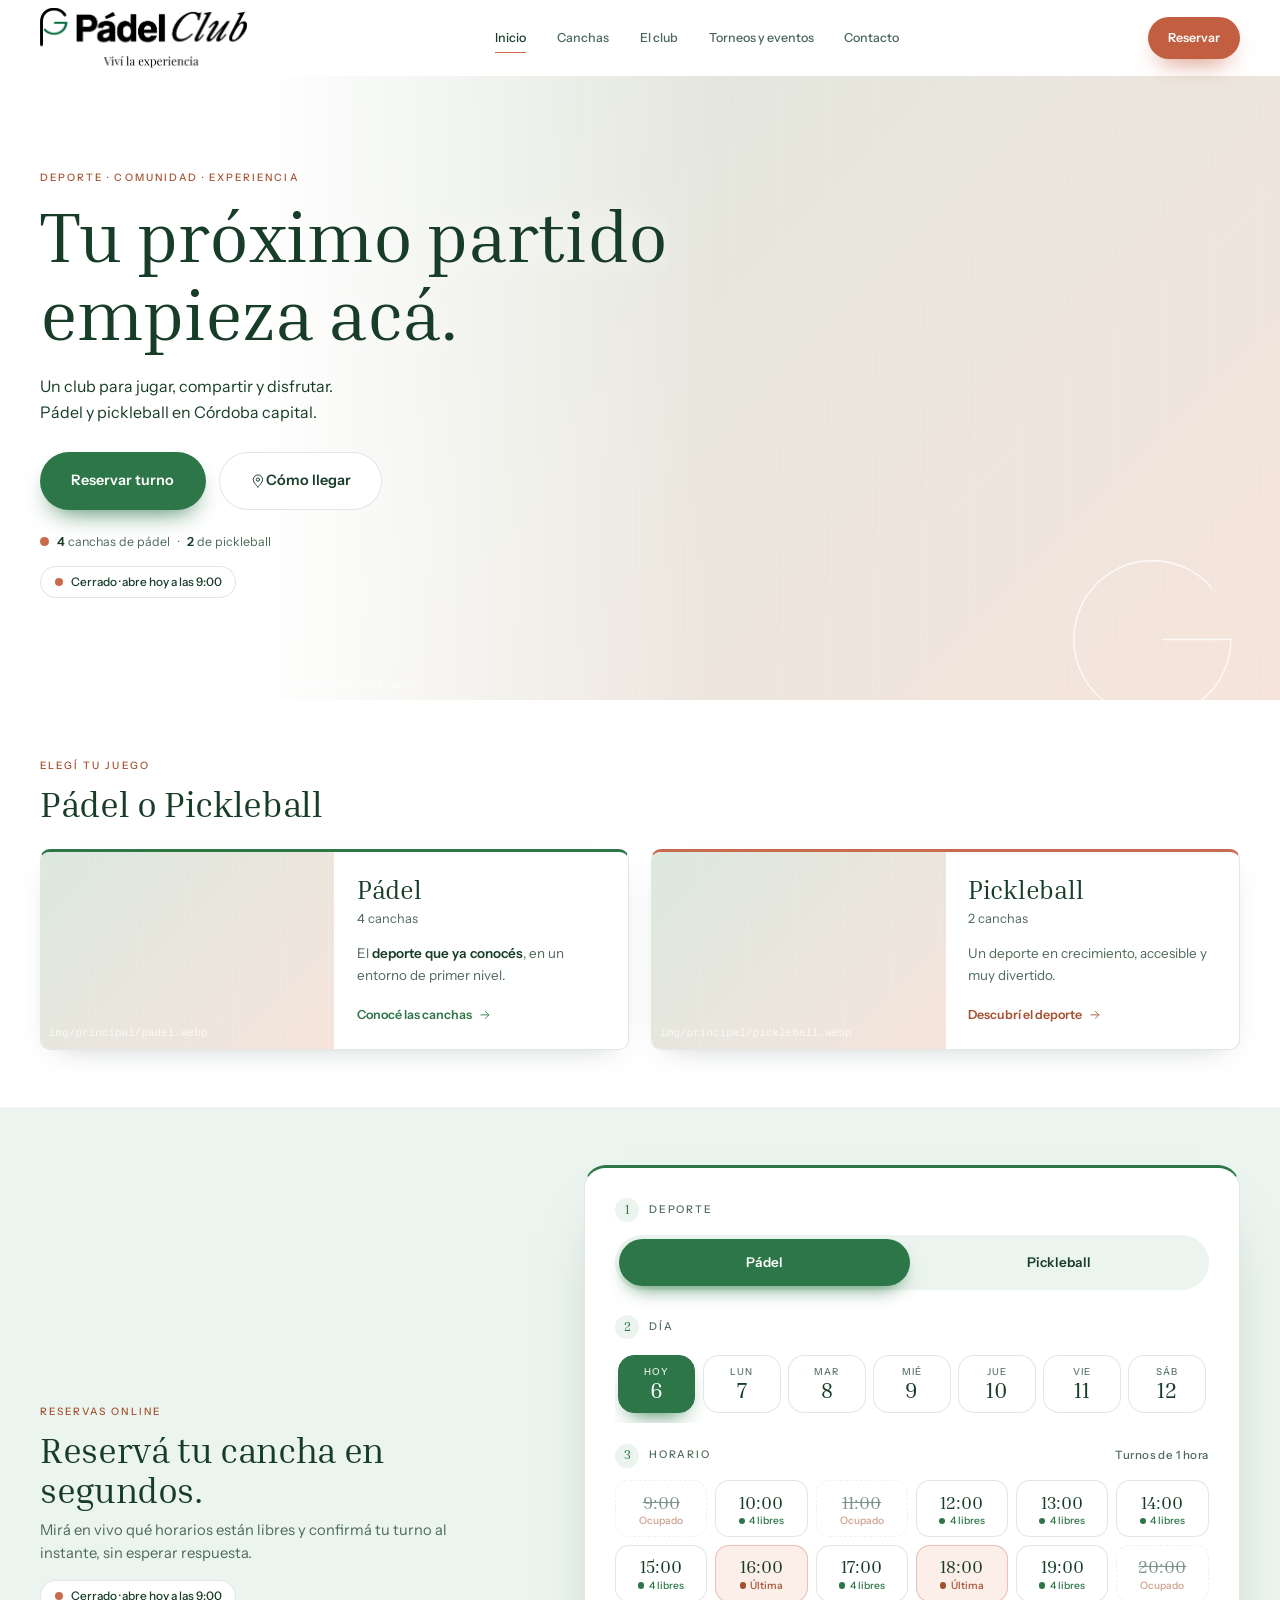
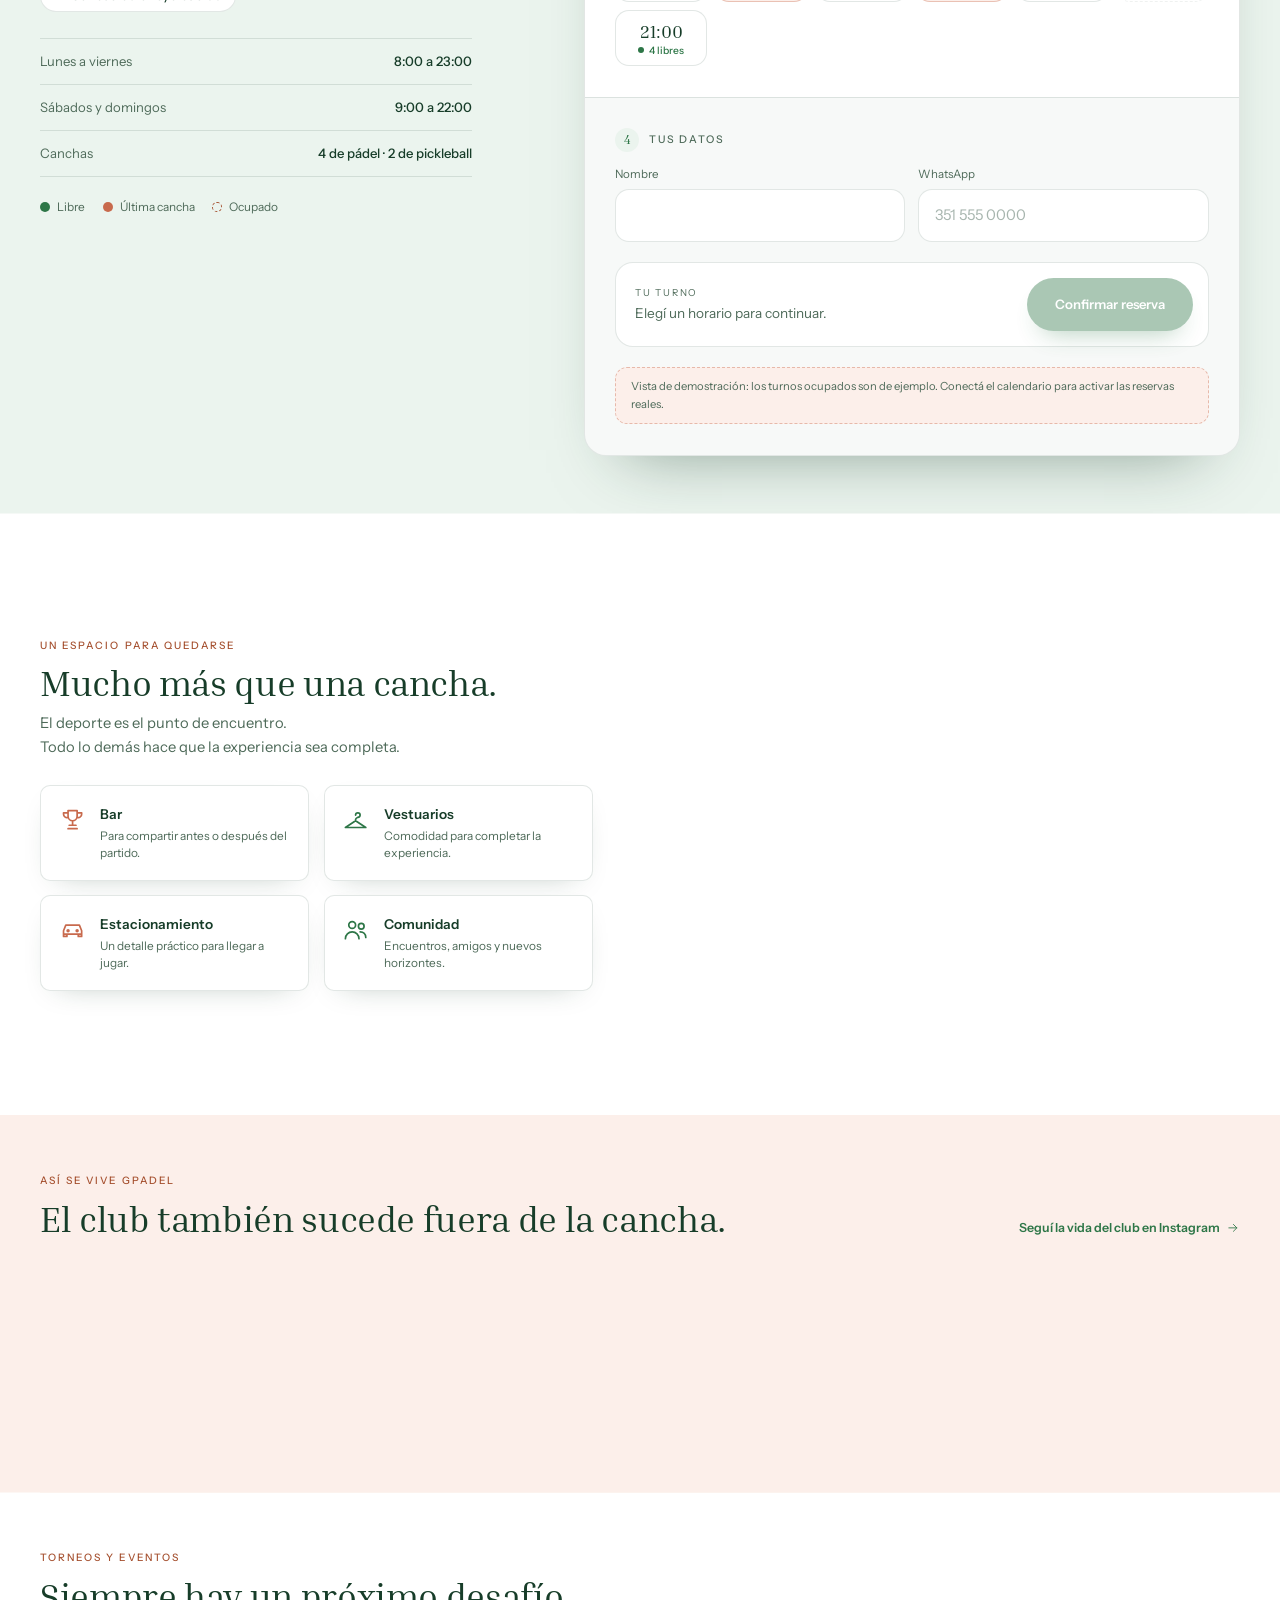
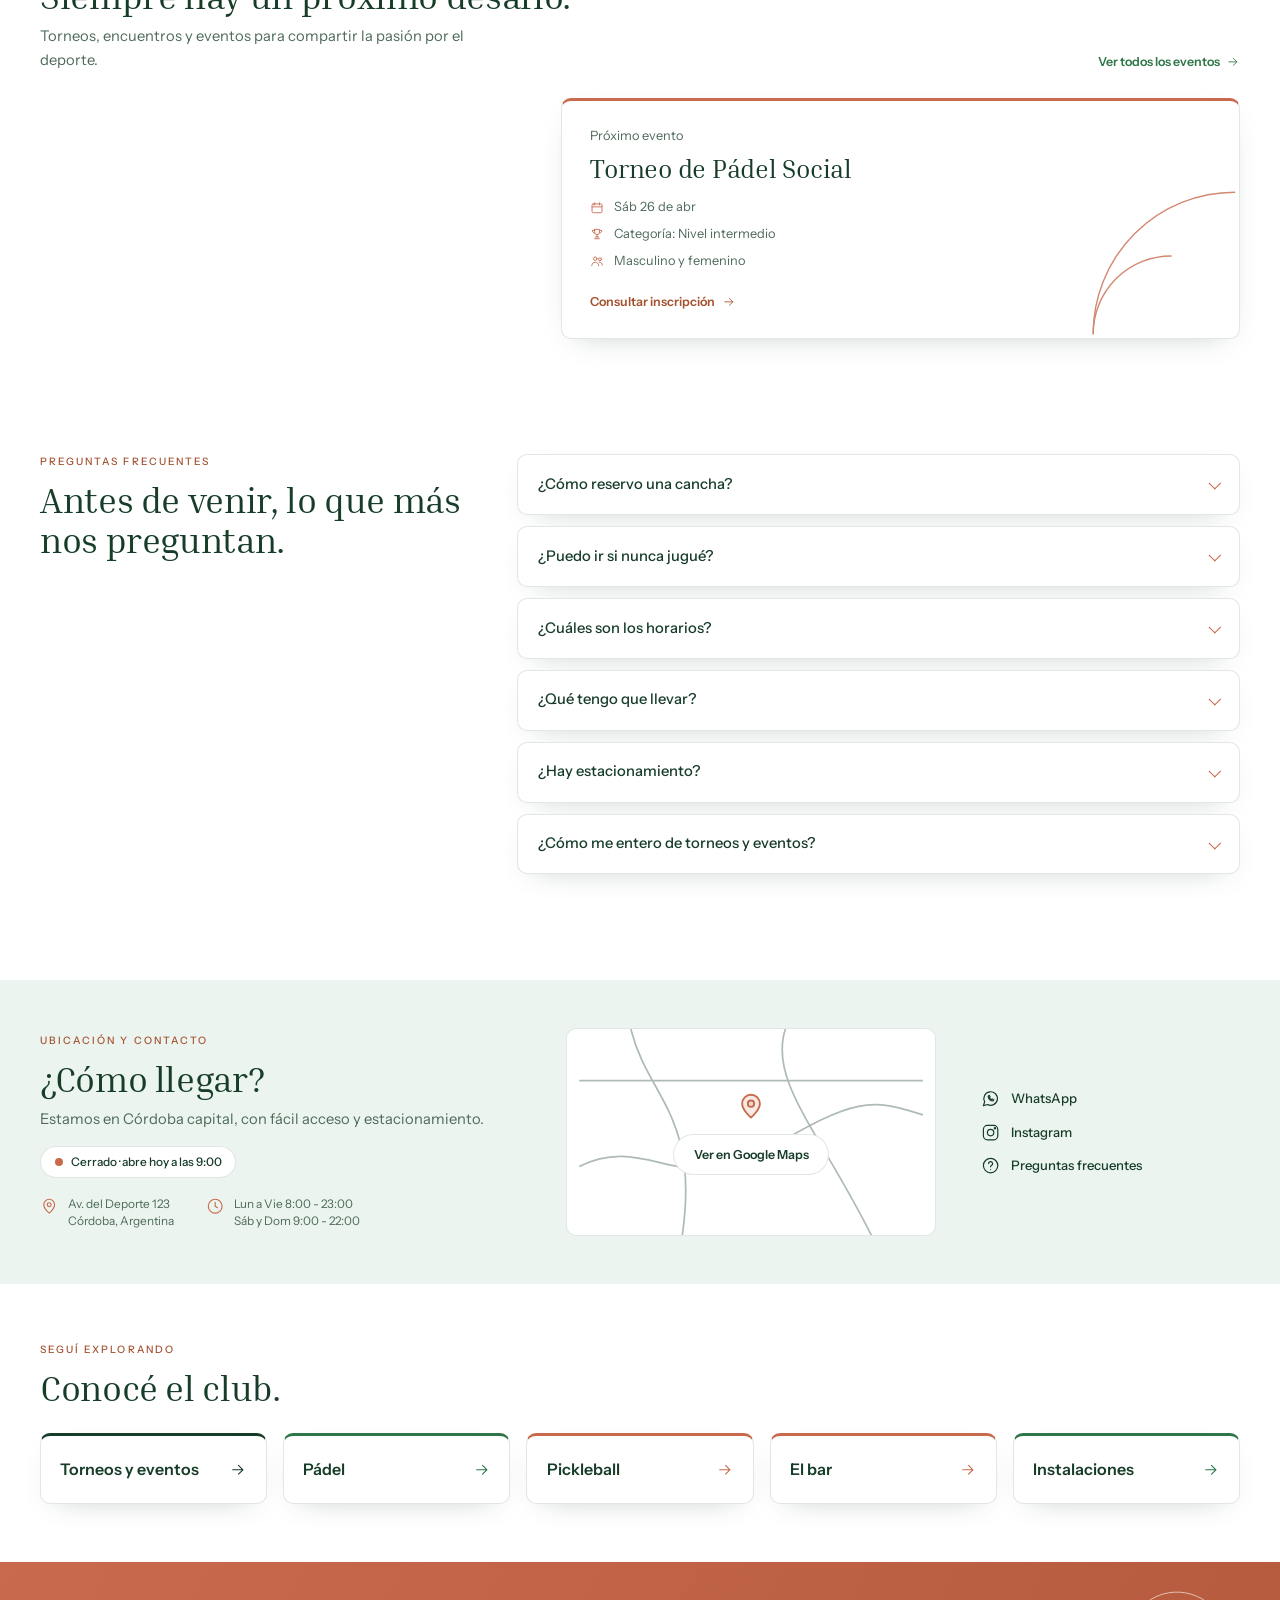
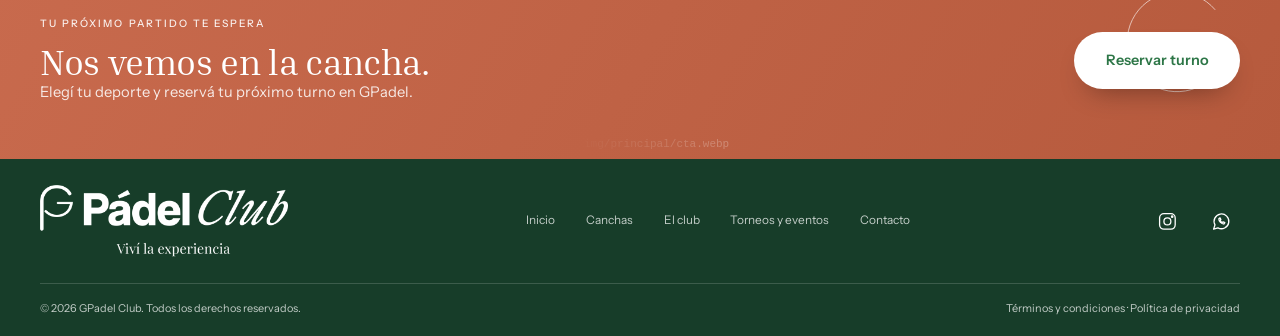
==== commit dfe702e1: "update" ====
--- a/index.html
+++ b/index.html
@@ -178,7 +178,7 @@
       <p class="lead" data-reveal style="--d:.55s">Un club para jugar, compartir y disfrutar.<br>Pádel y pickleball en Córdoba capital.</p>
       <div class="hero__cta" data-reveal style="--d:.7s">
         <a class="btn btn--green btn--lg" href="#reservar" data-magnetic><span>Reservar turno</span></a>
-        <a class="btn btn--ghost btn--lg" href="#canchas"><span>Ver canchas</span></a>
+        <a class="btn btn--ghost btn--lg" href="#contacto"><svg class="i" aria-hidden="true"><use href="#i-pin"/></svg><span>Cómo llegar</span></a>
       </div>
       <p class="hero__note" data-reveal style="--d:.85s"><i></i><span><b data-count="4">4</b> canchas de pádel</span> · <span><b data-count="2">2</b> de pickleball</span></p>
       <p class="open-now js-open" data-reveal style="--d:1s"></p>
@@ -189,7 +189,6 @@
   <section class="wrap sec" id="canchas">
     <header class="sec__head" data-reveal>
       <div><p class="eyebrow">Elegí tu juego</p><h2>Pádel o Pickleball</h2></div>
-      <a class="link" href="#contacto">Ver todas las canchas <svg class="i"><use href="#i-arrow"/></svg></a>
     </header>
     <div class="duo">
       <article class="card sport" data-reveal>
@@ -339,7 +338,6 @@
 
   <!-- CÓMO LLEGAR -->
   <section class="where" id="contacto">
-    <figure class="ph where__img" data-reveal="clip"><img data-img="principal/ubicacion" alt="Frente del club GPadel" loading="lazy"></figure>
     <div class="where__info" data-reveal>
       <p class="eyebrow">Ubicación y contacto</p>
       <h2>¿Cómo llegar?</h2>
--- a/style.css
+++ b/style.css
@@ -153,9 +153,8 @@
 .event__card li .i{color:var(--terra)}
 .event__arc{position:absolute;right:-10px;bottom:-10px;width:170px;fill:none;stroke:var(--terra);stroke-width:1;opacity:.8;pointer-events:none}
 
-.where{display:grid;grid-template-columns:.9fr 1.4fr 1.1fr .8fr;align-items:center;gap:clamp(1rem,2.5vw,2.5rem);background:var(--band);padding-right:var(--gut);margin-top:clamp(2rem,4vw,3rem);transition:background-color .5s}
-.where__img{align-self:stretch;min-height:200px}
-.where__info{padding-block:2rem}
+.where{display:grid;grid-template-columns:1.3fr 1fr .7fr;align-items:center;gap:clamp(1.5rem,3.5vw,3rem);background:var(--band);padding-block:clamp(2rem,4vw,3rem);padding-inline:max(var(--gut),calc((100% - var(--wrap))/2));margin-top:clamp(2rem,4vw,3rem);transition:background-color .5s}
+.where__info{padding:0}
 .where__rows{display:flex;flex-wrap:wrap;gap:1rem 2rem;margin-top:1.1rem}
 .where__rows p{display:flex;gap:.6rem;font-size:.74rem;line-height:1.5}
 .where__rows .i{color:var(--terra);width:1.15rem;height:1.15rem;margin-top:.1rem}
@@ -247,11 +246,8 @@
 
 /* ---- Responsive ---- */
 @media (max-width:1060px){
-  .where{grid-template-columns:1fr 1fr;padding-right:0}
-  .where__img{grid-row:1/3}
-  .where__map{margin-right:var(--gut)}
-  .where__links{grid-column:2;padding:0 var(--gut) 1.5rem 0}
-  .where__info{padding-right:var(--gut)}
+  .where{grid-template-columns:1fr 1fr;gap:1.5rem}
+  .where__links{grid-column:1/-1;display:flex;flex-wrap:wrap;gap:.8rem 2rem}
   .strip{grid-template-columns:repeat(3,1fr)}
   .sport{grid-template-columns:1fr}
   .sport .ph{aspect-ratio:16/9}
@@ -293,10 +289,8 @@
   .feat{grid-template-columns:1fr}
   .strip{grid-template-columns:repeat(2,1fr)}
   .strip .ph:nth-child(even){transform:none}
-  .where{grid-template-columns:1fr}
-  .where__img{grid-row:auto;min-height:180px}
-  .where__info,.where__map,.where__links{margin:0;padding:1rem var(--gut)}
-  .where__links{grid-column:auto}
+  .where{grid-template-columns:1fr;gap:1.2rem}
+  .where__links{grid-column:auto;flex-direction:column;gap:.8rem}
   .footer__top,.footer__bot{flex-direction:column;align-items:flex-start}
 }
 @media (max-width:480px){
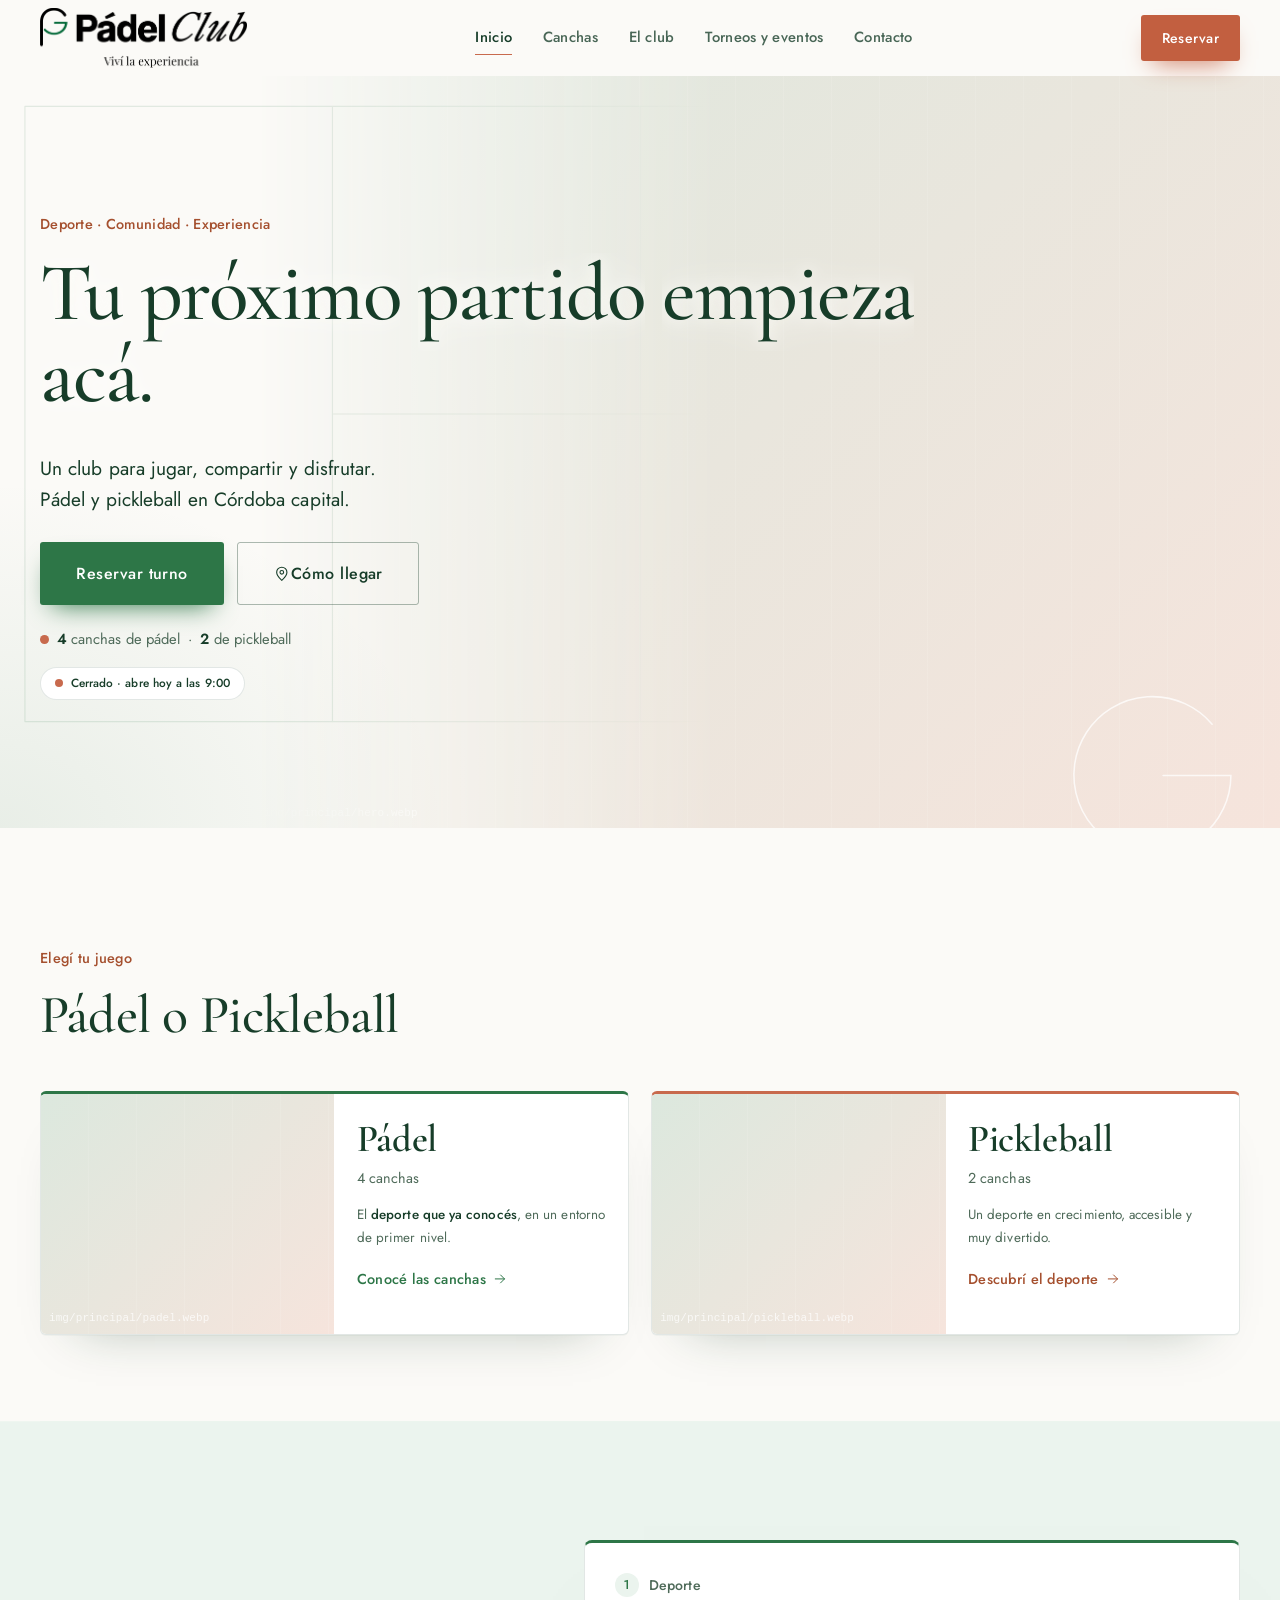
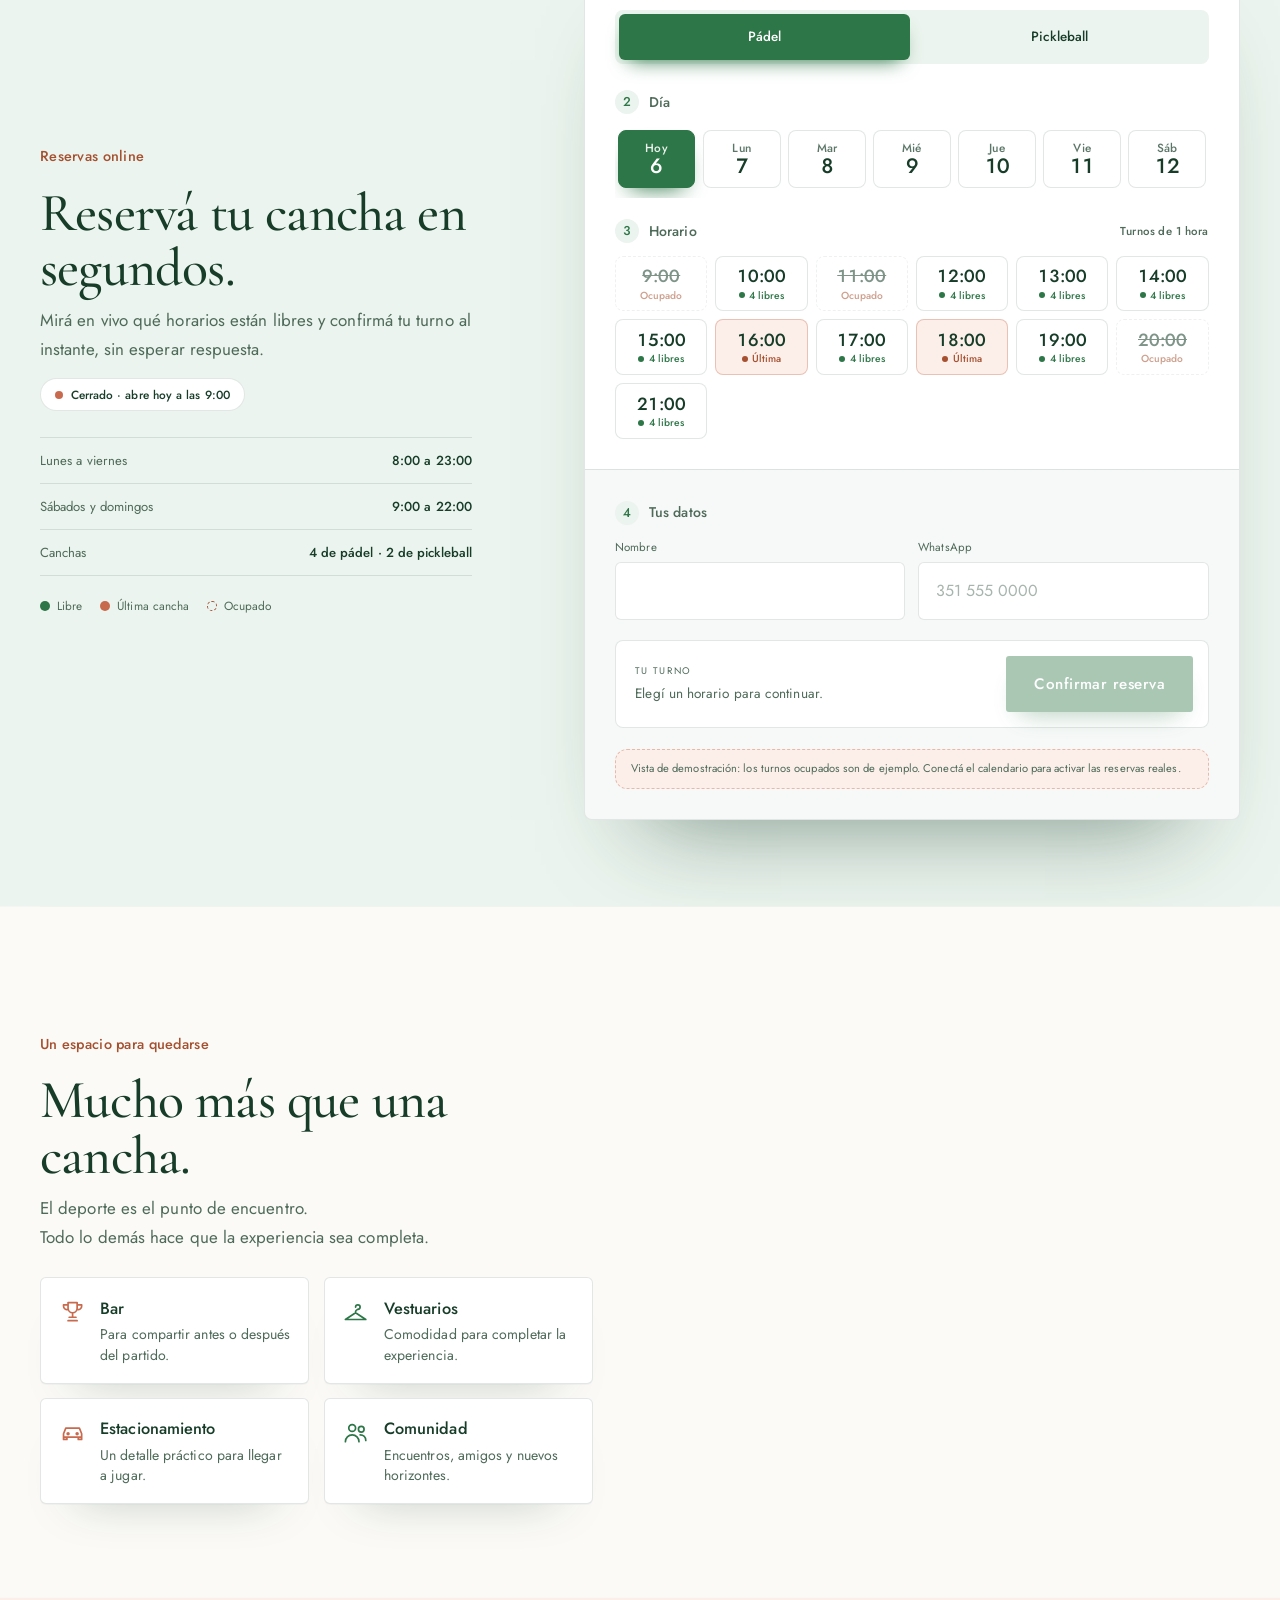
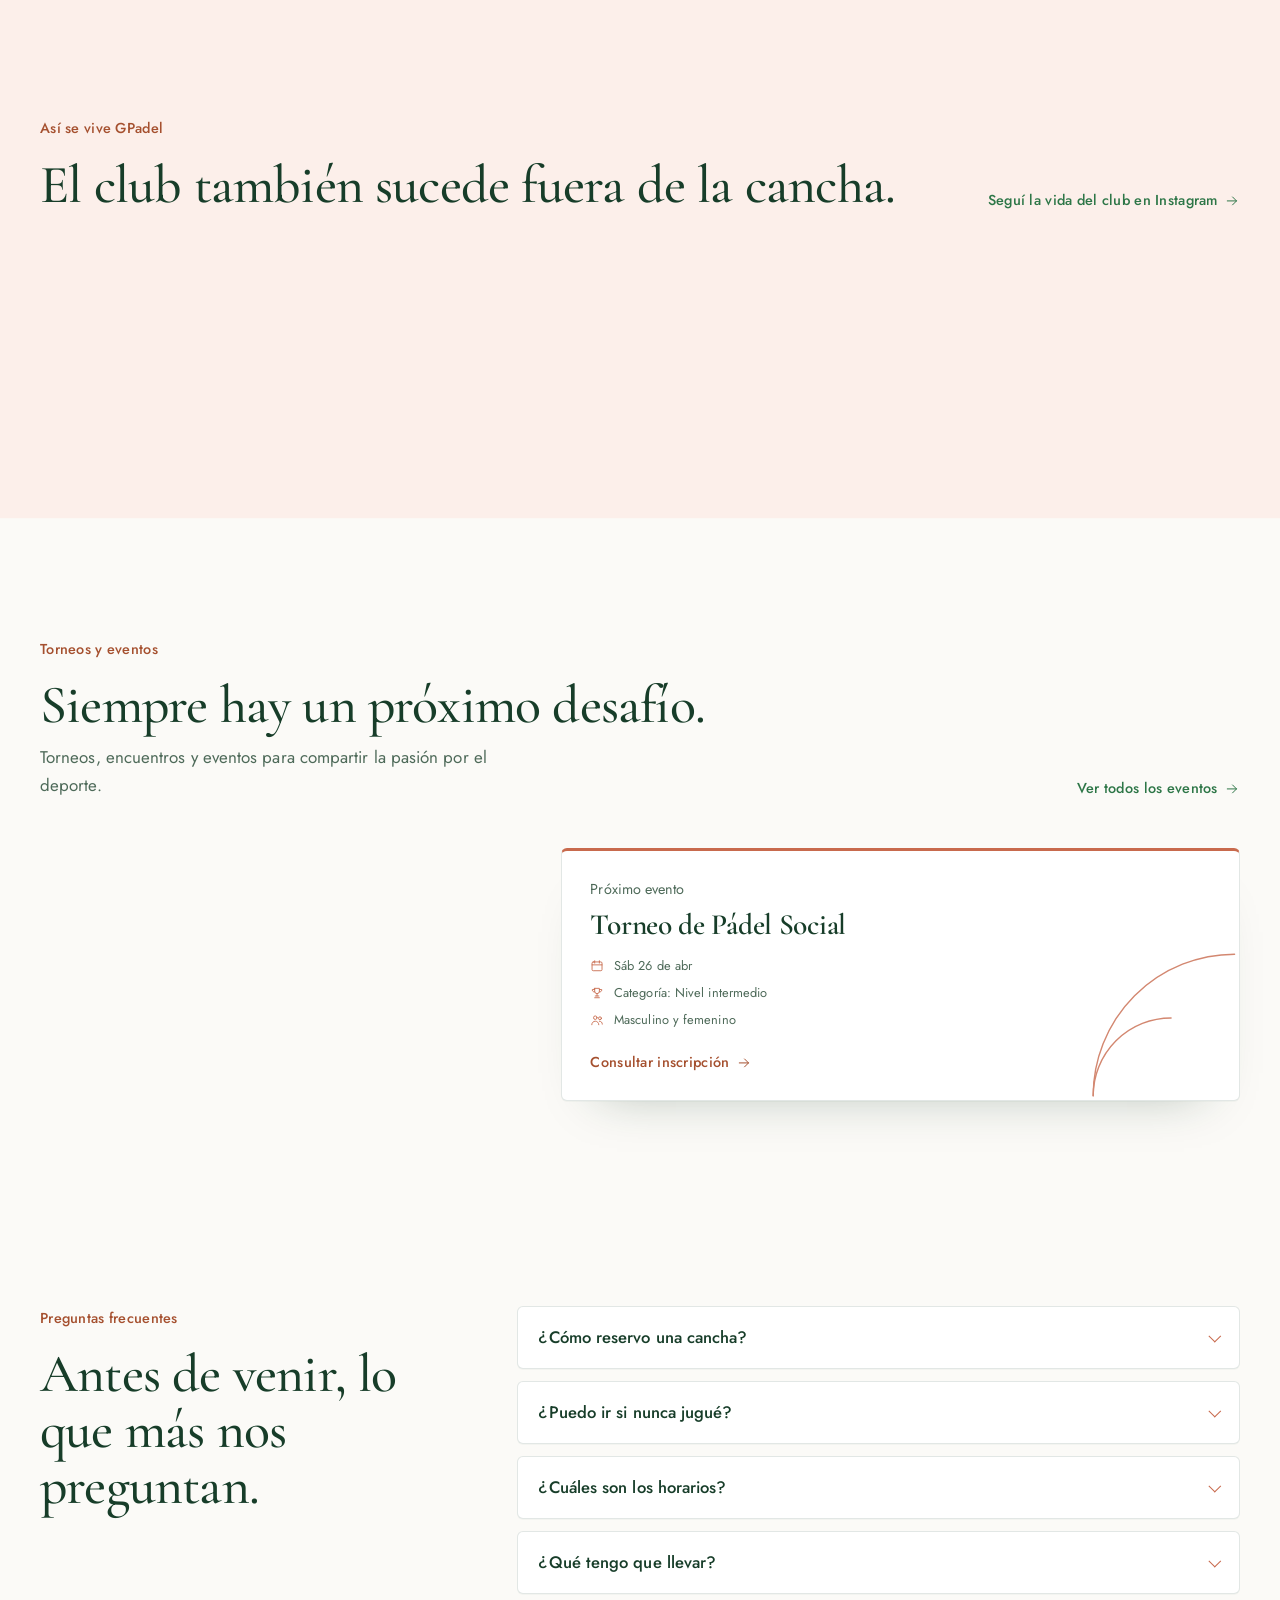
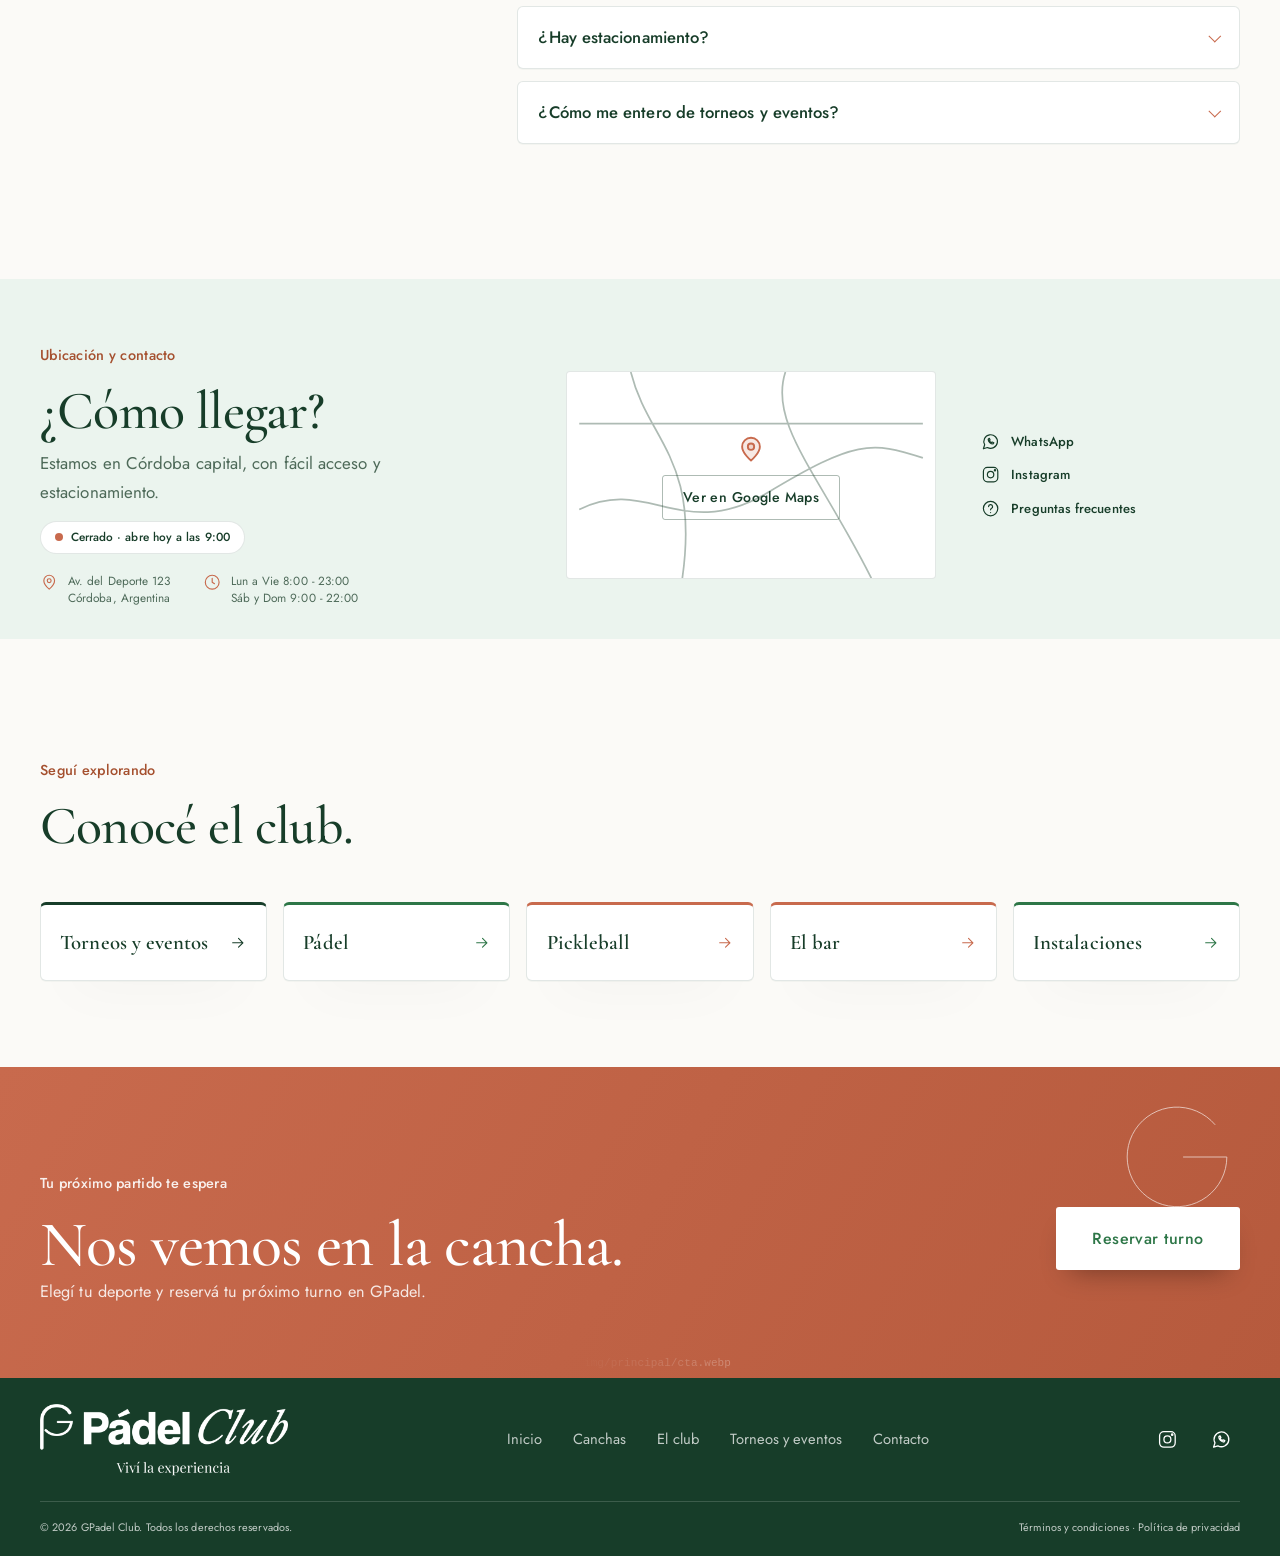
==== commit 39725e59: "update" ====
--- a/index.html
+++ b/index.html
@@ -118,7 +118,7 @@
 </script>
 <link rel="preconnect" href="https://fonts.googleapis.com">
 <link rel="preconnect" href="https://fonts.gstatic.com" crossorigin>
-<link href="https://fonts.googleapis.com/css2?family=Inria+Serif:wght@300;400;700&family=Instrument+Sans:wght@400;500;600&display=swap" rel="stylesheet">
+<link href="https://fonts.googleapis.com/css2?family=Cormorant+Garamond:wght@500;600&family=Jost:wght@400;500;600&display=swap" rel="stylesheet">
 <link rel="stylesheet" href="style.css">
 </head>
 <body>
@@ -170,6 +170,7 @@
 
   <!-- HERO -->
   <section class="hero" id="inicio">
+    <svg class="hero__court draw" viewBox="0 0 1200 700" preserveAspectRatio="xMidYMid slice" aria-hidden="true"><path pathLength="1" d="M80 90H1120V610H80Z"/><path pathLength="1" d="M600 90V610"/><path pathLength="1" d="M340 90V610"/><path pathLength="1" d="M860 90V610"/><path pathLength="1" d="M340 350H860"/></svg>
     <figure class="ph hero__media"><img data-img="principal/hero" alt="Jugador de pádel en una cancha al aire libre"></figure>
     <svg class="hero__g draw" viewBox="0 0 120 120" aria-hidden="true"><path pathLength="1" d="M95 30A46 46 0 1 0 106 60H66"/></svg>
     <div class="wrap hero__inner">
@@ -184,6 +185,7 @@
       <p class="open-now js-open" data-reveal style="--d:1s"></p>
     </div>
   </section>
+
 
   <!-- ELEGÍ TU JUEGO -->
   <section class="wrap sec" id="canchas">
@@ -298,11 +300,13 @@
     </div>
   </section>
 
+
+
   <!-- TORNEOS Y EVENTOS -->
   <section class="wrap sec" id="torneos">
     <header class="sec__head" data-reveal>
       <div><p class="eyebrow">Torneos y eventos</p><h2>Siempre hay un próximo desafío.</h2><p class="sub">Torneos, encuentros y eventos para compartir la pasión por el deporte.</p></div>
-      <a class="link" href="html">Ver todos los eventos <svg class="i"><use href="#i-arrow"/></svg></a>
+      <a class="link" href="torneos.html">Ver todos los eventos <svg class="i"><use href="#i-arrow"/></svg></a>
     </header>
     <div class="event" id="eventos">
       <figure class="ph" data-reveal="clip"><img data-img="principal/torneo" alt="Jugadora en una cancha de pádel" loading="lazy"></figure>
--- a/style.css
+++ b/style.css
@@ -572,3 +572,141 @@
 .feat__a:focus-visible::after{outline:2px solid var(--terra);outline-offset:2px}
 .feat__a:hover,.feat li:hover .feat__a,.feat li:focus-within .feat__a{color:var(--accent)}
 
+
+/* ============ v7 · ELEGANCIA SOBRIA (colores originales + refinamientos) ============
+   Mantiene la paleta del original: blanco · verde #2D7647 · terracota #C86A4D.
+   Solo se suma un blanco cálido de fondo y tipografías más finas. */
+:root{
+  --ff-t:'Cormorant Garamond','Times New Roman',serif;
+  --ff-s:'Jost',system-ui,-apple-system,sans-serif;
+  --lift:cubic-bezier(.16,1,.3,1);
+  --r:4px;
+}
+[data-theme="light"]{--bg:#FBFAF7}
+.site-header,.pg .site-header{background:var(--bg)}
+/* Evita que algo se salga del ancho de la pantalla */
+body,main{overflow-x:clip}
+body{font-family:var(--ff-s);font-weight:400;letter-spacing:.005em}
+p{font-size:1.02rem;line-height:1.7}
+b{font-weight:500}
+
+/* ---- Tipografía ---- */
+h1,h2,h3{font-family:var(--ff-t);font-weight:500;font-variant-numeric:lining-nums}
+h1{font-size:clamp(2.8rem,6.4vw,5.6rem);line-height:1;letter-spacing:-.018em;max-width:11em}
+h2{font-size:clamp(2.1rem,4.2vw,3.5rem);line-height:1.04;letter-spacing:-.015em}
+h3{font-size:clamp(1.6rem,2.3vw,2.1rem);line-height:1.1;font-weight:600;letter-spacing:-.01em}
+.w{padding-bottom:.2em;margin-bottom:-.2em}
+.w>span{animation-duration:1.5s}
+.lead{font-size:clamp(1.08rem,1.5vw,1.25rem);line-height:1.6;max-width:36ch}
+.sub{font-size:1.06rem;max-width:46ch}
+.meta{font-size:.9rem}
+.eyebrow{font-size:.9rem;letter-spacing:.02em;text-transform:none;font-weight:500;margin-bottom:1rem}
+.step>b,.days small,.tag{letter-spacing:.01em;text-transform:none;font-weight:500}
+.step>b{font-size:.88rem}
+.days small{font-size:.74rem}
+.step>b i,.days strong,.slots .chip span,.book__code b{font-family:var(--ff-s);font-weight:500;font-variant-numeric:tabular-nums}
+.days strong{font-size:1.3rem}
+.slots .chip span{font-size:1.1rem}
+.area__n,.sp-stats b{font-family:var(--ff-t);font-weight:500;font-variant-numeric:lining-nums}
+.sp-stats b{font-size:2.6rem}
+.sec{padding-block:clamp(3.2rem,8vw,6.5rem)}
+.sec__head{margin-bottom:clamp(1.8rem,4vw,3rem)}
+.js [data-reveal]:not([data-reveal="clip"]){transform:translateY(16px);transition:opacity 1.3s var(--lift) var(--d,0s),transform 1.3s var(--lift) var(--d,0s)}
+.js [data-reveal="clip"]{transition:clip-path 1.5s var(--lift) var(--d,0s)}
+
+/* ---- Cambio de página fluido ---- */
+@view-transition{navigation:auto}
+::view-transition-old(root),::view-transition-new(root){animation-duration:.5s;animation-timing-function:var(--lift)}
+
+/* ---- Header ---- */
+.site-header.is-scrolled{background:rgba(255,255,255,.84);-webkit-backdrop-filter:blur(18px) saturate(1.3);backdrop-filter:blur(18px) saturate(1.3)}
+.menu-open .site-header.is-scrolled{background:#fff}
+.bar,.logo img{transition:height .6s var(--lift)}
+@media (min-width:861px){
+  .site-header.is-scrolled .bar{height:66px}
+  .site-header.is-scrolled .logo img{height:46px}
+}
+.nav{font-size:.92rem;letter-spacing:.02em}
+
+/* ---- Botones: mismos colores, formas más sobrias ---- */
+.btn{border-radius:3px;font-size:.95rem;font-weight:500;letter-spacing:.03em;padding:.95rem 1.8rem;
+  transition:background-color .5s var(--lift),transform .5s var(--lift),border-color .4s,color .4s,box-shadow .5s}
+.btn--sm{padding:.65rem 1.25rem;font-size:.88rem}
+.btn--lg{padding:1.1rem 2.2rem;font-size:1rem}
+.btn--green{background:var(--brand)}
+.btn--terra{background:var(--terra-b)}
+.btn--ghost{background:transparent;border-color:rgba(23,61,41,.35)}
+.link{font-size:.9rem;font-weight:500;letter-spacing:.02em}
+@media (hover:hover){
+  .btn--green:hover{background:#245f3a;transform:translateY(-1px)}
+  .btn--terra:hover{background:var(--terra-d);transform:translateY(-1px)}
+  .btn--ghost:hover{background:rgba(23,61,41,.04)}
+}
+
+/* ---- Portada ---- */
+.hero{min-height:clamp(620px,92vh,860px);background:
+  radial-gradient(50% 60% at 0% 100%,rgba(45,118,71,.09),transparent 70%),
+  radial-gradient(40% 50% at 100% 0%,rgba(200,106,77,.08),transparent 70%)}
+.hero__court{position:absolute;inset:0;width:100%;height:100%;z-index:0;fill:none;stroke:var(--brand);stroke-width:1;stroke-linecap:round;stroke-linejoin:round;opacity:.12;pointer-events:none}
+.hero__inner{z-index:2}
+.hero h1{text-shadow:0 0 40px var(--bg),0 0 14px var(--bg)}
+.hero__note{font-size:.92rem}
+.hero__media img{animation-duration:3.6s}
+.ph img{filter:saturate(.98) contrast(1.02)}
+
+/* Portadas de páginas internas: degradé original + líneas finas de cancha */
+.sp-hero{position:relative;isolation:isolate}
+.sp-hero::before{content:"";position:absolute;inset:0;z-index:-1;opacity:.1;pointer-events:none;
+  background:url("data:image/svg+xml,%3Csvg xmlns='http://www.w3.org/2000/svg' viewBox='0 0 1200 700' fill='none' stroke='white' stroke-width='1.5'%3E%3Cpath d='M80 90H1120V610H80ZM600 90V610M340 90V610M860 90V610M340 350H860'/%3E%3C/svg%3E") center/cover no-repeat}
+.sp-hero h1{font-size:clamp(2.7rem,6vw,5rem);max-width:11em}
+.sp-hero .ph{border-radius:var(--r);box-shadow:0 50px 80px -50px rgba(0,0,0,.55)}
+
+/* ---- Tarjetas e imágenes ---- */
+.card{border-radius:6px;box-shadow:0 1px 0 rgba(23,61,41,.03),0 28px 50px -38px rgba(23,61,41,.35);
+  transition:transform .8s var(--lift),box-shadow .8s var(--lift),border-color .4s}
+.sport .ph{min-height:240px}
+.sport h3{font-size:clamp(2rem,3vw,2.6rem)}
+.feat b{font-size:1.02rem;font-weight:500}
+.feat span{font-size:.88rem}
+.space__img,.event .ph{box-shadow:0 50px 80px -56px rgba(23,61,41,.55)}
+.strip .ph,.gal__item,.gal__item .ph{border-radius:var(--r)}
+.explore__a{font-family:var(--ff-t);font-size:1.3rem;font-weight:600}
+.faq summary{font-size:1.04rem;font-weight:500}
+@media (hover:hover){
+  .card:hover{transform:translateY(-3px);box-shadow:0 1px 0 rgba(23,61,41,.03),0 36px 60px -36px rgba(23,61,41,.4)}
+  .faq details.card:hover{transform:none}
+}
+@media (hover:none){.card:hover{transform:none}.ph:hover img{transform:none}}
+
+/* ---- Reservas ---- */
+#book{border-radius:8px;box-shadow:0 60px 90px -60px rgba(23,61,41,.55)}
+#sports{border-radius:8px}
+#sports .chip{border-radius:6px;font-weight:500}
+.days .chip,.slots .chip,.chip.skel{border-radius:8px}
+.chip{font-weight:400}
+.field input{border-radius:6px;padding:.95rem 1.05rem;font-size:1rem}
+.book__sum{border-radius:8px}
+.book__code b{font-size:1.7rem;letter-spacing:.12em}
+.book__tick{width:3.8rem;height:3.8rem;padding:.95rem;border-radius:50%;color:#fff;background:var(--brand);stroke-width:2;animation:tickPop .8s var(--lift) both}
+.book__tick path{stroke-dasharray:30;stroke-dashoffset:30;animation:tickDraw .7s .3s var(--lift) forwards}
+@keyframes tickPop{from{transform:scale(.6);opacity:0}}
+@keyframes tickDraw{to{stroke-dashoffset:0}}
+@media (hover:hover){.slots .chip:not(:disabled):hover,.days .chip:hover{transform:translateY(-2px)}}
+
+/* ---- Llamado final y pie ---- */
+.cta h2{font-size:clamp(2.2rem,5vw,4rem)}
+.cta__inner{padding-block:clamp(3rem,7vw,5.5rem)}
+.footer nav{font-size:.92rem}
+
+/* ---- Móvil ---- */
+@media (max-width:860px){
+  .hero{min-height:0}
+  .sport .ph{min-height:0}
+  .sec{padding-block:clamp(2.6rem,9vw,4rem)}
+  .lead{max-width:none}
+}
+@media (max-width:480px){
+  .btn--lg{padding:1rem 1.4rem}
+  .sp-stats b{font-size:2.2rem}
+}
+@media (prefers-reduced-motion:reduce){.book__tick path{stroke-dashoffset:0}}
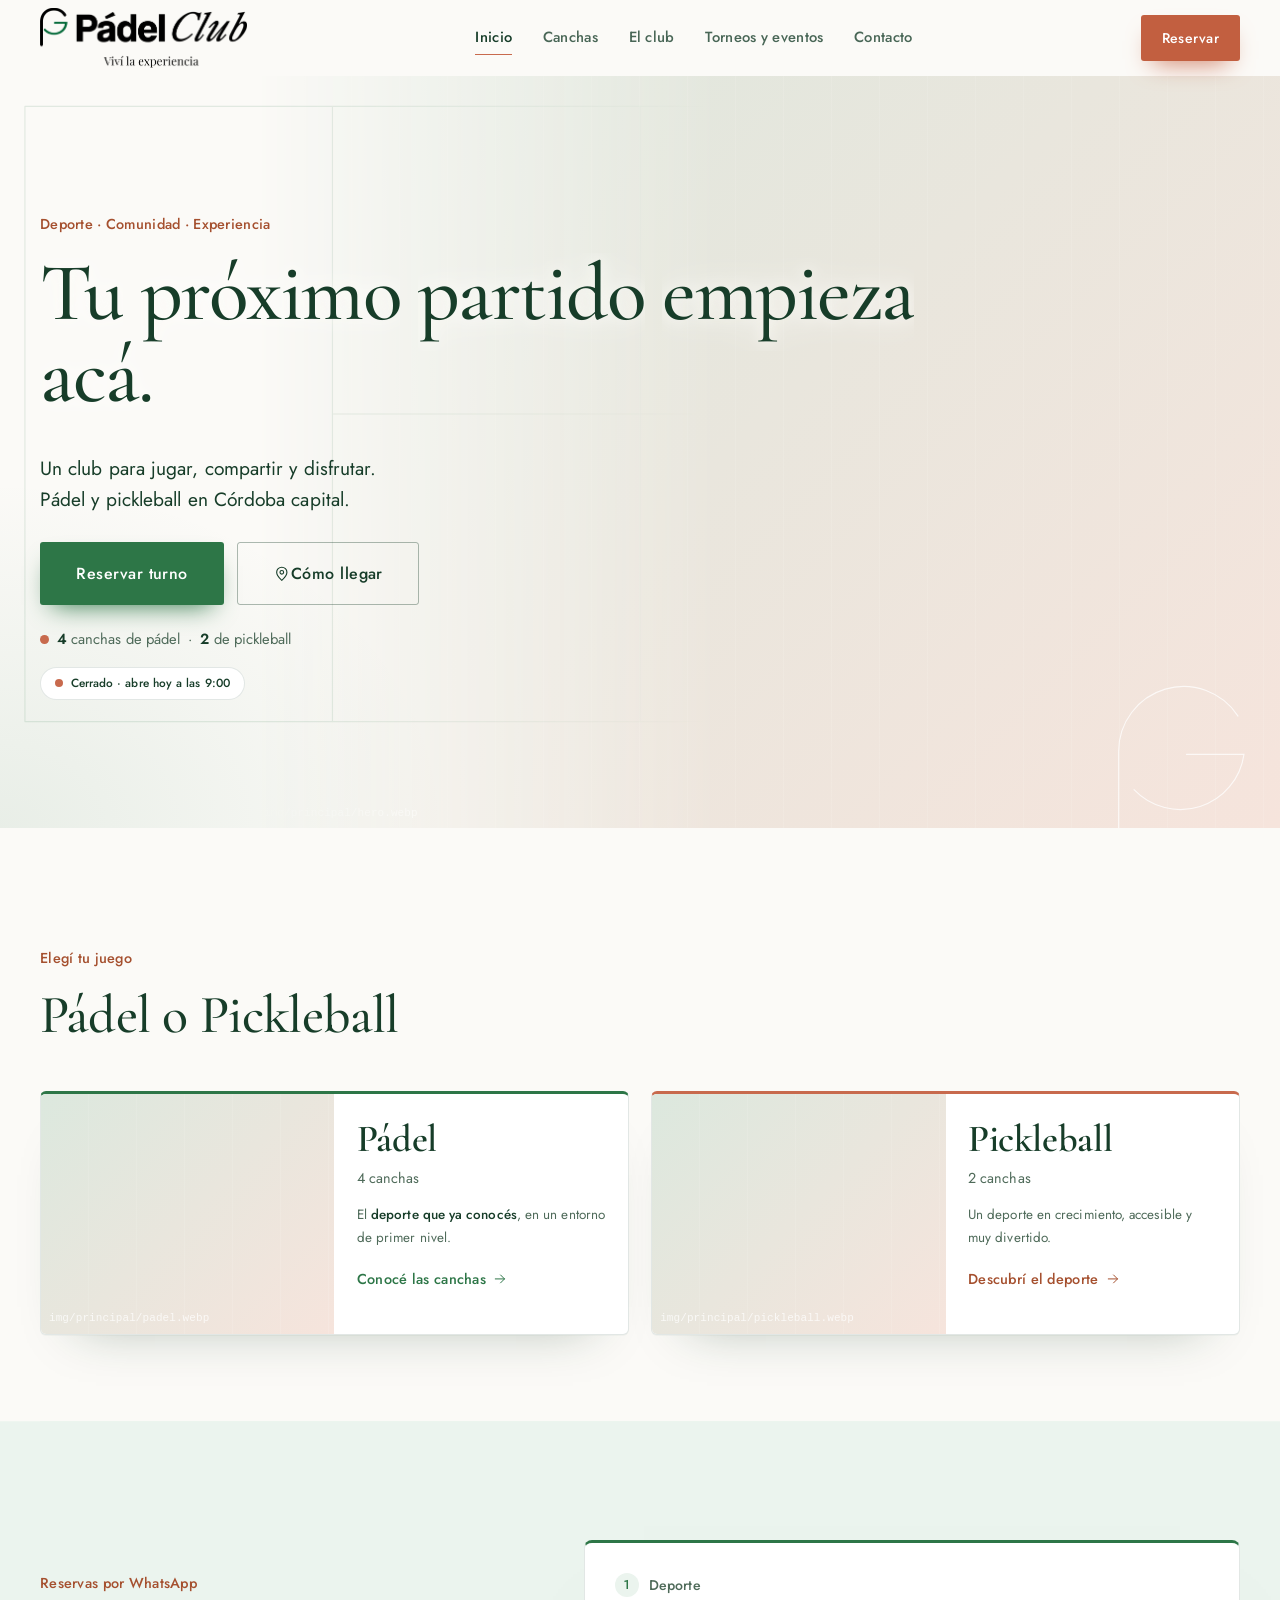
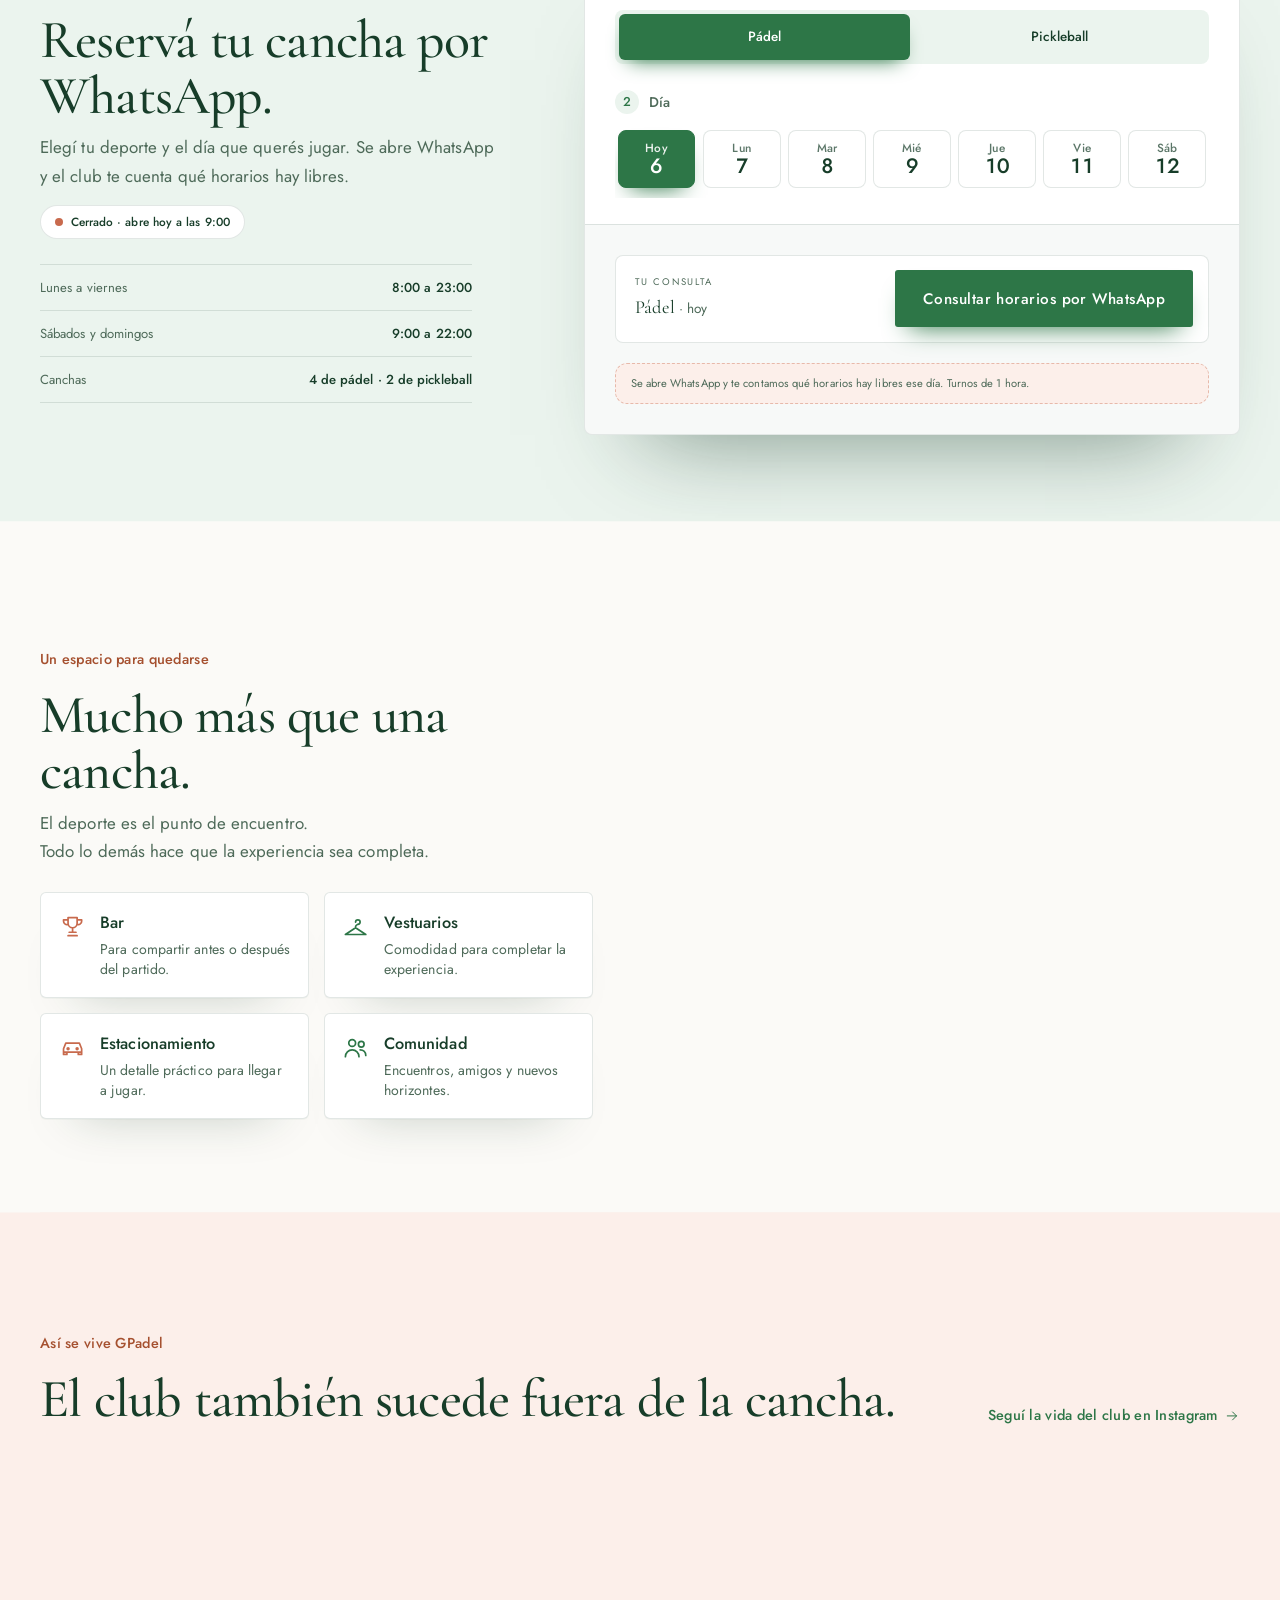
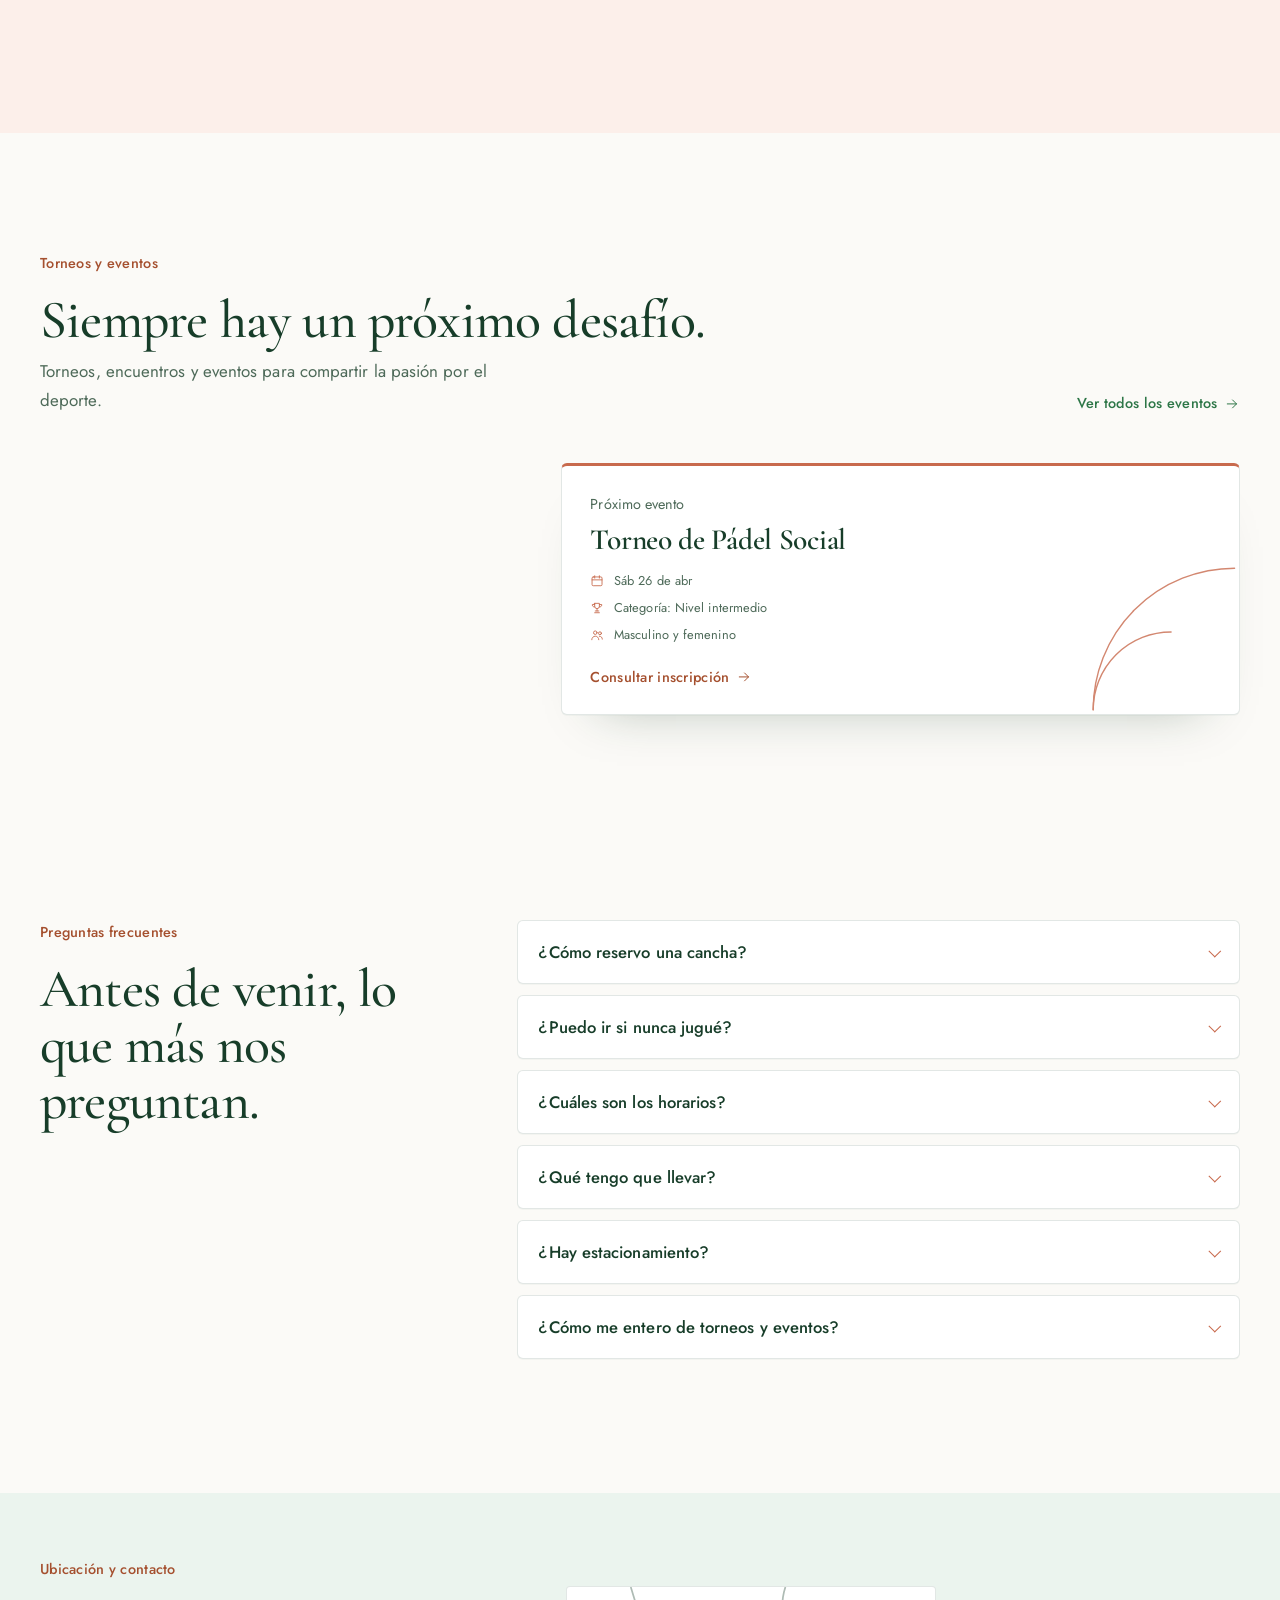
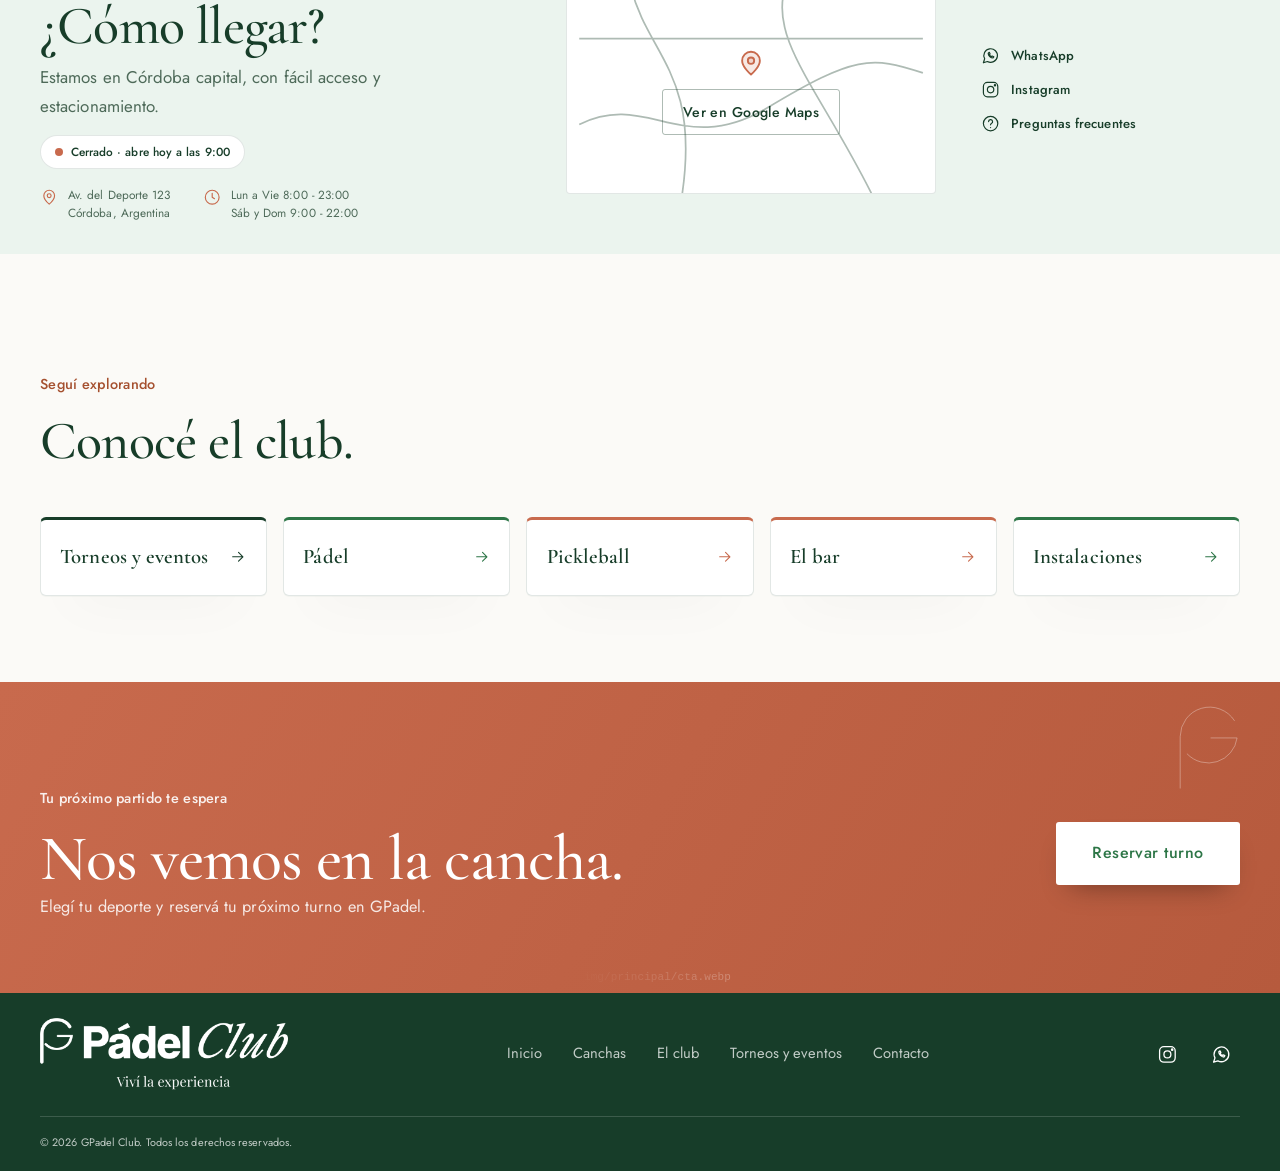
==== commit 8e2eac20: "update" ====
--- a/index.html
+++ b/index.html
@@ -4,7 +4,7 @@
 <meta charset="UTF-8">
 <meta name="viewport" content="width=device-width, initial-scale=1, viewport-fit=cover">
 <title>GPadel · Pádel y pickleball en Córdoba capital</title>
-<meta name="description" content="Club de pádel y pickleball en Córdoba capital: 4 canchas de pádel, 2 de pickleball, bar, vestuarios y torneos. Reservá tu turno online.">
+<meta name="description" content="Club de pádel y pickleball en Córdoba capital: 4 canchas de pádel, 2 de pickleball, bar, vestuarios y torneos. Reservá tu turno por WhatsApp.">
 <meta name="robots" content="index, follow, max-image-preview:large">
 <link rel="canonical" href="https://TU-DOMINIO.com.ar/">
 <meta name="theme-color" content="#FFFFFF">
@@ -14,9 +14,9 @@
 <meta name="geo.region" content="AR-X">
 <meta name="geo.placename" content="Córdoba">
 <!-- Íconos: pestaña del navegador, acceso directo en el celular e instalación -->
-<link rel="icon" type="image/jpeg" href="img/marcas/icono.jpg">
-<link rel="shortcut icon" type="image/jpeg" href="img/marcas/icono.jpg">
-<link rel="apple-touch-icon" href="img/marcas/icono.jpg">
+<link rel="icon" type="image/png" href="img/marcas/icon-192.png">
+<link rel="shortcut icon" type="image/png" href="img/marcas/icon-192.png">
+<link rel="apple-touch-icon" href="img/marcas/icon-512.png">
 <link rel="manifest" href="site.webmanifest">
 <!-- Redes sociales -->
 <meta property="og:type" content="website">
@@ -24,14 +24,14 @@
 <meta property="og:locale" content="es_AR">
 <meta property="og:url" content="https://TU-DOMINIO.com.ar/">
 <meta property="og:title" content="GPadel · Pádel y pickleball en Córdoba capital">
-<meta property="og:description" content="4 canchas de pádel, 2 de pickleball, bar, vestuarios y torneos en Córdoba capital. Reservá tu turno online.">
+<meta property="og:description" content="4 canchas de pádel, 2 de pickleball, bar, vestuarios y torneos en Córdoba capital. Reservá tu turno por WhatsApp.">
 <meta property="og:image" content="https://TU-DOMINIO.com.ar/img/marcas/og.jpg">
 <meta property="og:image:width" content="1200">
 <meta property="og:image:height" content="630">
 <meta property="og:image:alt" content="GPadel, club de pádel y pickleball en Córdoba capital">
 <meta name="twitter:card" content="summary_large_image">
 <meta name="twitter:title" content="GPadel · Pádel y pickleball en Córdoba capital">
-<meta name="twitter:description" content="4 canchas de pádel, 2 de pickleball, bar, vestuarios y torneos en Córdoba capital. Reservá tu turno online.">
+<meta name="twitter:description" content="4 canchas de pádel, 2 de pickleball, bar, vestuarios y torneos en Córdoba capital. Reservá tu turno por WhatsApp.">
 <meta name="twitter:image" content="https://TU-DOMINIO.com.ar/img/marcas/og.jpg">
 <script type="application/ld+json">
 {
@@ -113,15 +113,22 @@
  "inLanguage": "es-AR"
 }
 </script>
-<script>
-document.documentElement.classList.add('js');
-</script>
+<script>(function(){var d=document.documentElement;d.classList.add('js');try{if(location.hash||sessionStorage.getItem('gp_intro')||matchMedia('(prefers-reduced-motion: reduce)').matches)return}catch(e){}d.classList.add('has-intro')})()</script>
 <link rel="preconnect" href="https://fonts.googleapis.com">
 <link rel="preconnect" href="https://fonts.gstatic.com" crossorigin>
 <link href="https://fonts.googleapis.com/css2?family=Cormorant+Garamond:wght@500;600&family=Jost:wght@400;500;600&display=swap" rel="stylesheet">
-<link rel="stylesheet" href="style.css">
+<link rel="stylesheet" href="style.css?v=2">
 </head>
 <body>
+<!-- INTRO: línea de cancha + monograma P/G (1 vez por sesión; se omite con #ancla o "reducir movimiento") -->
+<div class="intro" id="intro" role="presentation">
+  <svg class="intro__court" viewBox="0 0 1200 700" preserveAspectRatio="xMidYMid slice" aria-hidden="true"><path pathLength="1" d="M80 90H1120V610H80Z"/><path pathLength="1" d="M600 90V610"/><path pathLength="1" d="M340 90V610"/><path pathLength="1" d="M860 90V610"/><path pathLength="1" d="M340 350H860"/></svg>
+  <div class="intro__box">
+    <svg class="intro__mono" viewBox="16 13 146 200" aria-hidden="true"><path class="p" pathLength="1" d="M29.3 200V89.3A63.3 63.3 0 0 1 145.7 55"/><path class="g" pathLength="1" d="M44.3 126.7A62.5 62.5 0 0 0 151.5 92.3H95.4"/></svg>
+    <p class="intro__name">Pádel <i>Club</i></p>
+    <p class="intro__tag">Viví la experiencia</p>
+  </div>
+</div>
 <!--
   IMÁGENES: carpeta /img. Cada una admite versión por tema (nombre-claro.jpg / nombre-oscuro.jpg)
   o una sola (nombre.jpg). Nombres: hero, padel, pickleball, bar, com-1..com-5, torneo,
@@ -172,7 +179,7 @@
   <section class="hero" id="inicio">
     <svg class="hero__court draw" viewBox="0 0 1200 700" preserveAspectRatio="xMidYMid slice" aria-hidden="true"><path pathLength="1" d="M80 90H1120V610H80Z"/><path pathLength="1" d="M600 90V610"/><path pathLength="1" d="M340 90V610"/><path pathLength="1" d="M860 90V610"/><path pathLength="1" d="M340 350H860"/></svg>
     <figure class="ph hero__media"><img data-img="principal/hero" alt="Jugador de pádel en una cancha al aire libre"></figure>
-    <svg class="hero__g draw" viewBox="0 0 120 120" aria-hidden="true"><path pathLength="1" d="M95 30A46 46 0 1 0 106 60H66"/></svg>
+    <svg class="hero__g draw" viewBox="16 13 146 200" aria-hidden="true"><path pathLength="1" d="M29.3 200V89.3A63.3 63.3 0 0 1 145.7 55"/><path pathLength="1" style="animation-delay:1.5s" d="M44.3 126.7A62.5 62.5 0 0 0 151.5 92.3H95.4"/></svg>
     <div class="wrap hero__inner">
       <p class="eyebrow">Deporte · Comunidad · Experiencia</p>
       <h1 data-split>Tu próximo partido empieza acá.</h1>
@@ -217,18 +224,17 @@
   <!-- RESERVAR -->
   <section class="wrap sec book sec--green" id="reservar">
     <div data-reveal>
-      <p class="eyebrow">Reservas online</p>
-      <h2>Reservá tu cancha en segundos.</h2>
-      <p class="sub">Mirá en vivo qué horarios están libres y confirmá tu turno al instante, sin esperar respuesta.</p>
+      <p class="eyebrow">Reservas por WhatsApp</p>
+      <h2>Reservá tu cancha por WhatsApp.</h2>
+      <p class="sub">Elegí tu deporte y el día que querés jugar. Se abre WhatsApp y el club te cuenta qué horarios hay libres.</p>
       <p class="open-now js-open"></p>
       <ul class="book__info">
         <li>Lunes a viernes<b>8:00 a 23:00</b></li>
         <li>Sábados y domingos<b>9:00 a 22:00</b></li>
         <li>Canchas<b>4 de pádel · 2 de pickleball</b></li>
       </ul>
-      <ul class="legend" aria-label="Referencias de disponibilidad"><li><i class="dot dot--free"></i>Libre</li><li><i class="dot dot--last"></i>Última cancha</li><li><i class="dot dot--full"></i>Ocupado</li></ul>
-    </div>
-    <div class="card book__card" id="book" role="group" aria-label="Reservar cancha" data-reveal style="--d:.12s">
+    </div>
+    <div class="card book__card" id="book" role="group" aria-label="Reservar cancha por WhatsApp" data-reveal style="--d:.12s">
       <div class="book__steps" id="bookSteps">
         <div class="step"><b><i>1</i>Deporte</b>
           <div class="chips" id="sports">
@@ -237,33 +243,15 @@
           </div>
         </div>
         <div class="step"><b><i>2</i>Día</b><div class="chips days" id="days"></div></div>
-        <div class="step"><b><i>3</i>Horario<em>Turnos de 1 hora</em></b><div class="slots" id="slots" aria-live="polite"></div></div>
       </div>
       <form id="bookForm" novalidate>
-        <div class="step"><b><i>4</i>Tus datos</b>
-          <div class="fields">
-            <label class="field"><span>Nombre</span><input id="bName" name="name" autocomplete="name" maxlength="60" required></label>
-            <label class="field"><span>WhatsApp</span><input id="bPhone" name="phone" type="tel" inputmode="tel" autocomplete="tel" maxlength="20" placeholder="351 555 0000" required></label>
-            <input class="hp" id="bWeb" name="website" tabindex="-1" autocomplete="off" aria-hidden="true">
-          </div>
-        </div>
         <div class="book__sum">
-          <p id="bookSum">Elegí un horario para continuar.</p>
-          <button class="btn btn--green" id="bookGo" type="submit" aria-disabled="true"><span>Confirmar reserva</span></button>
+          <p id="bookSum"></p>
+          <button class="btn btn--green" id="bookGo" type="submit"><span>Consultar horarios por WhatsApp</span></button>
         </div>
         <p class="book__msg" id="bookMsg" role="status" aria-live="polite"></p>
-        <p class="book__demo" id="bookDemo" hidden>Vista de demostración: los turnos ocupados son de ejemplo. Conectá el calendario para activar las reservas reales.</p>
+        <p class="book__demo">Se abre WhatsApp y te contamos qué horarios hay libres ese día. Turnos de 1 hora.</p>
       </form>
-      <div class="book__ok" id="bookOk" hidden>
-        <svg class="i book__tick" viewBox="0 0 24 24"><path d="M5 12.5l4.5 4.5L19 7.5"/></svg>
-        <h3>¡Reserva confirmada!</h3>
-        <p id="okInfo"></p>
-        <p class="book__code">Código <b id="okCode"></b></p>
-        <div class="book__okbtns">
-          <a class="btn btn--green" id="okWa" href="#" target="_blank" rel="noopener"><span>Guardar por WhatsApp</span></a>
-          <button class="btn btn--ghost" id="okAgain" type="button"><span>Hacer otra reserva</span></button>
-        </div>
-      </div>
     </div>
   </section>
 
@@ -331,7 +319,7 @@
       <h2>Antes de venir, lo que más nos preguntan.</h2>
     </div>
     <div class="faq__list">
-      <details class="card" data-reveal><summary>¿Cómo reservo una cancha?</summary><div><p>Entrá a la sección de reservas, elegí deporte, día y horario libre, dejá tu nombre y WhatsApp y listo: la reserva queda confirmada al instante.</p></div></details>
+      <details class="card" data-reveal><summary>¿Cómo reservo una cancha?</summary><div><p>Entrá a la sección de reservas, elegí deporte y día y tocá «Consultar horarios por WhatsApp»: se abre el chat y el club te pasa los horarios libres para que elijas el que más te convenga.</p></div></details>
       <details class="card" data-reveal style="--d:.06s"><summary>¿Puedo ir si nunca jugué?</summary><div><p>Sí. El pickleball es muy accesible para empezar y el pádel se aprende rápido. Escribinos y te orientamos según tu nivel.</p></div></details>
       <details class="card" data-reveal style="--d:.12s"><summary>¿Cuáles son los horarios?</summary><div><p>De lunes a viernes de 8:00 a 23:00, y sábados y domingos de 9:00 a 22:00.</p></div></details>
       <details class="card" data-reveal style="--d:.18s"><summary>¿Qué tengo que llevar?</summary><div><p>Ropa deportiva y calzado cómodo. Hay vestuarios con duchas y lockers. Para paletas y pelotas, consultanos.</p></div></details>
@@ -367,7 +355,7 @@
   <!-- CTA -->
   <section class="wrap sec explore"><header class="sec__head" data-reveal><div><p class="eyebrow">Seguí explorando</p><h2>Conocé el club.</h2></div></header><div class="explore__grid" data-reveal><a class="card explore__a" href="torneos.html" style="--c:#173D29"><span>Torneos y eventos</span><svg class="i"><use href="#i-arrow"/></svg></a><a class="card explore__a" href="padel.html" style="--c:#2D7647"><span>Pádel</span><svg class="i"><use href="#i-arrow"/></svg></a><a class="card explore__a" href="pickleball.html" style="--c:#C86A4D"><span>Pickleball</span><svg class="i"><use href="#i-arrow"/></svg></a><a class="card explore__a" href="bar.html" style="--c:#C86A4D"><span>El bar</span><svg class="i"><use href="#i-arrow"/></svg></a><a class="card explore__a" href="instalaciones.html" style="--c:#2D7647"><span>Instalaciones</span><svg class="i"><use href="#i-arrow"/></svg></a></div></section><section class="cta" id="reservas">
     <figure class="ph cta__img"><img data-img="principal/cta" alt="Pelota de pádel sobre la cancha" loading="lazy"></figure>
-    <svg class="cta__g draw" viewBox="0 0 120 120" aria-hidden="true"><path pathLength="1" d="M95 30A46 46 0 1 0 106 60H66"/></svg>
+    <svg class="cta__g draw" viewBox="16 13 146 200" aria-hidden="true"><path pathLength="1" d="M29.3 200V89.3A63.3 63.3 0 0 1 145.7 55"/><path pathLength="1" style="animation-delay:1.1s" d="M44.3 126.7A62.5 62.5 0 0 0 151.5 92.3H95.4"/></svg>
     <div class="wrap cta__inner">
       <div data-reveal>
         <p class="eyebrow">Tu próximo partido te espera</p>
@@ -390,12 +378,12 @@
   </div>
   <div class="wrap footer__bot">
     <p>© <span id="year"></span> GPadel Club. Todos los derechos reservados.</p>
-    <p><a href="#">Términos y condiciones</a> · <a href="#">Política de privacidad</a></p>
+    <!-- Páginas legales: las gestiona el cliente. Cuando las entregue, agregar acá los links. -->
   </div>
 </footer>
 
 <a class="fab" id="fab" data-wa="Hola! Quiero hacer una consulta." href="#" target="_blank" rel="noopener" aria-label="Escribinos por WhatsApp"><svg class="i"><use href="#i-wa"/></svg></a>
 
-<script src="main.js"></script>
+<script src="main.js?v=2"></script>
 </body>
 </html>
--- a/style.css
+++ b/style.css
@@ -113,8 +113,8 @@
 .hero__note b{font-weight:600}
 @keyframes pulse{70%{box-shadow:0 0 0 9px transparent}100%{box-shadow:0 0 0 0 transparent}}
 @keyframes fade{to{opacity:1}}
-.hero__g{position:absolute;right:2%;bottom:-6%;width:clamp(120px,16vw,210px);fill:none;stroke:#fff;stroke-width:.9;opacity:.75;z-index:1;pointer-events:none}
-.draw path{stroke-dasharray:1;stroke-dashoffset:1;stroke-linecap:round}
+.hero__g{position:absolute;right:2%;bottom:-6%;width:clamp(88px,11.7vw,153px);fill:none;stroke:#fff;stroke-width:1.1;opacity:.75;z-index:1;pointer-events:none}
+.draw path{stroke-dasharray:1 2;stroke-dashoffset:1;stroke-linecap:round}
 .hero .draw path{animation:draw 3s .6s var(--ease) forwards}
 .draw.in path{animation:draw 2.4s .2s var(--ease) forwards}
 @keyframes draw{to{stroke-dashoffset:0}}
@@ -171,7 +171,7 @@
 .cta{position:relative;background:var(--brand);color:#fff;overflow:hidden;isolation:isolate}
 .cta__img{position:absolute;inset:0 0 0 auto;width:55%;z-index:-1;background:transparent;
   -webkit-mask-image:linear-gradient(90deg,transparent,#000 60%);mask-image:linear-gradient(90deg,transparent,#000 60%)}
-.cta__g{position:absolute;right:3%;top:8%;width:130px;fill:none;stroke:#fff;stroke-width:.8;opacity:.7}
+.cta__g{position:absolute;right:3%;top:6%;width:68px;fill:none;stroke:#fff;stroke-width:1;opacity:.7}
 .cta__inner{display:flex;align-items:center;justify-content:space-between;gap:2rem;padding-block:clamp(2.2rem,5vw,3.4rem)}
 .cta .eyebrow,.cta h2{color:#fff}
 .cta p{color:rgba(255,255,255,.85)}
@@ -278,7 +278,7 @@
     mask-image:linear-gradient(180deg,transparent 0,#000 22%,#000 72%,transparent 100%)}
   .hero__inner{padding-top:clamp(1.6rem,6vw,2.4rem);padding-bottom:.5rem}
   .hero h1{text-shadow:none}
-  .hero__g{top:auto;bottom:1.2rem;right:5%;width:84px}
+  .hero__g{top:auto;bottom:1.2rem;right:5%;width:62px}
   .duo,.space,.event{grid-template-columns:1fr}
   .space__img{margin-right:calc(var(--gut)*-1);order:-1}
   .sec__head{flex-direction:column;align-items:flex-start}
@@ -398,7 +398,7 @@
 .hp{position:absolute;left:-9999px;width:0;height:0;opacity:0}
 .book__sum{display:flex;align-items:center;justify-content:space-between;gap:1rem;flex-wrap:wrap;padding:.9rem .9rem .9rem 1.2rem;border-radius:18px;background:var(--surface);border:1px solid var(--line)}
 .book__sum p{min-width:0;font-size:.85rem;color:var(--ink-2)}
-.book__sum p::before{content:"Tu turno";display:block;margin-bottom:.15rem;font-size:.6rem;letter-spacing:.18em;text-transform:uppercase;color:var(--ink-2)}
+.book__sum p::before{content:"Tu consulta";display:block;margin-bottom:.15rem;font-size:.6rem;letter-spacing:.18em;text-transform:uppercase;color:var(--ink-2)}
 .book__sum p b{font-family:var(--ff-t);font-weight:400;font-size:1.15rem;color:var(--ink)}
 .book__sum .btn{padding:.95rem 1.7rem}
 #bookGo{background:var(--sp);box-shadow:0 14px 26px -14px var(--sp)}
@@ -710,3 +710,25 @@
   .sp-stats b{font-size:2.2rem}
 }
 @media (prefers-reduced-motion:reduce){.book__tick path{stroke-dashoffset:0}}
+
+/* ===== Intro: línea de cancha + monograma P/G ===== */
+.intro{display:none}
+.has-intro .intro{display:grid;place-items:center;position:fixed;inset:0;z-index:500;background:#FBFAF7;box-shadow:0 1px 0 rgba(23,61,41,.18);animation:introLift .9s cubic-bezier(.76,0,.24,1) 2.55s forwards}
+.has-intro,.has-intro body{overflow:hidden}
+.intro.is-skip{animation:introLiftQ .6s cubic-bezier(.76,0,.24,1) forwards}
+.intro__court{position:absolute;inset:0;width:100%;height:100%;fill:none;stroke:#2D7647;stroke-width:1.2;opacity:.28}
+.intro__court path,.intro__mono path{stroke-dasharray:1 2;stroke-dashoffset:1;stroke-linecap:round}
+.intro__court path{vector-effect:non-scaling-stroke;animation:introDraw 1.6s var(--ease) forwards}
+.intro__court path:nth-child(1){animation-delay:.1s}.intro__court path:nth-child(3){animation-delay:.3s}.intro__court path:nth-child(2){animation-delay:.45s}.intro__court path:nth-child(4){animation-delay:.6s}.intro__court path:nth-child(5){animation-delay:.8s}
+.intro__box{position:relative;display:grid;justify-items:center;gap:.9rem;text-align:center}
+.intro__mono{width:clamp(130px,34vw,200px);height:auto;fill:none;overflow:visible}
+.intro__mono .p{stroke:#111;stroke-width:13.3;stroke-linejoin:round;animation:introDraw .9s ease-in-out .3s forwards}
+.intro__mono .g{stroke:#016838;stroke-width:9.4;stroke-linejoin:miter;stroke-miterlimit:10;animation:introDraw .75s ease-in-out 1.2s forwards}
+.intro__name{font:600 clamp(1.7rem,6vw,2.4rem)/1 var(--ff-t);color:#111;letter-spacing:.01em;animation:introUp .9s var(--ease) 1.75s both}
+.intro__name i{font-weight:500}
+.intro__tag{font:500 .74rem var(--ff-s);letter-spacing:.34em;text-transform:uppercase;color:var(--ink-2);animation:introUp .9s var(--ease) 2s both}
+html.has-intro:not(.intro-open) .w>span,html.has-intro:not(.intro-open) .hero .draw path{animation-play-state:paused}
+@keyframes introDraw{to{stroke-dashoffset:0}}
+@keyframes introUp{from{opacity:0;transform:translateY(14px)}to{opacity:1;transform:none}}
+@keyframes introLift{to{transform:translateY(-101%)}}
+@keyframes introLiftQ{to{transform:translateY(-101%)}}
